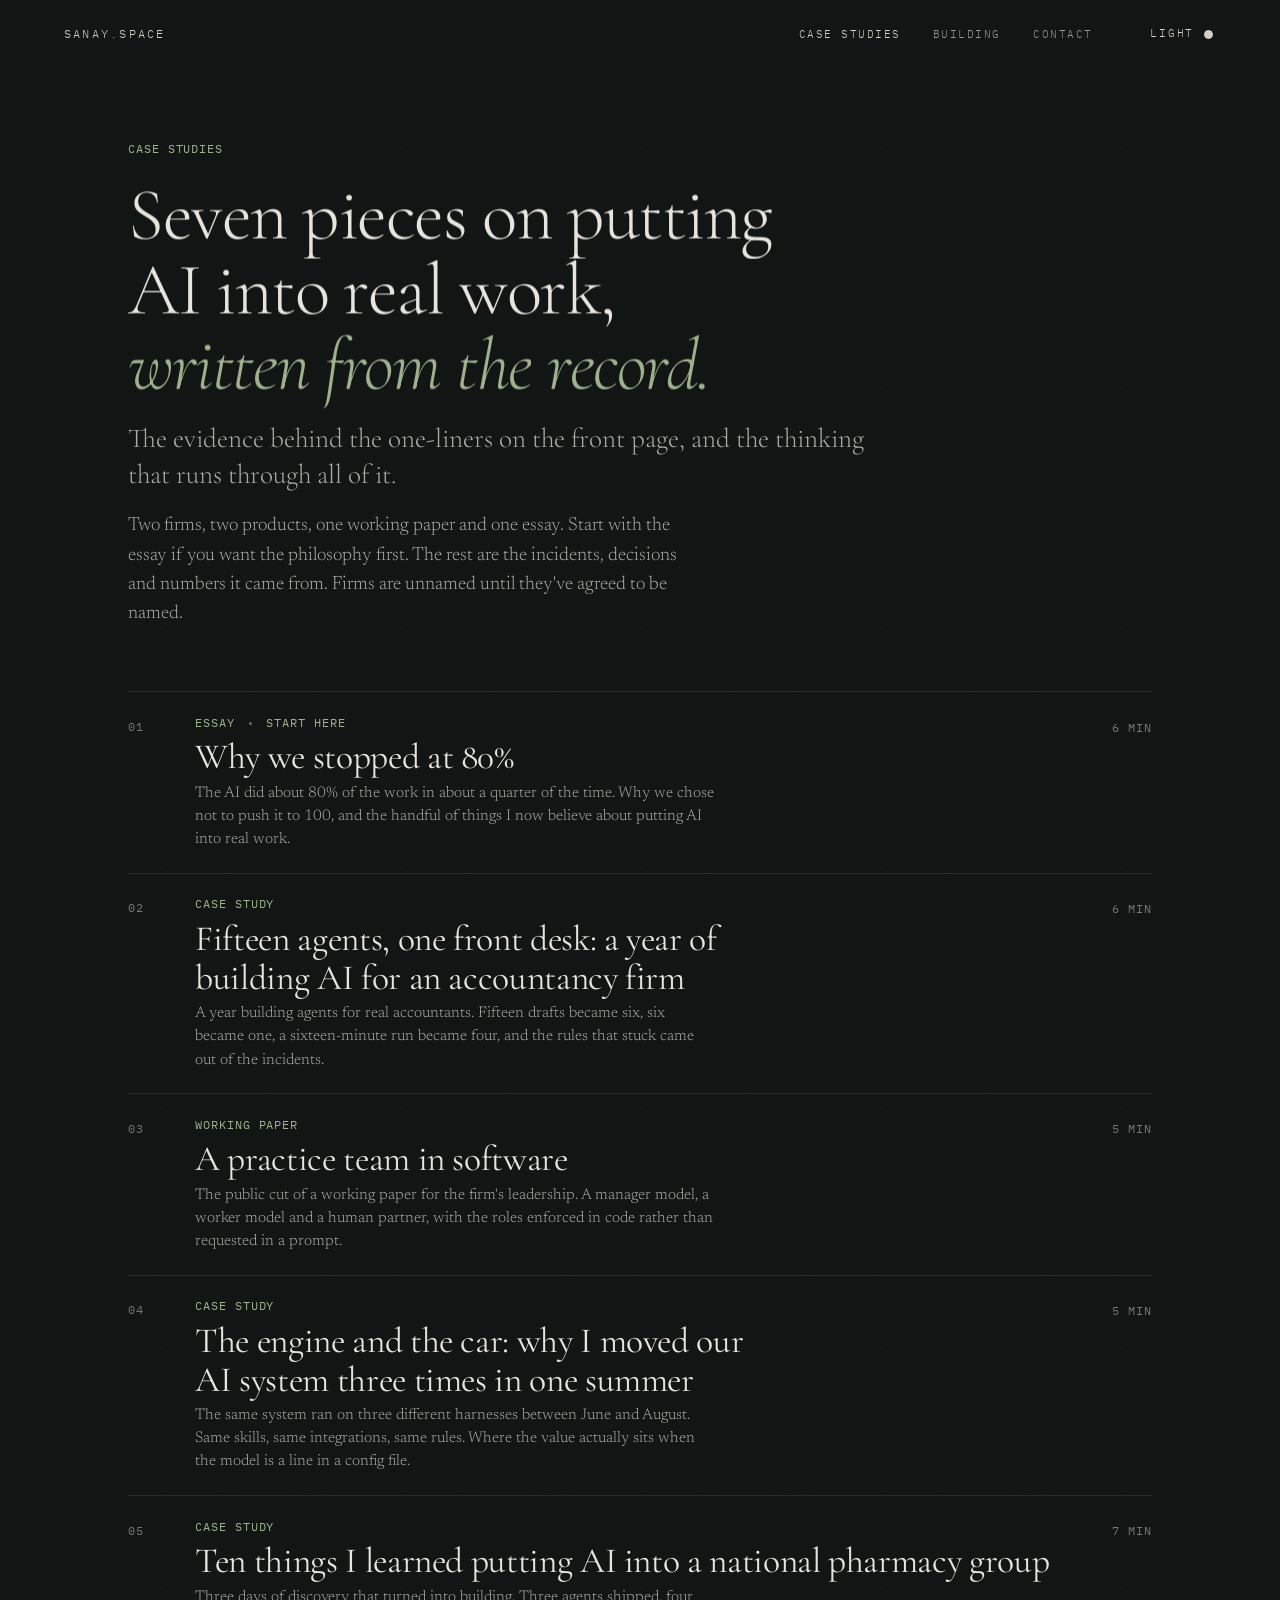
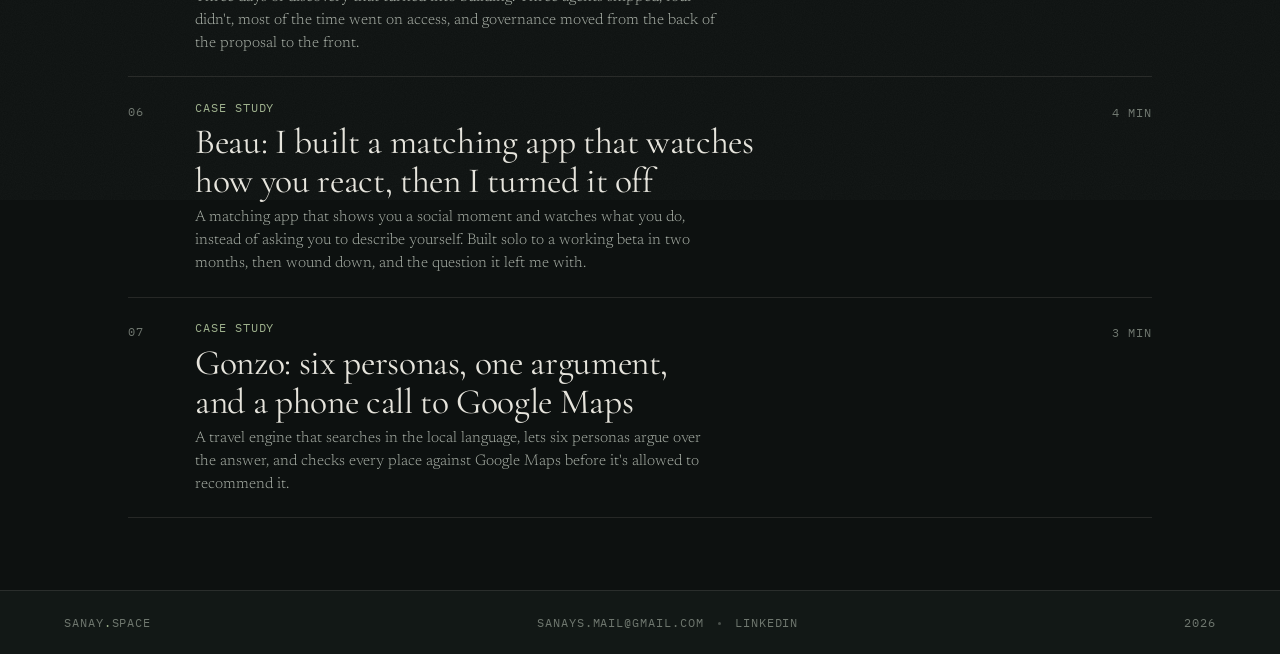
==== case-studies/index.html @ 3fa3b83b "Rebuild the site: night-edition design, shader hero, light mode, case studies in the new layout Co-A" ====
<!DOCTYPE html>
<html lang="en" class="no-js">
<head>
  <script>document.documentElement.classList.replace('no-js','js');</script>
  <meta charset="UTF-8" />
  <meta name="viewport" content="width=device-width, initial-scale=1, viewport-fit=cover" />
  <title>Case studies | Sanay Shah</title>
  <meta name="description" content="Seven case studies from Sanay Shah on putting AI into real work: an accountancy firm&#x27;s agent system, a pharmacy group, two products built solo, and the philosophy behind the 80% cap." />
  <meta name="theme-color" content="#0d1110" />
  <meta name="color-scheme" content="dark light" />
  <script>try{var t=localStorage.getItem("theme");if(t==="light")document.documentElement.setAttribute("data-theme","light");}catch(e){}</script>
  <link rel="icon" href="data:image/svg+xml,%3Csvg xmlns=%27http://www.w3.org/2000/svg%27 viewBox=%270 0 32 32%27%3E%3Crect width=%2732%27 height=%2732%27 fill=%27%230d1110%27/%3E%3Ccircle cx=%2716%27 cy=%2716%27 r=%275%27 fill=%27%239db08c%27/%3E%3C/svg%3E" />
  <link rel="preconnect" href="https://fonts.googleapis.com" />
  <link rel="preconnect" href="https://fonts.gstatic.com" crossorigin />
  <link href="https://fonts.googleapis.com/css2?family=Cormorant+Garamond:ital,wght@0,300;0,400;0,500;1,300;1,400&family=Newsreader:ital,opsz,wght@0,6..72,300;0,6..72,400;0,6..72,500;1,6..72,300;1,6..72,400&family=IBM+Plex+Mono:wght@400;500&display=swap" rel="stylesheet" />
  <link rel="stylesheet" href="../assets/css/main.css" />
  <link rel="stylesheet" href="../assets/css/case-study.css" />
  <script src="../assets/js/case-study.js" defer></script>
</head>
<body class="cs-page">
  <div class="grain" aria-hidden="true"></div>
  <header class="nav is-in cs-nav" id="nav">
    <a class="nav__mark" href="../index.html">sanay<i>.</i>space</a>
    <nav class="cs-nav__links">
      <a class="cs-nav__link is-active" href="index.html">Case studies</a>
      <a class="cs-nav__link" href="../index.html#building">Building</a>
      <a class="cs-nav__link" href="../index.html#contact">Contact</a>
    </nav>
    <button class="nav__theme" id="theme-btn" type="button" aria-pressed="false"><span class="nav__theme-label" data-dark="Light" data-light="Dark"></span><i class="nav__theme-dot"></i></button>
  </header>


  <main class="hub">
    <header class="hub__head">
      <p class="mono label">Case studies</p>
      <h1 class="hub__title" data-split="words">Seven pieces on putting AI into real work, <em>written from the record.</em></h1>
      <p class="hub__lead reveal-up" style="--d:.5s">The evidence behind the one-liners on the front page, and the thinking that runs through all of it.</p>
      <p class="hub__body reveal-up" style="--d:.6s">Two firms, two products, one working paper and one essay. Start with the essay if you want the philosophy first. The rest are the incidents, decisions and numbers it came from. Firms are unnamed until they've agreed to be named.</p>
    </header>

    <ol class="studies__list hub__list reveal-up" style="--d:.7s">
        <li class="study ">
          <a class="study__link" href="why-we-stopped-at-80.html" data-cursor="link">
            <span class="study__num mono">01</span>
            <span class="study__main">
              <span class="mono study__kind">Essay <span class="dot"></span> start here</span>
              <span class="study__title">Why we stopped at 80%</span>
              <span class="study__sf">The AI did about 80% of the work in about a quarter of the time. Why we chose not to push it to 100, and the handful of things I now believe about putting AI into real work.</span>
            </span>
            <span class="study__time mono">6 min</span>
          </a>
        </li>
        <li class="study ">
          <a class="study__link" href="fifteen-agents-one-front-desk.html" data-cursor="link">
            <span class="study__num mono">02</span>
            <span class="study__main">
              <span class="mono study__kind">Case study</span>
              <span class="study__title">Fifteen agents, one front desk: a year of building AI for an accountancy firm</span>
              <span class="study__sf">A year building agents for real accountants. Fifteen drafts became six, six became one, a sixteen-minute run became four, and the rules that stuck came out of the incidents.</span>
            </span>
            <span class="study__time mono">6 min</span>
          </a>
        </li>
        <li class="study ">
          <a class="study__link" href="a-practice-team-in-software.html" data-cursor="link">
            <span class="study__num mono">03</span>
            <span class="study__main">
              <span class="mono study__kind">Working paper</span>
              <span class="study__title">A practice team in software</span>
              <span class="study__sf">The public cut of a working paper for the firm&#x27;s leadership. A manager model, a worker model and a human partner, with the roles enforced in code rather than requested in a prompt.</span>
            </span>
            <span class="study__time mono">5 min</span>
          </a>
        </li>
        <li class="study ">
          <a class="study__link" href="the-engine-and-the-car.html" data-cursor="link">
            <span class="study__num mono">04</span>
            <span class="study__main">
              <span class="mono study__kind">Case study</span>
              <span class="study__title">The engine and the car: why I moved our AI system three times in one summer</span>
              <span class="study__sf">The same system ran on three different harnesses between June and August. Same skills, same integrations, same rules. Where the value actually sits when the model is a line in a config file.</span>
            </span>
            <span class="study__time mono">5 min</span>
          </a>
        </li>
        <li class="study ">
          <a class="study__link" href="ten-things-pharmacy-group.html" data-cursor="link">
            <span class="study__num mono">05</span>
            <span class="study__main">
              <span class="mono study__kind">Case study</span>
              <span class="study__title">Ten things I learned putting AI into a national pharmacy group</span>
              <span class="study__sf">Three days of discovery that turned into building. Three agents shipped, four didn&#x27;t, most of the time went on access, and governance moved from the back of the proposal to the front.</span>
            </span>
            <span class="study__time mono">7 min</span>
          </a>
        </li>
        <li class="study ">
          <a class="study__link" href="beau.html" data-cursor="link">
            <span class="study__num mono">06</span>
            <span class="study__main">
              <span class="mono study__kind">Case study</span>
              <span class="study__title">Beau: I built a matching app that watches how you react, then I turned it off</span>
              <span class="study__sf">A matching app that shows you a social moment and watches what you do, instead of asking you to describe yourself. Built solo to a working beta in two months, then wound down, and the question it left me with.</span>
            </span>
            <span class="study__time mono">4 min</span>
          </a>
        </li>
        <li class="study ">
          <a class="study__link" href="gonzo.html" data-cursor="link">
            <span class="study__num mono">07</span>
            <span class="study__main">
              <span class="mono study__kind">Case study</span>
              <span class="study__title">Gonzo: six personas, one argument, and a phone call to Google Maps</span>
              <span class="study__sf">A travel engine that searches in the local language, lets six personas argue over the answer, and checks every place against Google Maps before it&#x27;s allowed to recommend it.</span>
            </span>
            <span class="study__time mono">3 min</span>
          </a>
        </li>
    </ol>
  </main>
    <footer class="foot cs-foot-bar">
      <span class="mono">sanay<i>.</i>space</span>
      <span class="mono"><a href="mailto:sanays.mail@gmail.com">sanays.mail@gmail.com</a> <span class="dot"></span> <a href="https://www.linkedin.com/in/sanay-shah/" target="_blank" rel="noopener">LinkedIn</a></span>
      <span class="mono">2026</span>
    </footer>

</body>
</html>
---- assets/css/main.css ----
/* ------------------------------------------------------------------
   sanay.space, night edition
   Japandi palette: deep cool charcoal-green, off-white, sage, silver.
   ------------------------------------------------------------------ */

:root {
  --bg: #0d1110;
  --bg-2: #121816;
  --bg-3: #182019;
  --ink: #e6e4dc;
  --ink-2: #a6ada4;
  --ink-3: #6f776f;
  --sage: #9db08c;
  --sage-2: #6f8266;
  --silver: #c7cbc6;
  --line: rgba(230, 228, 220, 0.11);
  --line-2: rgba(230, 228, 220, 0.2);
  --bg-rgb: 13, 17, 16;
  --sage-rgb: 157, 176, 140;
  --nav-ink: #e6e4dc;
  --grain-blend: screen;
  --grain-op: 0.055;
  --img-sat: 0.85;
  --video-filter: saturate(0.6) brightness(0.55);

  --serif: "Cormorant Garamond", "Newsreader", Georgia, serif;
  --body: "Newsreader", Georgia, "Times New Roman", serif;
  --mono: "IBM Plex Mono", ui-monospace, SFMono-Regular, Menlo, monospace;
  --jp: "Noto Serif JP", "Hiragino Mincho ProN", "Yu Mincho", serif;

  --gutter: clamp(1.25rem, 5vw, 5rem);
  --ease: cubic-bezier(0.22, 1, 0.36, 1);
  --ease-2: cubic-bezier(0.65, 0, 0.35, 1);
  --nav-h: 4.25rem;

  color-scheme: dark;
}
:root[data-theme="light"] {
  --bg: #e9ebe6;
  --bg-2: #e1e4de;
  --bg-3: #d6dad3;
  --ink: #1b201d;
  --ink-2: #4f5752;
  --ink-3: #868d87;
  --sage: #5c7052;
  --sage-2: #7e9272;
  --silver: #6f776f;
  --line: rgba(27, 32, 29, 0.12);
  --line-2: rgba(27, 32, 29, 0.24);
  --bg-rgb: 233, 235, 230;
  --sage-rgb: 92, 112, 82;
  --grain-blend: multiply;
  --grain-op: 0.09;
  --img-sat: 0.9;
  --video-filter: saturate(0.45) brightness(1.08) contrast(0.92);
  color-scheme: light;
}

*, *::before, *::after { box-sizing: border-box; margin: 0; padding: 0; }

html {
  background: var(--bg);
  color: var(--ink);
  -webkit-font-smoothing: antialiased;
  -moz-osx-font-smoothing: grayscale;
  text-rendering: optimizeLegibility;
  scroll-behavior: auto;
}
html.lenis, html.lenis body { height: auto; }
.lenis.lenis-smooth { scroll-behavior: auto !important; }
.lenis.lenis-stopped { overflow: hidden; }

body {
  font-family: var(--body);
  font-weight: 300;
  font-size: clamp(1.02rem, 0.95rem + 0.3vw, 1.18rem);
  line-height: 1.55;
  background: var(--bg);
  overflow-x: clip;
  min-height: 100svh;
}

img, video { display: block; max-width: 100%; }
a { color: inherit; text-decoration: none; }
a:hover { color: var(--sage); }
button { font: inherit; color: inherit; background: none; border: 0; cursor: pointer; }
ul, ol { list-style: none; }
::selection { background: var(--sage); color: var(--bg); }

.mono {
  font-family: var(--mono);
  font-weight: 400;
  font-size: 0.72rem;
  letter-spacing: 0.08em;
  text-transform: uppercase;
  color: var(--ink-2);
}
.label { color: var(--sage); }
.dot {
  display: inline-block; width: 3px; height: 3px; border-radius: 50%;
  background: currentColor; opacity: 0.6; vertical-align: middle; margin: 0 0.55em;
}
.h2 {
  font-family: var(--serif);
  font-weight: 300;
  font-size: clamp(2.1rem, 1.4rem + 3.4vw, 4.4rem);
  line-height: 1.04;
  letter-spacing: -0.015em;
  text-wrap: balance;
  max-width: 20ch;
}

/* ---------- atmosphere ---------- */
.grain {
  position: fixed; inset: -100%; z-index: 60; pointer-events: none;
  width: 300%; height: 300%;
  background-image: url("data:image/svg+xml,%3Csvg xmlns='http://www.w3.org/2000/svg' width='240' height='240'%3E%3Cfilter id='n'%3E%3CfeTurbulence type='fractalNoise' baseFrequency='0.9' numOctaves='2' stitchTiles='stitch'/%3E%3CfeColorMatrix values='0 0 0 0 1 0 0 0 0 1 0 0 0 0 1 0 0 0 0.55 0'/%3E%3C/filter%3E%3Crect width='100%25' height='100%25' filter='url(%23n)'/%3E%3C/svg%3E");
  opacity: var(--grain-op);
  mix-blend-mode: var(--grain-blend);
  animation: grain 0.6s steps(6) infinite;
}
@keyframes grain {
  0% { transform: translate(0, 0); }
  20% { transform: translate(-6%, 4%); }
  40% { transform: translate(4%, -7%); }
  60% { transform: translate(-3%, 8%); }
  80% { transform: translate(7%, -2%); }
  100% { transform: translate(-5%, -5%); }
}

.terrain {
  position: fixed; inset: 0; z-index: 0; width: 100%; height: 100%;
  pointer-events: none; opacity: 0;
  transition: opacity 1.6s var(--ease);
}
.terrain.is-ready { opacity: 1; }

/* custom cursor, pointer devices only */
.cursor { display: none; }
@media (hover: hover) and (pointer: fine) {
  .cursor {
    display: block; position: fixed; top: 0; left: 0; z-index: 90; pointer-events: none;
    transform: translate(-100px, -100px);
  }
  .cursor__dot {
    position: absolute; left: -3px; top: -3px; width: 6px; height: 6px; border-radius: 50%;
    background: var(--sage);
    transition: transform 0.25s var(--ease), opacity 0.25s;
  }
  .cursor__ring {
    position: absolute; left: -18px; top: -18px; width: 36px; height: 36px; border-radius: 50%;
    border: 1px solid rgba(var(--sage-rgb), 0.55);
    transition: transform 0.35s var(--ease), border-color 0.35s, background 0.35s;
  }
  .cursor.is-link .cursor__ring { transform: scale(1.6); border-color: rgba(var(--sage-rgb), 0.25); background: rgba(var(--sage-rgb), 0.06); }
  .cursor.is-link .cursor__dot { transform: scale(0.5); }
  .cursor.is-drag .cursor__ring { transform: scale(2.2); border-color: transparent; background: rgba(var(--sage-rgb), 0.12); }
  .cursor.is-drag .cursor__dot { transform: scale(0); }
  .cursor.is-drag::after {
    content: "drag"; position: absolute; left: 0; top: 0; transform: translate(-50%, -50%);
    font-family: var(--mono); font-size: 0.58rem; letter-spacing: 0.14em; text-transform: uppercase; color: var(--ink);
  }
  .cursor.is-hidden { opacity: 0; }
}

/* ---------- loader ---------- */
.loader {
  position: fixed; inset: 0; z-index: 100; background: var(--bg);
  display: grid; place-items: center;
  transition: clip-path 1.1s var(--ease-2);
  clip-path: inset(0 0 0 0);
}
.loader.is-done { clip-path: inset(0 0 100% 0); pointer-events: none; }
.loader__inner { display: grid; gap: 0.6rem; justify-items: center; text-align: center; }
.loader__mark { font-family: var(--mono); font-size: 0.8rem; letter-spacing: 0.2em; text-transform: uppercase; color: var(--ink-2); }
.loader__mark i, .nav__mark i, .foot i { font-style: normal; color: var(--sage); }
.loader__count {
  font-family: var(--serif); font-weight: 300; font-size: clamp(5rem, 18vw, 11rem); line-height: 0.9;
  font-variant-numeric: tabular-nums; color: var(--ink); letter-spacing: -0.04em;
}
.loader__line { font-family: var(--mono); font-size: 0.66rem; letter-spacing: 0.18em; text-transform: uppercase; color: var(--ink-3); }

/* ---------- nav ---------- */
.nav {
  position: fixed; top: 0; left: 0; right: 0; z-index: 80;
  height: var(--nav-h);
  padding: 0 var(--gutter);
  padding-top: env(safe-area-inset-top);
  display: flex; align-items: center; justify-content: space-between; gap: 1rem;
  mix-blend-mode: difference;
  transform: translateY(-110%);
  transition: transform 0.9s var(--ease);
}
.nav.is-in { transform: none; }
.nav__mark { font-family: var(--mono); font-size: 0.78rem; letter-spacing: 0.18em; text-transform: uppercase; color: var(--nav-ink); }
.nav__mid { display: flex; align-items: center; gap: 1rem; }
.nav__clock { font-family: var(--mono); font-size: 0.68rem; letter-spacing: 0.14em; text-transform: uppercase; color: var(--nav-ink); opacity: 0.7; font-variant-numeric: tabular-nums; }
.nav__menu {
  display: inline-flex; align-items: center; gap: 0.7rem; min-height: 44px; padding: 0 0.2rem;
  font-family: var(--mono); font-size: 0.7rem; letter-spacing: 0.16em; text-transform: uppercase; color: var(--nav-ink);
}
.nav__theme {
  display: inline-flex; align-items: center; gap: 0.6rem; min-height: 44px; padding: 0 0.2rem; margin-left: auto; margin-right: clamp(0.6rem, 2vw, 1.6rem);
  font-family: var(--mono); font-size: 0.7rem; letter-spacing: 0.16em; text-transform: uppercase; color: var(--nav-ink);
}
.nav__theme-label::after { content: attr(data-dark); }
:root[data-theme="light"] .nav__theme-label::after { content: attr(data-light); }
.nav__theme-dot { width: 9px; height: 9px; border-radius: 50%; border: 1px solid var(--nav-ink); background: var(--nav-ink); transition: background 0.4s; }
:root[data-theme="light"] .nav__theme-dot { background: transparent; }
.menu__theme { display: inline-flex; align-items: center; min-height: 44px; font-family: var(--mono); font-size: 0.72rem; letter-spacing: 0.1em; text-transform: uppercase; color: var(--sage); }
.menu__theme span::after { content: attr(data-dark); }
:root[data-theme="light"] .menu__theme span::after { content: attr(data-light); }
.nav__menu-label::after { content: attr(data-open); }
.nav__menu[aria-expanded="true"] .nav__menu-label::after { content: attr(data-close); }
.nav__menu-lines { display: grid; gap: 5px; width: 22px; }
.nav__menu-lines i { display: block; height: 1px; background: var(--nav-ink); transition: transform 0.4s var(--ease), width 0.4s var(--ease); transform-origin: center; }
.nav__menu[aria-expanded="true"] .nav__menu-lines i:first-child { transform: translateY(3px) rotate(45deg); }
.nav__menu[aria-expanded="true"] .nav__menu-lines i:last-child { transform: translateY(-3px) rotate(-45deg); }

/* ---------- menu overlay ---------- */
.menu {
  position: fixed; inset: 0; z-index: 70; pointer-events: none; visibility: hidden;
}
.menu.is-open { pointer-events: auto; visibility: visible; }
.menu__bg {
  position: absolute; inset: 0; background: var(--bg-2);
  clip-path: circle(0% at calc(100% - var(--gutter)) 2rem);
  transition: clip-path 0.9s var(--ease-2);
}
.menu.is-open .menu__bg { clip-path: circle(150% at calc(100% - var(--gutter)) 2rem); }
.menu__inner {
  position: relative; height: 100%; padding: calc(var(--nav-h) + 2rem) var(--gutter) calc(2rem + env(safe-area-inset-bottom));
  display: flex; flex-direction: column; justify-content: space-between; gap: 2rem;
  overflow-y: auto;
}
.menu__list { display: grid; gap: 0.15em; }
.menu__list a {
  display: flex; align-items: baseline; gap: 1.2rem; min-height: 44px;
  font-family: var(--serif); font-weight: 300; font-size: clamp(2.6rem, 8vw, 6.5rem); line-height: 1.05; letter-spacing: -0.02em;
  opacity: 0; transform: translateY(24px);
  transition: opacity 0.7s var(--ease), transform 0.7s var(--ease), color 0.3s;
}
.menu__list a:hover .menu__word { font-style: italic; }
.menu.is-open .menu__list a { opacity: 1; transform: none; }
.menu.is-open .menu__list li:nth-child(1) a { transition-delay: 0.25s; }
.menu.is-open .menu__list li:nth-child(2) a { transition-delay: 0.32s; }
.menu.is-open .menu__list li:nth-child(3) a { transition-delay: 0.39s; }
.menu.is-open .menu__list li:nth-child(4) a { transition-delay: 0.46s; }
.menu.is-open .menu__list li:nth-child(5) a { transition-delay: 0.53s; }
.menu__num { font-family: var(--mono); font-size: 0.7rem; letter-spacing: 0.14em; color: var(--sage); }
.menu__foot { display: flex; flex-wrap: wrap; gap: 0.5rem 2rem; font-family: var(--mono); font-size: 0.72rem; letter-spacing: 0.1em; text-transform: uppercase; color: var(--ink-2); }
.menu__foot a { min-height: 44px; display: inline-flex; align-items: center; }

/* ---------- reveal primitives ---------- */
.js .reveal-up { opacity: 0; transform: translateY(22px); transition: opacity 1.1s var(--ease), transform 1.1s var(--ease); transition-delay: var(--d, 0s); }
.js .reveal-up.is-in { opacity: 1; transform: none; }
.js [data-split] .w { display: inline-block; overflow: hidden; vertical-align: top; padding-bottom: 0.12em; margin-bottom: -0.12em; }
.js [data-split] .w > span { display: inline-block; transform: translateY(110%); transition: transform 1.1s var(--ease); transition-delay: var(--wd, 0s); will-change: transform; }
.js [data-split].is-in .w > span { transform: none; }

/* ---------- hero ---------- */
main { position: relative; z-index: 1; }

.hero {
  position: relative; min-height: 100svh;
  padding: calc(var(--nav-h) + env(safe-area-inset-top) + 3rem) var(--gutter) 2.5rem;
  display: flex; flex-direction: column; justify-content: flex-end;
}
.hero__inner { position: relative; max-width: 78rem; }
.hero::before { content: ""; position: absolute; inset: 0; z-index: 0; pointer-events: none; background: radial-gradient(70% 60% at 22% 70%, rgba(var(--bg-rgb), 0.78), transparent 70%), linear-gradient(to top, var(--bg) 0%, rgba(var(--bg-rgb), 0.5) 22%, transparent 55%); }
.hero__inner, .hero__foot, .hero__jp { z-index: 1; }
.hero__eyebrow { display: flex; align-items: center; gap: 0.6rem; color: var(--ink-2); margin-bottom: clamp(1.4rem, 3vh, 2.4rem); }
.hero__avatar { width: 36px; height: 36px; border-radius: 50%; object-fit: cover; border: 1px solid var(--line-2); margin-right: 0.3rem; }
.hero__title {
  font-family: var(--serif); font-weight: 300;
  font-size: clamp(2.5rem, 1.2rem + 5.6vw, 6.6rem);
  line-height: 0.96; letter-spacing: -0.025em;
  max-width: 14.5ch; text-wrap: balance;
}
.hero__title em { font-style: italic; color: var(--sage); }
.hero__row {
  display: grid; grid-template-columns: minmax(0, 36rem) minmax(0, 1fr);
  gap: 2rem 4rem; align-items: end;
  margin-top: clamp(1.8rem, 4vh, 3rem);
  padding-top: 1.6rem; border-top: 1px solid var(--line);
}
.hero__lead { color: var(--ink-2); font-size: clamp(1rem, 0.95rem + 0.25vw, 1.15rem); line-height: 1.55; text-wrap: pretty; }
.hero__now { display: grid; gap: 0.45rem; font-family: var(--mono); font-size: 0.82rem; letter-spacing: 0.02em; color: var(--ink); }
.hero__now-label { color: var(--sage); font-size: 0.66rem; letter-spacing: 0.18em; }
.hero__now-text { text-transform: none; letter-spacing: 0; }
.hero__latest { display: block; margin-top: 0.5rem; line-height: 1.5; min-height: 44px; font-family: var(--body); font-size: 0.98rem; letter-spacing: 0; text-transform: none; color: var(--ink-2); transition: color 0.3s; }
.hero__latest .hero__now-label { margin-right: 0.5em; }
.hero__latest i { display: inline-block; font-style: normal; color: var(--sage); transition: transform 0.4s var(--ease); }
.hero__latest:hover { color: var(--ink); }
.hero__latest:hover i { transform: translateX(3px); }
.caret { display: inline-block; width: 1px; height: 1em; background: var(--sage); margin-left: 3px; vertical-align: -0.15em; animation: caret 1.1s steps(1) infinite; }
@keyframes caret { 50% { opacity: 0; } }
.hero__foot { position: relative; display: flex; justify-content: space-between; align-items: flex-end; gap: 2rem; margin-top: clamp(2rem, 5vh, 3.5rem); }
.hero__scroll { display: inline-flex; align-items: center; gap: 0.8rem; min-height: 44px; color: var(--ink-2); }
.hero__scroll i { display: block; width: 3.5rem; height: 1px; background: var(--line-2); position: relative; overflow: hidden; }
.hero__scroll i::after { content: ""; position: absolute; inset: 0; background: var(--sage); transform: translateX(-100%); animation: scrollline 2.4s var(--ease-2) infinite; }
@keyframes scrollline { 0% { transform: translateX(-100%); } 60% { transform: translateX(0); } 100% { transform: translateX(100%); } }
.hero__note { max-width: 24ch; text-align: right; color: var(--ink-3); text-transform: none; letter-spacing: 0.02em; font-size: 0.68rem; line-height: 1.5; }
.hero__jp {
  position: absolute; right: var(--gutter); top: calc(var(--nav-h) + env(safe-area-inset-top) + 2rem);
  display: flex; gap: 0.9rem; align-items: flex-start;
  writing-mode: vertical-rl; color: var(--ink-3);
}
.hero__jp span { font-family: var(--jp); font-weight: 300; font-size: 1.05rem; letter-spacing: 0.35em; color: var(--ink-2); }
.hero__jp small { font-family: var(--mono); font-size: 0.6rem; letter-spacing: 0.2em; text-transform: uppercase; }

/* ---------- ticker ---------- */
.ticker { position: relative; overflow: hidden; border-top: 1px solid var(--line); border-bottom: 1px solid var(--line); padding: 0.9rem 0; background: var(--bg); }
.ticker__track { display: flex; align-items: center; gap: 2.4rem; width: max-content; will-change: transform; }
.ticker__track span { font-family: var(--serif); font-size: clamp(1.15rem, 1rem + 0.8vw, 1.6rem); font-weight: 300; font-style: italic; color: var(--ink-2); white-space: nowrap; }
.ticker__track i { display: block; width: 4px; height: 4px; border-radius: 50%; background: var(--sage); flex: none; }

/* ---------- manifesto ---------- */
.manifesto {
  padding: clamp(6rem, 16vh, 12rem) var(--gutter);
  max-width: 72rem; background: var(--bg);
}
.manifesto__text {
  margin-top: 1.6rem;
  font-family: var(--serif); font-weight: 300;
  font-size: clamp(1.55rem, 1.05rem + 2.3vw, 3.1rem);
  line-height: 1.22; letter-spacing: -0.01em; text-wrap: pretty;
}
.manifesto__text .w > span { color: var(--ink-3); transition: color 0.6s ease, transform 1.1s var(--ease); }
.manifesto__text .w.is-lit > span { color: var(--ink); }
.arrow-link { display: inline-flex; align-items: center; gap: 0.6em; min-height: 44px; margin-top: 2rem; font-family: var(--mono); font-size: 0.74rem; letter-spacing: 0.1em; text-transform: uppercase; color: var(--ink); border-bottom: 1px solid var(--line-2); padding-bottom: 0.1rem; transition: border-color 0.3s, gap 0.4s var(--ease); }
.arrow-link i { font-style: normal; color: var(--sage); transition: transform 0.4s var(--ease); }
.arrow-link:hover { border-color: var(--sage); gap: 1em; }
.arrow-link:hover i { transform: translateX(3px); }

/* ---------- section heads ---------- */
.section-head { padding: 0 var(--gutter); margin-bottom: clamp(2.5rem, 6vh, 4.5rem); display: grid; gap: 1rem; }
.section-head--split { grid-template-columns: 1fr; align-items: end; }
.section-head__aside { color: var(--ink-2); max-width: 40ch; }
@media (min-width: 900px) { .section-head--split { grid-template-columns: 1fr minmax(0, 24rem); gap: 3rem; } }

/* ---------- building rail ---------- */
.building { position: relative; padding-top: clamp(3rem, 8vh, 6rem); background: var(--bg); }
.rail { position: relative; }
.rail__track {
  display: flex; gap: clamp(1rem, 2vw, 1.6rem);
  padding: 0 var(--gutter) 2.5rem;
  overflow-x: auto; scroll-snap-type: x mandatory; scrollbar-width: none;
  -webkit-overflow-scrolling: touch;
}
.rail__track::-webkit-scrollbar { display: none; }
.rail__track.is-dragging { scroll-snap-type: none; cursor: grabbing; user-select: none; }
.rail__track.is-dragging a, .rail__track.is-dragging img { pointer-events: none; }
.card {
  flex: 0 0 min(86vw, 30rem); scroll-snap-align: start;
  display: flex; flex-direction: column;
  border: 1px solid var(--line); background: var(--bg-2);
  overflow: hidden;
}
.card--wide { flex-basis: min(86vw, 40rem); }
.card__media { position: relative; aspect-ratio: 16 / 10; overflow: hidden; background: var(--bg-3); }
.card__media img { width: 100%; height: 100%; object-fit: cover; object-position: var(--pos, 50% 50%); filter: saturate(0.8) contrast(1.02); transform: scale(1.04); transition: transform 1.4s var(--ease), filter 0.8s; }
.card:hover .card__media img { transform: scale(1); filter: saturate(0.95); }
.card__media::after { content: ""; position: absolute; inset: 0; background: linear-gradient(to top, rgba(var(--bg-rgb), 0.55), transparent 55%); }
.card__media--type { display: grid; place-content: center; gap: 0.8rem; text-align: center; background: radial-gradient(60% 80% at 50% 60%, rgba(var(--sage-rgb), 0.14), transparent 70%), var(--bg-3); }
.card__media--type::after { display: none; }
.card__glyph { font-family: var(--serif); font-style: italic; font-weight: 300; font-size: clamp(4rem, 12vw, 6.5rem); line-height: 1; letter-spacing: -0.03em; color: var(--ink); }
.card__spec { color: var(--ink-3); }
.card__body { padding: clamp(1.3rem, 2.6vw, 2rem); display: grid; gap: 0.9rem; align-content: start; flex: 1; }
.card__meta { color: var(--sage); }
.card__title { font-family: var(--serif); font-weight: 400; font-size: clamp(1.5rem, 1.2rem + 1.2vw, 2.2rem); line-height: 1.1; letter-spacing: -0.01em; text-wrap: balance; }
.card__text { color: var(--ink-2); font-size: 0.98rem; line-height: 1.55; }
.card__links { display: grid; gap: 0.2rem; margin-top: auto; padding-top: 0.6rem; }
.card__links a { display: inline-flex; align-items: center; gap: 0.5em; min-height: 40px; font-family: var(--mono); font-size: 0.7rem; letter-spacing: 0.1em; text-transform: uppercase; color: var(--ink); }
.card__links i { font-style: normal; color: var(--sage); transition: transform 0.4s var(--ease); }
.card__links a:hover i { transform: translateX(3px); }
.rail__end { flex: 0 0 auto; display: grid; place-items: center; padding: 0 2rem; color: var(--ink-3); }
.rail__end span { writing-mode: vertical-rl; letter-spacing: 0.2em; }

@media (min-width: 1000px) {
  .rail { height: 100vh; height: 100svh; }
  .rail__track { position: relative; height: 100%; align-items: center; overflow: visible; scroll-snap-type: none; padding-bottom: 0; will-change: transform; }
  .card { flex-basis: 34rem; height: min(78svh, 46rem); }
  .card--wide { flex-basis: 48rem; }
  .card--wide .card__media { aspect-ratio: auto; height: 46%; }
  .card__media { flex: none; }
  .card__body { overflow-y: auto; scrollbar-width: thin; scrollbar-color: var(--line-2) transparent; }
}

/* ---------- case studies ---------- */
.studies { padding: clamp(5rem, 14vh, 10rem) 0 clamp(4rem, 10vh, 7rem); background: var(--bg); }
.studies__list { border-top: 1px solid var(--line); margin: 0 var(--gutter); }
.study { border-bottom: 1px solid var(--line); }
.study__link {
  display: grid; grid-template-columns: 3rem 1fr auto; gap: 0.5rem 1.2rem; align-items: start;
  padding: clamp(1.2rem, 2.4vh, 1.8rem) 0; position: relative;
  transition: padding 0.5s var(--ease);
}
.study__link::before { content: ""; position: absolute; left: calc(-1 * var(--gutter)); right: calc(-1 * var(--gutter)); top: 0; bottom: 0; background: rgba(var(--sage-rgb), 0.05); opacity: 0; transition: opacity 0.4s; }
.study__link:hover::before { opacity: 1; }
.study__link:hover { padding-left: 0.6rem; color: var(--ink); }
.study__num { color: var(--ink-3); padding-top: 0.35em; }
.study__main { display: grid; gap: 0.35rem; min-width: 0; }
.study__kind { color: var(--sage); }
.study__title { font-family: var(--serif); font-weight: 400; font-size: clamp(1.4rem, 1.1rem + 1.4vw, 2.4rem); line-height: 1.1; letter-spacing: -0.01em; text-wrap: balance; transition: color 0.3s; }
.study__link:hover .study__title { color: var(--sage); }
.study__sf { color: var(--ink-2); font-size: 0.96rem; max-width: 58ch; line-height: 1.5; }
.study__time { padding-top: 0.4em; color: var(--ink-3); white-space: nowrap; }

/* ---------- experience ---------- */
.xp { padding: clamp(4rem, 12vh, 9rem) 0; background: var(--bg-2); border-top: 1px solid var(--line); }
.xp__grid { display: grid; grid-template-columns: 1fr; gap: 3rem; padding: 0 var(--gutter); }
.xp__list { border-top: 1px solid var(--line); }
.xp__row { display: grid; grid-template-columns: 6.5rem 1fr; gap: 0.6rem 1.4rem; padding: clamp(1.3rem, 2.6vh, 2rem) 0; border-bottom: 1px solid var(--line); }
.xp__date { color: var(--ink-3); padding-top: 0.45em; line-height: 1.6; }
.xp__body { display: grid; gap: 0.45rem; }
.xp__title { font-family: var(--serif); font-weight: 400; font-size: clamp(1.35rem, 1.1rem + 1vw, 2rem); line-height: 1.1; }
.xp__org { color: var(--sage); }
.xp__text { color: var(--ink-2); font-size: 0.98rem; line-height: 1.55; max-width: 60ch; }
.xp__aside { display: none; }
@media (min-width: 1000px) {
  .xp__grid { grid-template-columns: minmax(0, 1fr) 22rem; gap: 5rem; align-items: start; }
  .xp__aside { display: block; }
  .xp__sticky { position: sticky; top: calc(var(--nav-h) + 1.5rem); display: grid; gap: 2rem; }
}
.xp__fig { overflow: hidden; border: 1px solid var(--line); }
.xp__fig img { width: 100%; aspect-ratio: 4 / 5; object-fit: cover; object-position: 50% 30%; filter: saturate(0.7); }
.xp__fig figcaption { padding: 0.8rem 1rem; color: var(--ink-3); border-top: 1px solid var(--line); }
.xp__edu { display: grid; gap: 1rem; }
.xp__edu-row { display: grid; gap: 0.2rem; font-size: 0.92rem; color: var(--ink-2); line-height: 1.45; }
.xp__edu-row b { font-family: var(--serif); font-weight: 400; font-size: 1.2rem; color: var(--ink); }
.xp__edu--mobile { display: grid; gap: 1rem; padding: 2rem var(--gutter) 0; }
@media (min-width: 1000px) { .xp__edu--mobile { display: none; } }

/* ---------- hackathons ---------- */
.hacks { padding: clamp(4rem, 12vh, 9rem) 0; background: var(--bg); }
.hacks__grid { display: grid; grid-template-columns: repeat(2, minmax(0, 1fr)); gap: 0.75rem; padding: 0 var(--gutter); }
.hack { position: relative; border: 1px solid var(--line); background: var(--bg-2); overflow: hidden; display: flex; flex-direction: column; }
.hack__img { aspect-ratio: 4 / 3; overflow: hidden; background: var(--bg-3); }
.hack__img img { width: 100%; height: 100%; object-fit: cover; filter: saturate(0.75); transform: scale(1.03); transition: transform 1.2s var(--ease), filter 0.6s; }
.hack:hover .hack__img img { transform: scale(1); filter: saturate(0.9); }
.hack figcaption { display: grid; gap: 0.4rem; padding: 1rem; }
.hack__badge { color: var(--sage); }
.hack__title { font-family: var(--serif); font-weight: 400; font-size: clamp(1.1rem, 1rem + 0.8vw, 1.6rem); line-height: 1.12; }
.hack__text { color: var(--ink-2); font-size: 0.9rem; line-height: 1.5; }
.hack--type { justify-content: flex-end; background: radial-gradient(70% 60% at 30% 20%, rgba(var(--sage-rgb), 0.12), transparent 70%), var(--bg-2); min-height: 14rem; }
.hack--tall { grid-column: span 2; }
.hack--tall .hack__img { aspect-ratio: 16 / 9; }
@media (min-width: 900px) {
  .hacks__grid { grid-template-columns: repeat(4, minmax(0, 1fr)); gap: 1rem; }
  .hack--tall { grid-column: span 2; grid-row: span 2; }
  .hack--tall .hack__img { aspect-ratio: auto; flex: 1; }
  .hack figcaption { padding: 1.2rem; }
}
@media (max-width: 560px) {
  .hacks__grid { grid-template-columns: 1fr; }
  .hack--tall { grid-column: span 1; }
}

/* ---------- off the clock ---------- */
.off { position: relative; padding: clamp(5rem, 14vh, 10rem) 0 clamp(4rem, 10vh, 7rem); overflow: clip; background: var(--bg); }
.off__video { position: absolute; inset: 0; z-index: 0; }
.off__video video { width: 100%; height: 100%; object-fit: cover; opacity: 0; filter: var(--video-filter); transition: opacity 2s ease; }
.off__video video.is-playing { opacity: 1; }
.off__veil { position: absolute; inset: 0; background: linear-gradient(to bottom, var(--bg) 0%, rgba(var(--bg-rgb), 0.72) 30%, rgba(var(--bg-rgb), 0.86) 70%, var(--bg) 100%); }
.off__head, .lore, .off__grid { position: relative; z-index: 1; }
.off__head { padding: 0 var(--gutter); margin-bottom: clamp(2.5rem, 7vh, 5rem); }
.off__title { margin-top: 1rem; font-family: var(--serif); font-weight: 300; font-size: clamp(2.2rem, 1.3rem + 4vw, 5.2rem); line-height: 1.02; letter-spacing: -0.02em; max-width: 18ch; text-wrap: balance; }

.lore { padding: 0 var(--gutter); margin-bottom: clamp(3rem, 8vh, 6rem); }
.lore__frame {
  border: 1px solid var(--line-2); padding: clamp(1.4rem, 3vw, 2.4rem);
  background: rgba(var(--bg-rgb), 0.55); backdrop-filter: blur(14px); -webkit-backdrop-filter: blur(14px);
  display: grid; gap: 1.2rem; max-width: 46rem;
}
.lore__label { color: var(--sage); }
.lore__drop { font-family: var(--serif); font-weight: 300; font-size: clamp(1.45rem, 1.1rem + 1.6vw, 2.4rem); line-height: 1.2; min-height: 3.6em; text-wrap: pretty; }
.lore__ctrl { display: flex; align-items: center; justify-content: space-between; gap: 1rem; }
.lore__count { color: var(--ink-3); font-variant-numeric: tabular-nums; }
.btn {
  position: relative; display: inline-flex; align-items: center; justify-content: center;
  min-height: 44px; padding: 0 1.4rem; border: 1px solid var(--line-2); border-radius: 999px;
  font-family: var(--mono); font-size: 0.7rem; letter-spacing: 0.16em; text-transform: uppercase; color: var(--ink);
  overflow: hidden; transition: color 0.35s, border-color 0.35s;
}
.btn::before { content: ""; position: absolute; inset: 0; background: var(--sage); transform: scaleX(0); transform-origin: left; transition: transform 0.5s var(--ease); }
.btn span { position: relative; }
.btn:hover { color: var(--bg); border-color: var(--sage); }
.btn:hover::before { transform: scaleX(1); }

.off__grid { display: grid; grid-template-columns: 1fr; gap: 0.9rem; padding: 0 var(--gutter); }
.off__photo { position: relative; overflow: hidden; border: 1px solid var(--line); background: var(--bg-2); }
.off__photo img { position: absolute; inset: 0; width: 100%; height: 100%; object-fit: cover; filter: saturate(var(--img-sat)); }
.off__photo figcaption { position: absolute; left: 0; right: 0; bottom: 0; padding: 0.9rem 1rem; color: var(--ink-2); background: linear-gradient(to top, rgba(var(--bg-rgb), 0.85), transparent); display: flex; justify-content: space-between; gap: 1rem; }
.off__photo--tall { aspect-ratio: 3 / 4; }
.off__photo:not(.off__photo--tall):not(.off__photo--wide) { aspect-ratio: 4 / 3; }
.off__photo--wide { aspect-ratio: 16 / 10; }
.off__block { border: 1px solid var(--line); padding: clamp(1.3rem, 2.4vw, 2rem); display: grid; gap: 0.9rem; align-content: start; background: rgba(var(--bg-rgb), 0.7); backdrop-filter: blur(10px); -webkit-backdrop-filter: blur(10px); }
.off__text { font-size: clamp(1rem, 0.95rem + 0.3vw, 1.18rem); line-height: 1.5; text-wrap: pretty; }
.off__block .arrow-link { margin-top: 0.4rem; }
.off__text--sm { font-size: 0.95rem; color: var(--ink-2); }
.off__odds { color: var(--ink-3); margin-top: auto; }

/* ---------- details ---------- */
.more { border-top: 1px solid var(--line); margin-top: 0.4rem; }
.more summary { list-style: none; cursor: pointer; min-height: 44px; display: flex; align-items: center; justify-content: space-between; gap: 0.8rem; font-family: var(--mono); font-size: 0.7rem; letter-spacing: 0.12em; text-transform: uppercase; color: var(--sage); }
.more summary::-webkit-details-marker { display: none; }
.more summary i { position: relative; width: 12px; height: 12px; flex: none; }
.more summary i::before, .more summary i::after { content: ""; position: absolute; left: 0; top: 50%; width: 12px; height: 1px; background: currentColor; transition: transform 0.4s var(--ease); }
.more summary i::after { transform: rotate(90deg); }
.more[open] summary i::after { transform: rotate(0); }
.more__body { padding: 0.2rem 0 1.1rem; display: grid; gap: 0.75rem; color: var(--ink-2); font-size: 0.95rem; line-height: 1.55; }
.more__body h4 { font-family: var(--serif); font-weight: 400; font-size: 1.12rem; color: var(--ink); margin-top: 0.5rem; }
.more__body ul { display: grid; gap: 0.5rem; padding-left: 1rem; list-style: disc; }
.more__body li::marker { color: var(--sage); }
.more__body a { color: var(--ink); border-bottom: 1px solid var(--line-2); }
.more__body a:hover { color: var(--sage); border-color: var(--sage); }
.more__links { font-family: var(--mono); font-size: 0.7rem; letter-spacing: 0.08em; text-transform: uppercase; line-height: 2; }
.more__links a { border: 0; }

/* ---------- skills ---------- */
.skills { padding: clamp(4rem, 12vh, 9rem) 0; background: var(--bg-2); border-top: 1px solid var(--line); }
.skills__grid { display: grid; grid-template-columns: 1fr; gap: 0.9rem; padding: 0 var(--gutter); }
.skill { border: 1px solid var(--line); padding: clamp(1.3rem, 2.4vw, 2rem); display: grid; gap: 0.8rem; align-content: start; background: var(--bg); }
.skill__title { font-family: var(--serif); font-weight: 400; font-size: clamp(1.35rem, 1.1rem + 1vw, 1.9rem); line-height: 1.1; }
.skill__teaser { color: var(--ink-3); }
.chips { display: flex; flex-wrap: wrap; gap: 0.4rem; margin-top: 0.4rem; }
.chips li { display: inline-flex; align-items: center; gap: 0.5em; padding: 0.45rem 0.75rem; border: 1px solid var(--line-2); border-radius: 999px; font-size: 0.66rem; color: var(--ink); }
@media (min-width: 900px) { .skills__grid { grid-template-columns: repeat(3, minmax(0, 1fr)); gap: 1rem; } }

@media (min-width: 800px) {
  .off__grid { grid-template-columns: repeat(6, minmax(0, 1fr)); gap: 1rem; grid-auto-rows: minmax(0, auto); }
  .off__photo--tall { grid-column: span 2; grid-row: span 2; aspect-ratio: auto; min-height: 30rem; }
  .off__grid { grid-auto-rows: minmax(16rem, auto); }
  .off__block { grid-column: span 2; }
  .off__photo:not(.off__photo--tall):not(.off__photo--wide) { grid-column: span 2; aspect-ratio: auto; min-height: 16rem; }
  .off__block--shiny { grid-column: span 4; }
}

/* ---------- contact ---------- */
.contact { position: relative; padding: clamp(6rem, 18vh, 14rem) var(--gutter) clamp(4rem, 10vh, 7rem); background: var(--bg-2); border-top: 1px solid var(--line); display: grid; gap: 1.4rem; justify-items: start; }
.contact__title { font-family: var(--serif); font-weight: 300; font-size: clamp(3.2rem, 2rem + 9vw, 11rem); line-height: 0.95; letter-spacing: -0.03em; }
.contact__lead { color: var(--ink-2); max-width: 40ch; }
.contact__mail { display: inline-flex; align-items: center; min-height: 56px; padding: 0 1.6rem; border: 1px solid var(--line-2); border-radius: 999px; font-family: var(--mono); font-size: clamp(0.8rem, 0.7rem + 0.6vw, 1.05rem); letter-spacing: 0.06em; margin-top: 0.6rem; transition: border-color 0.3s, background 0.3s; max-width: 100%; }
.contact__mail span { overflow: hidden; text-overflow: ellipsis; white-space: nowrap; }
.contact__mail:hover { border-color: var(--sage); background: rgba(var(--sage-rgb), 0.08); color: var(--ink); }
.contact__links { display: flex; flex-wrap: wrap; gap: 0.5rem 1.8rem; }
.contact__links a { display: inline-flex; align-items: center; min-height: 44px; font-family: var(--mono); font-size: 0.72rem; letter-spacing: 0.12em; text-transform: uppercase; color: var(--ink-2); border-bottom: 1px solid transparent; transition: color 0.3s, border-color 0.3s; }
.contact__links a:hover { color: var(--sage); border-color: var(--sage); }

.foot { display: flex; justify-content: space-between; gap: 1rem; padding: 1.4rem var(--gutter) calc(1.4rem + env(safe-area-inset-bottom)); border-top: 1px solid var(--line); background: var(--bg-2); color: var(--ink-3); }
.foot .mono { color: var(--ink-3); }

/* ---------- small screens ---------- */
@media (max-width: 720px) {
  .nav__mid { display: none; }
  .nav__theme { margin-right: 0.9rem; }
  .hero { padding-bottom: 1.5rem; }
  .hero__jp { top: calc(var(--nav-h) + env(safe-area-inset-top) + 0.5rem); right: var(--gutter); opacity: 0.9; }
  .hero__row { grid-template-columns: 1fr; gap: 1.4rem; }
  .hero__foot { flex-direction: column; align-items: flex-start; gap: 1rem; }
  .hero__note { text-align: left; max-width: 34ch; }
  .study__link { grid-template-columns: 2.2rem 1fr; }
  .study__time { grid-column: 2; padding-top: 0; }
  .xp__row { grid-template-columns: 1fr; gap: 0.4rem; }
  .xp__date br { display: none; }
  .foot { flex-wrap: wrap; }
}

/* ---------- motion preferences ---------- */
@media (prefers-reduced-motion: reduce) {
  .grain { animation: none; }
  .js .reveal-up, .js [data-split] .w > span { transition: none; opacity: 1; transform: none; }
  .caret, .eq i, .hero__scroll i::after { animation: none; }
  .loader { transition: none; }
  .terrain { display: none; }
}
---- assets/css/case-study.css ----
/* Case study pages. Tokens and primitives come from main.css. */

.cs-page { background: var(--bg); }
.cs-nav { transform: none; }
.cs-nav__links { display: flex; align-items: center; gap: clamp(1rem, 2.5vw, 2rem); margin-left: auto; margin-right: clamp(1rem, 3vw, 2.5rem); }
.cs-nav__link { font-family: var(--mono); font-size: 0.68rem; letter-spacing: 0.14em; text-transform: uppercase; color: var(--nav-ink); opacity: 0.7; min-height: 44px; display: inline-flex; align-items: center; transition: opacity 0.3s; }
.cs-nav__link:hover, .cs-nav__link.is-active { opacity: 1; color: var(--nav-ink); }
.cs-nav .nav__theme { margin-left: 0; margin-right: 0; }
@media (max-width: 720px) {
  .cs-nav__links { gap: 0.9rem; margin-right: 0.9rem; }
  .cs-nav__link:not(.is-active):not(:first-child) { display: none; }
}

.progress { position: fixed; top: 0; left: 0; right: 0; height: 2px; z-index: 81; background: var(--sage); transform-origin: left; transform: scaleX(0); }

.cs { padding: calc(var(--nav-h) + env(safe-area-inset-top) + clamp(2rem, 8vh, 6rem)) var(--gutter) clamp(3rem, 8vh, 6rem); max-width: 48rem; margin: 0 auto; }
.cs-head { display: grid; gap: 1.4rem; margin-bottom: clamp(2rem, 5vh, 3.5rem); }
.cs-head__top { display: flex; justify-content: space-between; align-items: center; gap: 1rem; flex-wrap: wrap; }
.cs-back { color: var(--ink-3); min-height: 44px; display: inline-flex; align-items: center; transition: color 0.3s; }
.cs-back:hover { color: var(--sage); }
.cs-title { font-family: var(--serif); font-weight: 300; font-size: clamp(2.2rem, 1.4rem + 3.8vw, 4.6rem); line-height: 1.02; letter-spacing: -0.02em; text-wrap: balance; }
.cs-standfirst { font-family: var(--serif); font-weight: 300; font-size: clamp(1.25rem, 1.05rem + 0.9vw, 1.7rem); line-height: 1.3; color: var(--ink-2); text-wrap: pretty; }
.cs-meta { display: flex; align-items: center; gap: 0.7rem; padding-top: 1.2rem; border-top: 1px solid var(--line); }
.cs-meta__avatar { width: 32px; height: 32px; border-radius: 50%; object-fit: cover; border: 1px solid var(--line-2); }
.cs-intro { font-style: italic; color: var(--ink-2); padding: 1rem 1.2rem; border-left: 1px solid var(--sage); margin-bottom: 2rem; font-size: 1.02rem; line-height: 1.55; }

.cs-body { font-size: clamp(1.08rem, 1rem + 0.35vw, 1.22rem); line-height: 1.62; }
.cs-body > * + * { margin-top: 1.25em; }
.cs-body p { text-wrap: pretty; }
.cs-body p:first-of-type::first-letter { font-family: var(--serif); font-size: 3.2em; line-height: 0.8; float: left; padding: 0.12em 0.12em 0 0; color: var(--sage); }
.cs-body h2 { font-family: var(--serif); font-weight: 400; font-size: clamp(1.6rem, 1.25rem + 1.4vw, 2.4rem); line-height: 1.1; letter-spacing: -0.01em; margin-top: 2.2em; display: grid; grid-template-columns: auto 1fr; gap: 0.9rem; align-items: baseline; text-wrap: balance; }
.cs-h2__n { font-family: var(--mono); font-size: 0.7rem; letter-spacing: 0.14em; color: var(--sage); }
.cs-body a { color: var(--ink); border-bottom: 1px solid var(--line-2); transition: border-color 0.3s, color 0.3s; }
.cs-body a:hover { color: var(--sage); border-color: var(--sage); }
.cs-body strong { font-weight: 500; color: var(--ink); }
.cs-body em { font-style: italic; }

.cs-foot { margin-top: 3rem; padding-top: 1.6rem; border-top: 1px solid var(--line); display: grid; gap: 1.4rem; justify-items: start; }
.cs-foot__link { text-decoration: none; }
.cs-disclosure { font-size: 0.86rem; line-height: 1.55; color: var(--ink-3); max-width: 60ch; }

.cs-pager { display: grid; grid-template-columns: 1fr 1fr; gap: 0.75rem; margin-top: 3rem; }
.cs-pager__card { display: grid; gap: 0.6rem; align-content: start; padding: 1.2rem 1.3rem; border: 1px solid var(--line); min-height: 7rem; transition: border-color 0.3s, background 0.3s; }
.cs-pager__card.is-next { text-align: right; justify-items: end; }
.cs-pager__card.is-empty { border-style: dashed; opacity: 0.4; }
.cs-pager__card:not(.is-empty):hover { border-color: var(--sage); background: rgba(var(--sage-rgb), 0.06); color: var(--ink); }
.cs-pager__title { font-family: var(--serif); font-weight: 400; font-size: 1.25rem; line-height: 1.15; }
.cs-pager__all { margin-top: 1.5rem; }
@media (max-width: 560px) { .cs-pager { grid-template-columns: 1fr; } .cs-pager__card.is-next { text-align: left; justify-items: start; } }

.cs-foot-bar a:hover { color: var(--sage); }

/* hub */
.hub { padding: calc(var(--nav-h) + env(safe-area-inset-top) + clamp(2rem, 8vh, 6rem)) var(--gutter) clamp(3rem, 8vh, 6rem); max-width: 72rem; margin: 0 auto; }
.hub__head { display: grid; gap: 1.2rem; max-width: 46rem; margin-bottom: clamp(2.5rem, 7vh, 5rem); }
.hub__title { font-family: var(--serif); font-weight: 300; font-size: clamp(2.3rem, 1.4rem + 4vw, 5rem); line-height: 1.02; letter-spacing: -0.02em; text-wrap: balance; }
.hub__title em { font-style: italic; color: var(--sage); }
.hub__lead { font-family: var(--serif); font-weight: 300; font-size: clamp(1.25rem, 1.05rem + 0.9vw, 1.7rem); line-height: 1.3; color: var(--ink-2); }
.hub__body { color: var(--ink-2); max-width: 58ch; }
.hub__list { margin: 0; }
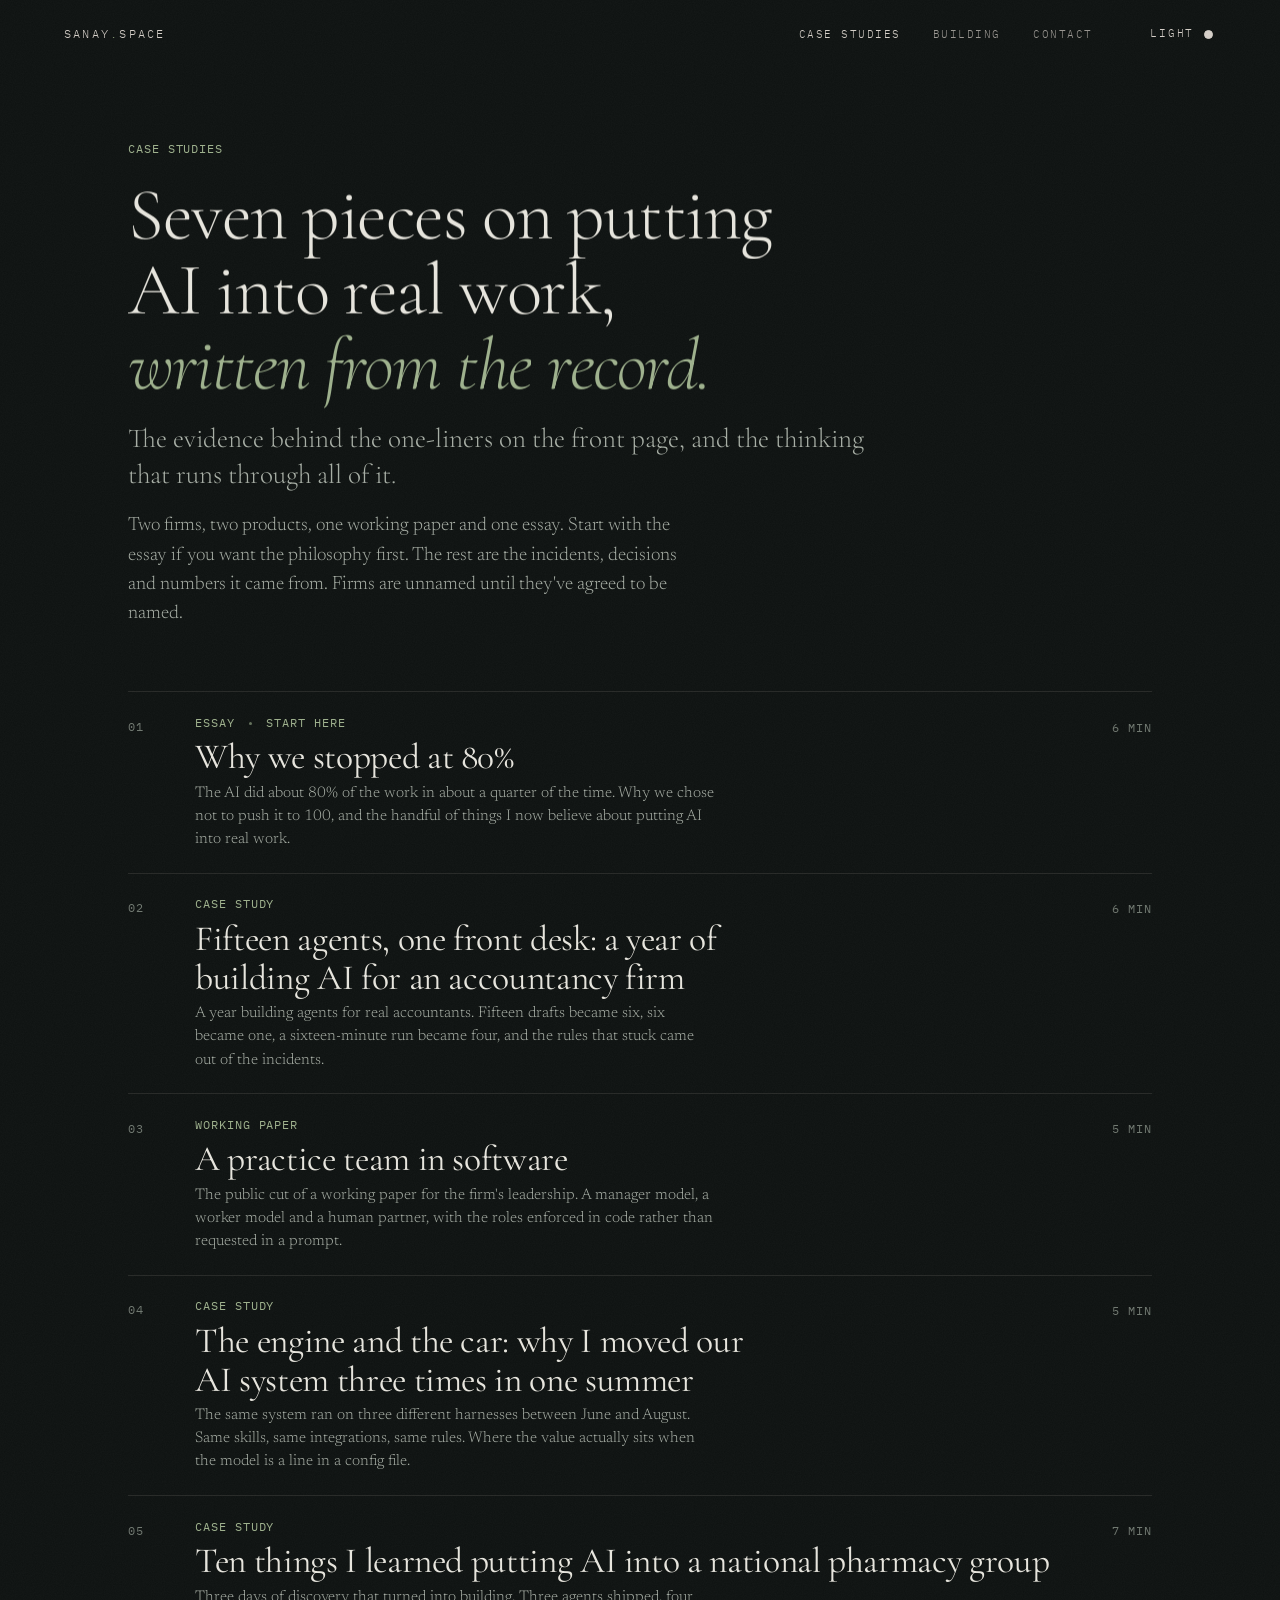
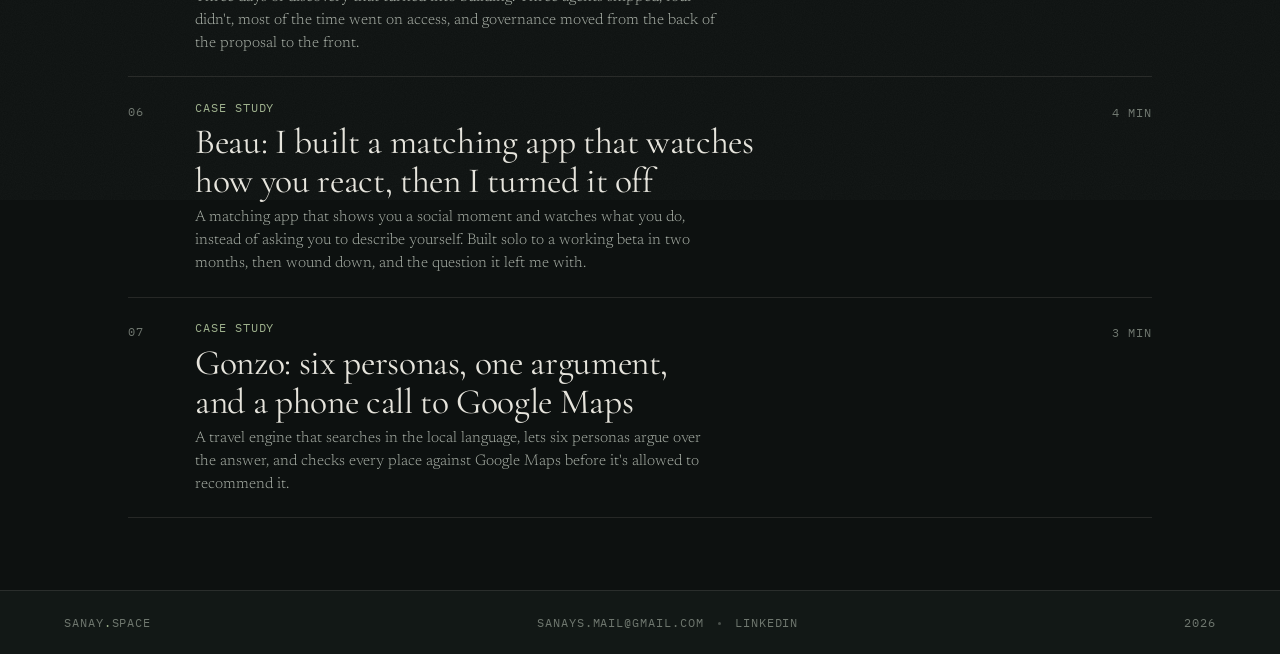
==== commit 89869e60: "Use root-relative paths for case studies - Fix asset, navigation, and case-study links for deployed " ====
--- a/case-studies/index.html
+++ b/case-studies/index.html
@@ -13,18 +13,18 @@
   <link rel="preconnect" href="https://fonts.googleapis.com" />
   <link rel="preconnect" href="https://fonts.gstatic.com" crossorigin />
   <link href="https://fonts.googleapis.com/css2?family=Cormorant+Garamond:ital,wght@0,300;0,400;0,500;1,300;1,400&family=Newsreader:ital,opsz,wght@0,6..72,300;0,6..72,400;0,6..72,500;1,6..72,300;1,6..72,400&family=IBM+Plex+Mono:wght@400;500&display=swap" rel="stylesheet" />
-  <link rel="stylesheet" href="../assets/css/main.css" />
-  <link rel="stylesheet" href="../assets/css/case-study.css" />
-  <script src="../assets/js/case-study.js" defer></script>
+  <link rel="stylesheet" href="/assets/css/main.css" />
+  <link rel="stylesheet" href="/assets/css/case-study.css" />
+  <script src="/assets/js/case-study.js" defer></script>
 </head>
 <body class="cs-page">
   <div class="grain" aria-hidden="true"></div>
   <header class="nav is-in cs-nav" id="nav">
-    <a class="nav__mark" href="../index.html">sanay<i>.</i>space</a>
+    <a class="nav__mark" href="/">sanay<i>.</i>space</a>
     <nav class="cs-nav__links">
-      <a class="cs-nav__link is-active" href="index.html">Case studies</a>
-      <a class="cs-nav__link" href="../index.html#building">Building</a>
-      <a class="cs-nav__link" href="../index.html#contact">Contact</a>
+      <a class="cs-nav__link is-active" href="/case-studies/">Case studies</a>
+      <a class="cs-nav__link" href="/#building">Building</a>
+      <a class="cs-nav__link" href="/#contact">Contact</a>
     </nav>
     <button class="nav__theme" id="theme-btn" type="button" aria-pressed="false"><span class="nav__theme-label" data-dark="Light" data-light="Dark"></span><i class="nav__theme-dot"></i></button>
   </header>
@@ -40,7 +40,7 @@
 
     <ol class="studies__list hub__list reveal-up" style="--d:.7s">
         <li class="study ">
-          <a class="study__link" href="why-we-stopped-at-80.html" data-cursor="link">
+          <a class="study__link" href="/case-studies/why-we-stopped-at-80.html" data-cursor="link">
             <span class="study__num mono">01</span>
             <span class="study__main">
               <span class="mono study__kind">Essay <span class="dot"></span> start here</span>
@@ -51,7 +51,7 @@
           </a>
         </li>
         <li class="study ">
-          <a class="study__link" href="fifteen-agents-one-front-desk.html" data-cursor="link">
+          <a class="study__link" href="/case-studies/fifteen-agents-one-front-desk.html" data-cursor="link">
             <span class="study__num mono">02</span>
             <span class="study__main">
               <span class="mono study__kind">Case study</span>
@@ -62,7 +62,7 @@
           </a>
         </li>
         <li class="study ">
-          <a class="study__link" href="a-practice-team-in-software.html" data-cursor="link">
+          <a class="study__link" href="/case-studies/a-practice-team-in-software.html" data-cursor="link">
             <span class="study__num mono">03</span>
             <span class="study__main">
               <span class="mono study__kind">Working paper</span>
@@ -73,7 +73,7 @@
           </a>
         </li>
         <li class="study ">
-          <a class="study__link" href="the-engine-and-the-car.html" data-cursor="link">
+          <a class="study__link" href="/case-studies/the-engine-and-the-car.html" data-cursor="link">
             <span class="study__num mono">04</span>
             <span class="study__main">
               <span class="mono study__kind">Case study</span>
@@ -84,7 +84,7 @@
           </a>
         </li>
         <li class="study ">
-          <a class="study__link" href="ten-things-pharmacy-group.html" data-cursor="link">
+          <a class="study__link" href="/case-studies/ten-things-pharmacy-group.html" data-cursor="link">
             <span class="study__num mono">05</span>
             <span class="study__main">
               <span class="mono study__kind">Case study</span>
@@ -95,7 +95,7 @@
           </a>
         </li>
         <li class="study ">
-          <a class="study__link" href="beau.html" data-cursor="link">
+          <a class="study__link" href="/case-studies/beau.html" data-cursor="link">
             <span class="study__num mono">06</span>
             <span class="study__main">
               <span class="mono study__kind">Case study</span>
@@ -106,7 +106,7 @@
           </a>
         </li>
         <li class="study ">
-          <a class="study__link" href="gonzo.html" data-cursor="link">
+          <a class="study__link" href="/case-studies/gonzo.html" data-cursor="link">
             <span class="study__num mono">07</span>
             <span class="study__main">
               <span class="mono study__kind">Case study</span>
--- a/assets/css/main.css
+++ b/assets/css/main.css
@@ -269,6 +269,8 @@
 .hero__inner { position: relative; max-width: 78rem; }
 .hero::before { content: ""; position: absolute; inset: 0; z-index: 0; pointer-events: none; background: radial-gradient(70% 60% at 22% 70%, rgba(var(--bg-rgb), 0.78), transparent 70%), linear-gradient(to top, var(--bg) 0%, rgba(var(--bg-rgb), 0.5) 22%, transparent 55%); }
 .hero__inner, .hero__foot, .hero__jp { z-index: 1; }
+:root[data-theme="light"] .hero::before { background: radial-gradient(75% 65% at 24% 68%, rgba(var(--bg-rgb), 0.96), rgba(var(--bg-rgb), 0.55) 60%, transparent 85%), linear-gradient(to top, var(--bg) 0%, rgba(var(--bg-rgb), 0.7) 30%, transparent 60%); }
+:root[data-theme="light"] .terrain { opacity: 0.85; }
 .hero__eyebrow { display: flex; align-items: center; gap: 0.6rem; color: var(--ink-2); margin-bottom: clamp(1.4rem, 3vh, 2.4rem); }
 .hero__avatar { width: 36px; height: 36px; border-radius: 50%; object-fit: cover; border: 1px solid var(--line-2); margin-right: 0.3rem; }
 .hero__title {
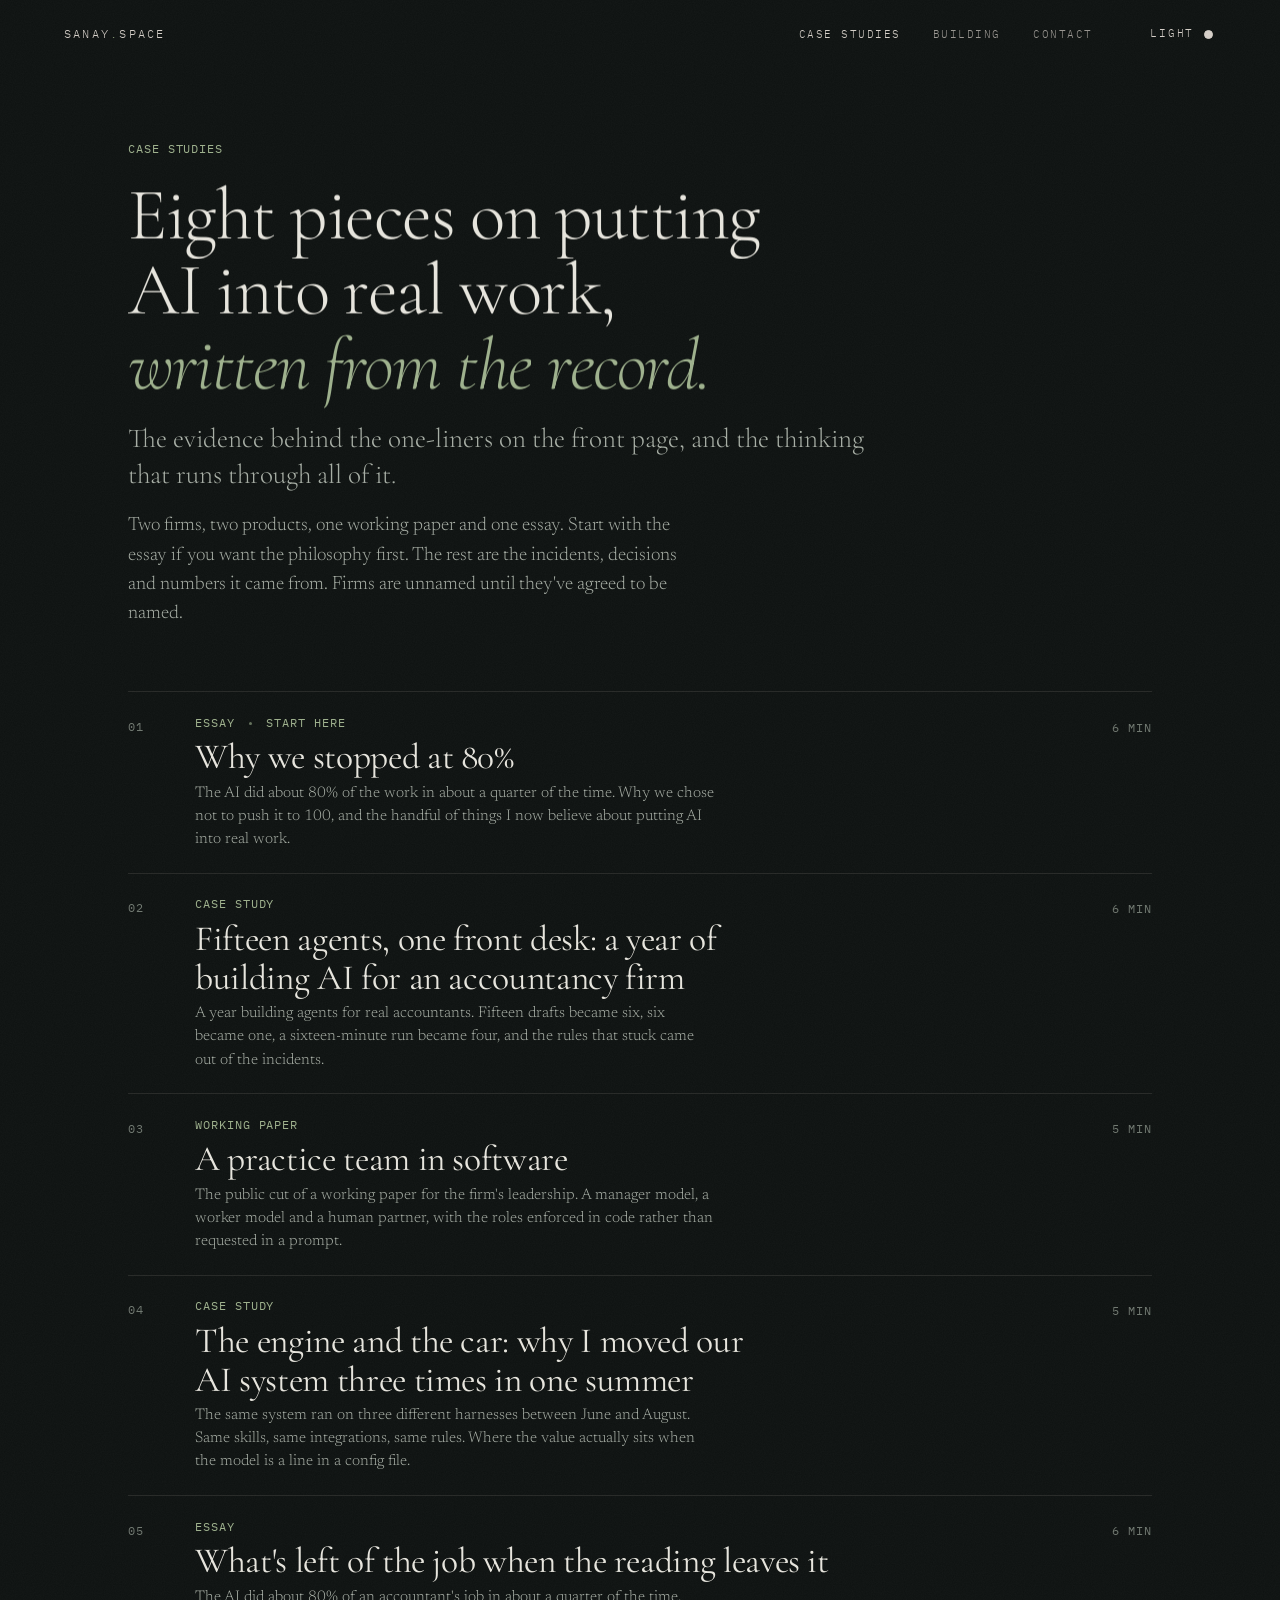
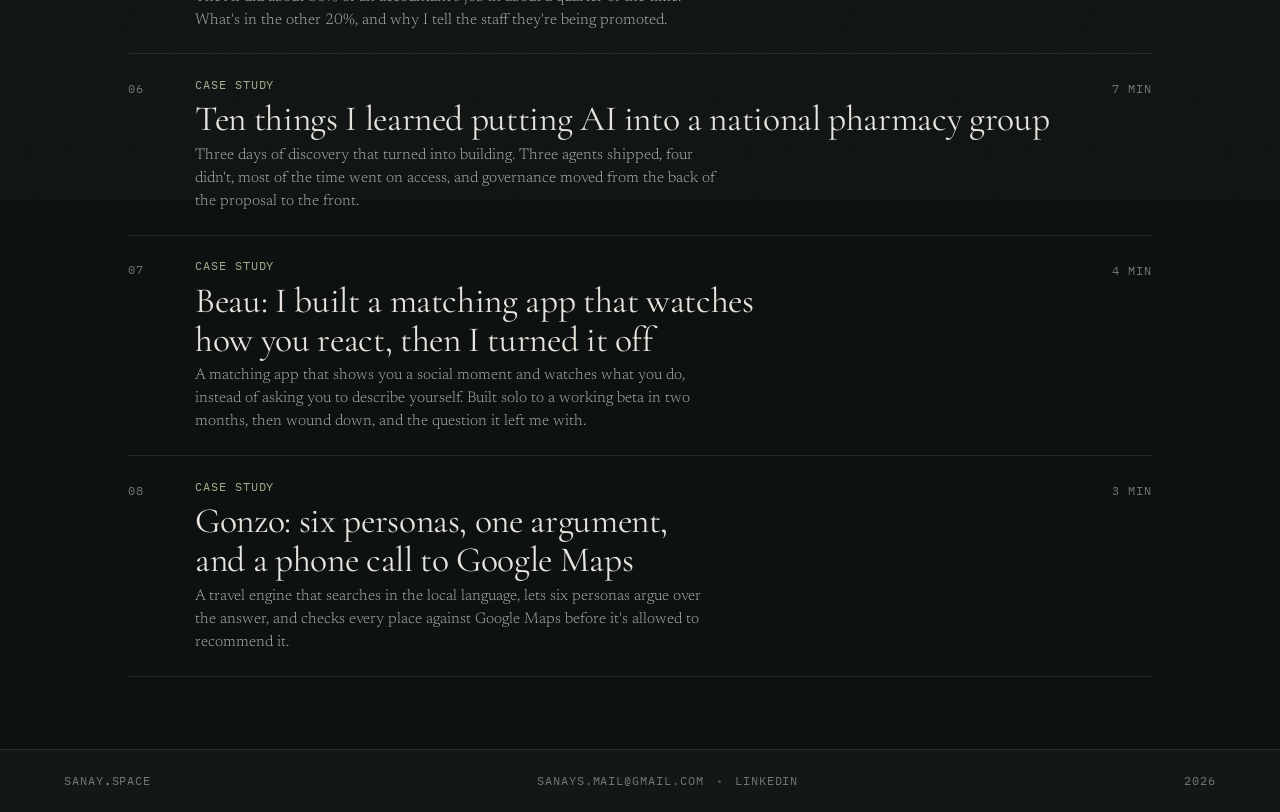
==== commit 5c28f75a: "Add What's left of the job case study Co-Authored-By: Claude Fable 5.1 <noreply@anthropic.com> Claud" ====
--- a/case-studies/index.html
+++ b/case-studies/index.html
@@ -5,7 +5,7 @@
   <meta charset="UTF-8" />
   <meta name="viewport" content="width=device-width, initial-scale=1, viewport-fit=cover" />
   <title>Case studies | Sanay Shah</title>
-  <meta name="description" content="Seven case studies from Sanay Shah on putting AI into real work: an accountancy firm&#x27;s agent system, a pharmacy group, two products built solo, and the philosophy behind the 80% cap." />
+  <meta name="description" content="Eight case studies from Sanay Shah on putting AI into real work: an accountancy firm&#x27;s agent system, a pharmacy group, two products built solo, and the philosophy behind the 80% cap." />
   <meta name="theme-color" content="#0d1110" />
   <meta name="color-scheme" content="dark light" />
   <script>try{var t=localStorage.getItem("theme");if(t==="light")document.documentElement.setAttribute("data-theme","light");}catch(e){}</script>
@@ -33,7 +33,7 @@
   <main class="hub">
     <header class="hub__head">
       <p class="mono label">Case studies</p>
-      <h1 class="hub__title" data-split="words">Seven pieces on putting AI into real work, <em>written from the record.</em></h1>
+      <h1 class="hub__title" data-split="words">Eight pieces on putting AI into real work, <em>written from the record.</em></h1>
       <p class="hub__lead reveal-up" style="--d:.5s">The evidence behind the one-liners on the front page, and the thinking that runs through all of it.</p>
       <p class="hub__body reveal-up" style="--d:.6s">Two firms, two products, one working paper and one essay. Start with the essay if you want the philosophy first. The rest are the incidents, decisions and numbers it came from. Firms are unnamed until they've agreed to be named.</p>
     </header>
@@ -84,8 +84,19 @@
           </a>
         </li>
         <li class="study ">
+          <a class="study__link" href="/case-studies/whats-left-of-the-job.html" data-cursor="link">
+            <span class="study__num mono">05</span>
+            <span class="study__main">
+              <span class="mono study__kind">Essay</span>
+              <span class="study__title">What&#x27;s left of the job when the reading leaves it</span>
+              <span class="study__sf">The AI did about 80% of an accountant&#x27;s job in about a quarter of the time. What&#x27;s in the other 20%, and why I tell the staff they&#x27;re being promoted.</span>
+            </span>
+            <span class="study__time mono">6 min</span>
+          </a>
+        </li>
+        <li class="study ">
           <a class="study__link" href="/case-studies/ten-things-pharmacy-group.html" data-cursor="link">
-            <span class="study__num mono">05</span>
+            <span class="study__num mono">06</span>
             <span class="study__main">
               <span class="mono study__kind">Case study</span>
               <span class="study__title">Ten things I learned putting AI into a national pharmacy group</span>
@@ -96,7 +107,7 @@
         </li>
         <li class="study ">
           <a class="study__link" href="/case-studies/beau.html" data-cursor="link">
-            <span class="study__num mono">06</span>
+            <span class="study__num mono">07</span>
             <span class="study__main">
               <span class="mono study__kind">Case study</span>
               <span class="study__title">Beau: I built a matching app that watches how you react, then I turned it off</span>
@@ -107,7 +118,7 @@
         </li>
         <li class="study ">
           <a class="study__link" href="/case-studies/gonzo.html" data-cursor="link">
-            <span class="study__num mono">07</span>
+            <span class="study__num mono">08</span>
             <span class="study__main">
               <span class="mono study__kind">Case study</span>
               <span class="study__title">Gonzo: six personas, one argument, and a phone call to Google Maps</span>
--- a/assets/css/main.css
+++ b/assets/css/main.css
@@ -242,11 +242,11 @@
 }
 .menu__list a:hover .menu__word { font-style: italic; }
 .menu.is-open .menu__list a { opacity: 1; transform: none; }
-.menu.is-open .menu__list li:nth-child(1) a { transition-delay: 0.25s; }
-.menu.is-open .menu__list li:nth-child(2) a { transition-delay: 0.32s; }
-.menu.is-open .menu__list li:nth-child(3) a { transition-delay: 0.39s; }
-.menu.is-open .menu__list li:nth-child(4) a { transition-delay: 0.46s; }
-.menu.is-open .menu__list li:nth-child(5) a { transition-delay: 0.53s; }
+.menu.is-open .menu__list li:nth-child(1) a { transition-delay: .25s; }
+.menu.is-open .menu__list li:nth-child(2) a { transition-delay: .31s; }
+.menu.is-open .menu__list li:nth-child(3) a { transition-delay: .37s; }
+.menu.is-open .menu__list li:nth-child(4) a { transition-delay: .43s; }
+.menu.is-open .menu__list li:nth-child(5) a { transition-delay: .49s; }
 .menu__num { font-family: var(--mono); font-size: 0.7rem; letter-spacing: 0.14em; color: var(--sage); }
 .menu__foot { display: flex; flex-wrap: wrap; gap: 0.5rem 2rem; font-family: var(--mono); font-size: 0.72rem; letter-spacing: 0.1em; text-transform: uppercase; color: var(--ink-2); }
 .menu__foot a { min-height: 44px; display: inline-flex; align-items: center; }
@@ -317,6 +317,70 @@
 .ticker__track span { font-family: var(--serif); font-size: clamp(1.15rem, 1rem + 0.8vw, 1.6rem); font-weight: 300; font-style: italic; color: var(--ink-2); white-space: nowrap; }
 .ticker__track i { display: block; width: 4px; height: 4px; border-radius: 50%; background: var(--sage); flex: none; }
 
+/* ---------- contents ---------- */
+.toc { padding: clamp(3rem, 8vh, 5rem) var(--gutter); }
+.toc__inner { max-width: 78rem; margin: 0 auto; }
+#contents-label { color: var(--sage); }
+.toc__picks { display: flex; flex-wrap: wrap; gap: 0.4rem 1.5rem; margin-top: 1.5rem; }
+.pick { flex: 1 1 auto; display: flex; align-items: baseline; gap: 0.65rem; min-height: 44px; padding: 0.6rem 0; text-align: left; border-bottom: 1px solid var(--line-2); }
+.pick .mono { color: var(--sage); font-size: 0.65rem; }
+.pick > span:last-child { font-family: var(--serif); font-size: 1.35rem; }
+.pick[aria-pressed="true"] { border-color: var(--sage); }
+.pick[aria-pressed="true"] > span:last-child { font-style: italic; }
+@media (hover: hover) and (pointer: fine) { .pick:hover > span:last-child { font-style: italic; } }
+.path { position: relative; margin: 2.5rem 0 1.5rem; }
+.path__empty { color: var(--ink-3); padding: 1rem 0 2rem; }
+.path__stops { position: relative; display: grid; gap: 2rem; list-style: none; }
+.path__stop { position: relative; padding-left: 2rem; opacity: 0; transform: translateY(14px); transition: opacity 0.25s var(--ease), transform 0.25s var(--ease); }
+.path__stop::before { content: ""; position: absolute; left: 4px; top: 6px; width: 7px; height: 7px; border: 1px solid var(--sage); border-radius: 50%; background: var(--bg); }
+.path__label { color: var(--sage); font-size: 0.65rem; }
+.path__title { margin: 0.65rem 0 0.5rem; font-family: var(--serif); font-size: 1.8rem; font-weight: 400; line-height: 1.1; }
+.path__title i { font-size: 1rem; font-style: normal; color: var(--sage); }
+.path__hook { color: var(--ink-2); font-size: 0.95rem; line-height: 1.45; max-width: 40ch; }
+.path__stop .arrow-link { margin-top: 0.8rem; }
+.path__map { position: absolute; inset: 0; width: 100%; height: 100%; overflow: visible; pointer-events: none; }
+.path__line { fill: none; stroke: var(--line-2); stroke-width: 1; stroke-dasharray: 1; stroke-dashoffset: 1; transition: stroke-dashoffset 0.25s var(--ease); }
+.path.is-drawn .path__line { stroke-dashoffset: 0; transition-duration: 0.9s; }
+.path.is-drawn .path__stop { opacity: 1; transform: translateY(0); transition-duration: 0.6s; transition-delay: var(--stop-delay); }
+.path__traveller { display: none; }
+.path__empty[hidden] { display: none; }
+.toc__all { margin-top: 0; }
+.no-js .toc__picks, .no-js .path { display: none; }
+@media (min-width: 1000px) {
+  .path__stops { grid-template-columns: repeat(3, minmax(0, 1fr)); gap: 3rem; }
+  .path__stop { padding: 2.5rem 0 0; }
+  .path__stop::before { left: 0; top: 16px; }
+  @supports (offset-path: path('M 0 0 L 1 1')) {
+    .path__traveller { display: block; position: absolute; left: 0; top: 0; width: 5px; height: 5px; border-radius: 50%; background: var(--sage); opacity: 0; offset-distance: 0%; pointer-events: none; }
+    .path.is-drawn .path__traveller { animation: path-travel 0.9s var(--ease) both; }
+  }
+}
+@keyframes path-travel { 0% { opacity: 0; offset-distance: 0%; } 10%, 90% { opacity: 1; } 100% { opacity: 0; offset-distance: 100%; } }
+@media (max-width: 599px) {
+  .toc__picks { gap: 0.25rem 0.8rem; }
+  .pick { flex: 1 1 28%; flex-wrap: wrap; gap: 0.2rem; align-content: center; }
+  .pick .mono { flex-basis: 100%; }
+  .pick > span:last-child { font-size: 1.35rem; }
+}
+@media (prefers-reduced-motion: reduce) {
+  .path .path__line, .path .path__stop,
+  .path.is-drawn .path__line, .path.is-drawn .path__stop { transition: none; transform: none; }
+  .path .path__traveller { display: none; animation: none; }
+}
+.toc__list { display: grid; grid-template-columns: 1fr 1fr; column-gap: 3rem; margin-top: 1rem; }
+.toc__list li { border-bottom: 1px solid var(--line); }
+.toc__list a { display: grid; grid-template-columns: 1.6rem minmax(0, 1fr) auto; align-items: baseline; gap: 1rem; padding: 0.85rem 0; }
+.toc__num { color: var(--sage); }
+.toc__copy { display: grid; gap: 0.2rem; }
+.toc__title { font-family: var(--serif); font-size: 1.6rem; font-weight: 400; line-height: 1.1; }
+.toc__hook { font-family: var(--body); font-size: 0.95rem; line-height: 1.4; color: var(--ink-2); }
+.toc__list i { font-style: normal; color: var(--sage); transition: transform 0.4s var(--ease); }
+.toc__list a:hover i, .toc__list a:focus-visible i { transform: translateX(3px); }
+@media (max-width: 999px) {
+  .toc__list { grid-template-columns: 1fr; }
+  .toc__title { font-size: 1.3rem; }
+}
+
 /* ---------- manifesto ---------- */
 .manifesto {
   padding: clamp(6rem, 16vh, 12rem) var(--gutter);
@@ -577,3 +641,154 @@
   .loader { transition: none; }
   .terrain { display: none; }
 }
+
+/* ===== AI ===== */
+.ai { padding: clamp(5rem, 14vh, 10rem) 0; background: var(--bg); border-top: 1px solid var(--line); }
+.ai__inner { padding: 0 var(--gutter); }
+.ai .h2 { margin-top: 1rem; }
+.ai-intro { max-width: 62ch; display: grid; gap: 1.1rem; color: var(--ink-2); margin-bottom: 3rem; }
+.ai-timeline { display: grid; gap: 2rem; }
+.ai-sticky { display: none; }
+.ai-step { padding: 2.5rem 0 4rem; border-top: 1px solid var(--line); scroll-margin-top: 6rem; }
+@media (max-width: 999px) {
+  .ai-step { min-height: 0; padding: 3rem 0; }
+}
+.ai-step h3 { font-family: var(--serif); font-weight: 400; font-size: clamp(1.9rem, 1.3rem + 1.8vw, 3rem); line-height: 1.08; margin: .8rem 0 1.3rem; transition: color .9s var(--ease); }
+.ai-step__summary { color: var(--ink-2); max-width: 62ch; }
+.ai-panels { display: grid; gap: 1rem; margin-top: 1.8rem; }
+.ai-panel { padding: 1.15rem; border: 1px solid var(--line); background: var(--bg-2); }
+.ai-panel h4 { font-size: .64rem; line-height: 1.6; margin-bottom: .7rem; }
+.ai-panel p { font-family: var(--body); font-size: .95rem; line-height: 1.55; color: var(--ink-2); }
+.ai-closing { font-size: clamp(1.5rem, 2.4vw, 2.3rem); padding: 1rem 0 3rem; color: var(--ink); }
+.ai-figure { width: 100%; max-width: 30rem; }
+.ai-figure--mobile { margin: 0 auto 2rem; max-width: 23rem; }
+.ai-diagram { position: relative; aspect-ratio: 4 / 5; isolation: isolate; border: 1px solid var(--line); border-radius: 2px; background: radial-gradient(ellipse at 50% 45%, rgba(var(--sage-rgb), .055), transparent 70%), var(--bg-2); }
+.ai-network, .ai-cloud { position: absolute; inset: 0; transition: transform .9s var(--ease); }
+.ai-node { --x: 50%; --y: 50%; --w: 18%; position: absolute; left: var(--x); top: var(--y); width: var(--w); transform: translate(-50%, -50%); padding: .65em .2em; border: 1px solid var(--line-2); border-radius: 4px; background: var(--bg-3); font: 400 clamp(.53rem, .75vw, .68rem)/1.35 var(--mono); text-align: center; color: var(--ink-2); opacity: 0; transition: left .9s var(--ease), top .9s var(--ease), transform .9s var(--ease), opacity .9s var(--ease), width .9s var(--ease); }
+.ai-node span { display: none; }
+.ai-node .ai-agent-label { display: inline; }
+.n-person { border-color: var(--sage); color: var(--sage); opacity: 1; --w: 19%; }
+.n-skills { border-width: 1px 0; border-radius: 0; background: repeating-linear-gradient(to bottom, transparent 0 6px, var(--line) 6px 7px); padding: 2em 0; --w: 24%; }
+.ai-boundary, .ai-process { position: absolute; left: 9%; top: 23%; width: 82%; height: 62%; border: 1px dotted var(--sage); border-radius: 8px; opacity: 0; transition: opacity .9s var(--ease), border-color .9s var(--ease); }
+.ai-boundary > span, .ai-process > span { position: absolute; top: -.8em; left: .8rem; padding: 0 .4em; background: var(--bg-2); color: var(--sage); font: .59rem/1.5 var(--mono); }
+.ai-code-label { display: none; }
+.ai-process { left: 3%; top: 4%; width: 94%; height: 88%; border-style: solid; border-color: var(--line-2); }
+.ai-lines { position: absolute; inset: 0; width: 100%; height: 100%; overflow: visible; fill: none; stroke: var(--sage); stroke-width: 1; }
+.ai-lines path { vector-effect: non-scaling-stroke; }
+.ai-lines g { opacity: 0; transition: opacity .9s var(--ease); }
+.ai-lines .ai-warning { stroke: #b17868; stroke-dasharray: 4 4; }
+.ai-lines .ai-cut { stroke: #b17868; stroke-width: 1.5; }
+.ai-gate { stroke-dasharray: 2 3; }
+.ai-caption { min-height: 3.5em; padding: 1rem .2rem 0; font-size: .62rem; line-height: 1.6; text-transform: none; letter-spacing: .035em; color: var(--sage); }
+.ai-caption > span { display: none; }
+.ai-cloud { opacity: 0; pointer-events: none; transition: opacity .9s var(--ease); }
+.ai-cloud .ai-node { opacity: 1; }
+.n-web { --x: 62%; --y: 6%; --w: 18%; }
+.n-practice { --x: 13%; --y: 49%; --w: 24%; font-size: .52rem; }
+.ai-credit { position: absolute; left: 2%; top: 57%; width: 22%; font: .55rem var(--mono); color: var(--ink-3); }
+.ai-credit i { display: block; margin-top: .5rem; height: 2px; background: linear-gradient(to right, var(--sage) 65%, var(--line-2) 65%); }
+.ai-diagram[data-state="6"] .ai-network { transform: translate(12%, 10%) scale(.74); }
+.ai-diagram[data-state="6"] .ai-cloud, .ai-diagram[data-state="6"] .ai-process { opacity: 1; }
+.ai-diagram[data-state="3"] .n-agent-1 .ai-agent-label, .ai-diagram:is([data-state="4"], [data-state="5"], [data-state="6"]) .ai-agent-label { display: none; }
+.ai-diagram[data-state="3"] .ai-router-label, .ai-diagram:is([data-state="4"], [data-state="5"], [data-state="6"]) .ai-manager-label, .ai-diagram:is([data-state="4"], [data-state="5"], [data-state="6"]) .ai-worker-label { display: inline; }
+.ai-diagram:is([data-state="4"], [data-state="5"], [data-state="6"]) .ai-boundary { opacity: 1; }
+.ai-diagram:is([data-state="5"], [data-state="6"]) .ai-boundary { border-style: solid; }
+.ai-diagram:is([data-state="5"], [data-state="6"]) .ai-prompts-label { display: none; }
+.ai-diagram:is([data-state="5"], [data-state="6"]) .ai-code-label { display: inline; }
+.ai-diagram[data-state="2"] .ai-lines-2, .ai-diagram[data-state="3"] .ai-lines-3, .ai-diagram[data-state="4"] .ai-lines-4, .ai-diagram:is([data-state="4"], [data-state="5"], [data-state="6"]) .ai-lines-late, .ai-diagram:is([data-state="5"], [data-state="6"]) .ai-lines-safe { opacity: .65; }
+.ai-day, .ai-beliefs { margin-top: clamp(4rem, 12vh, 8rem); padding-top: 3rem; border-top: 1px solid var(--line); }
+.ai-stations { display: grid; gap: 2rem; position: relative; padding-left: 1.8rem; }
+.ai-stations::before { content: ""; position: absolute; top: 0; bottom: 0; left: 0; width: 1px; background: var(--line-2); }
+.ai-stations::after { content: ""; position: absolute; left: -2px; top: 0; width: 5px; height: 5px; border-radius: 50%; background: var(--sage); animation: ai-travel-y 12s linear infinite; }
+.ai-station { position: relative; display: grid; gap: .7rem; align-content: start; }
+.ai-station::before { content: ""; position: absolute; left: -2.05rem; top: .6rem; width: 9px; height: 9px; border-radius: 50%; border: 1px solid var(--sage); background: var(--bg); }
+.ai-station h4 { font: 400 1.9rem/1.08 var(--serif); }
+.ai-station > p:last-child { color: var(--ink-2); font-size: 1rem; }
+.ai-writing { max-width: 62ch; display: grid; gap: 1.2rem; margin-top: 4rem; color: var(--ink-2); }
+.ai-beliefs > h3 { margin-bottom: 2rem; }
+.ai-belief { display: grid; grid-template-columns: 2rem 1fr; gap: 1rem; padding: 2rem 0; border-bottom: 1px solid var(--line); }
+.ai-belief > span { padding-top: .35rem; }
+.ai-belief__body { display: grid; gap: 1rem; }
+.ai-belief h3 { font: 400 clamp(1.5rem, 2.3vw, 2.1rem)/1.1 var(--serif); }
+.ai-belief p { color: var(--ink-2); max-width: 62ch; }
+@keyframes ai-travel-y { from { top: 0; } to { top: 100%; } }
+@keyframes ai-travel-x { from { left: 0; } to { left: 100%; } }
+@media (min-width: 700px) {
+  .ai-belief__body { grid-template-columns: 10rem 1fr; gap: 3rem; }
+}
+@media (min-width: 1000px) {
+  .ai-timeline { grid-template-columns: minmax(0, 38fr) minmax(0, 62fr); gap: clamp(2rem, 5vw, 5rem); align-items: start; }
+  .ai-sticky { display: block; position: sticky; top: 6rem; }
+  .ai-figure--desktop { max-width: min(30rem, calc((100svh - 10rem) * .8)); }
+  .ai-figure--mobile { display: none; }
+  .ai-step { min-height: 70vh; padding: 3rem 0 5rem; }
+  .ai-step:not(.is-active) h3 { color: var(--ink-3); }
+  .ai-panels { grid-template-columns: repeat(2, minmax(0, 1fr)); }
+  .ai-stations { grid-template-columns: repeat(4, minmax(0, 1fr)); gap: 2.2rem; padding: 2rem 0 0; }
+  .ai-stations::before { top: 0; bottom: auto; left: 0; right: 0; height: 1px; width: auto; }
+  .ai-stations::after { top: -2px; animation-name: ai-travel-x; }
+  .ai-station::before { left: 0; top: -2.25rem; }
+}
+@media (prefers-reduced-motion: reduce) {
+  .ai *, .ai *::before, .ai *::after { transition: none !important; }
+  .ai-stations::after { animation-play-state: paused; }
+}
+.menu.is-open .menu__list li:nth-child(6) a { transition-delay: .55s; }
+.menu.is-open .menu__list li:nth-child(7) a { transition-delay: 0.6s; }
+.ai-diagram[data-state="1"] .n-agent-1 { --x: 18%; --y: 22%; --w: 20%; opacity: 1; }
+.ai-diagram[data-state="1"] .n-agent-2 { --x: 49%; --y: 22%; --w: 20%; opacity: 1; }
+.ai-diagram[data-state="1"] .n-agent-3 { --x: 80%; --y: 22%; --w: 20%; opacity: 1; }
+.ai-diagram[data-state="1"] .n-agent-4 { --x: 20%; --y: 33%; --w: 20%; opacity: 1; }
+.ai-diagram[data-state="1"] .n-agent-5 { --x: 51%; --y: 33%; --w: 20%; opacity: 1; }
+.ai-diagram[data-state="1"] .n-agent-6 { --x: 82%; --y: 33%; --w: 20%; opacity: 1; }
+.ai-diagram[data-state="1"] .n-agent-7 { --x: 16%; --y: 44%; --w: 20%; opacity: 1; }
+.ai-diagram[data-state="1"] .n-agent-8 { --x: 47%; --y: 44%; --w: 20%; opacity: 1; }
+.ai-diagram[data-state="1"] .n-agent-9 { --x: 78%; --y: 44%; --w: 20%; opacity: 1; }
+.ai-diagram[data-state="1"] .n-agent-10 { --x: 19%; --y: 55%; --w: 20%; opacity: 1; }
+.ai-diagram[data-state="1"] .n-agent-11 { --x: 50%; --y: 55%; --w: 20%; opacity: 1; }
+.ai-diagram[data-state="1"] .n-agent-12 { --x: 81%; --y: 55%; --w: 20%; opacity: 1; }
+.ai-diagram[data-state="1"] .n-agent-13 { --x: 17%; --y: 66%; --w: 20%; opacity: 1; }
+.ai-diagram[data-state="1"] .n-agent-14 { --x: 48%; --y: 66%; --w: 20%; opacity: 1; }
+.ai-diagram[data-state="1"] .n-agent-15 { --x: 79%; --y: 66%; --w: 20%; opacity: 1; }
+.ai-diagram[data-state="1"] .n-person { --x: 50%; --y: 87%; --w: 19%; opacity: 1; }
+.ai-diagram[data-state="1"] + .ai-caption .ai-caption-1 { display: inline; }
+.ai-diagram[data-state="2"] .n-agent-1 { --x: 10%; --y: 63%; --w: 14%; opacity: 1; }
+.ai-diagram[data-state="2"] .n-agent-2 { --x: 26%; --y: 63%; --w: 14%; opacity: 1; }
+.ai-diagram[data-state="2"] .n-agent-3 { --x: 42%; --y: 63%; --w: 14%; opacity: 1; }
+.ai-diagram[data-state="2"] .n-agent-4 { --x: 58%; --y: 63%; --w: 14%; opacity: 1; }
+.ai-diagram[data-state="2"] .n-agent-5 { --x: 74%; --y: 63%; --w: 14%; opacity: 1; }
+.ai-diagram[data-state="2"] .n-agent-6 { --x: 90%; --y: 63%; --w: 14%; opacity: 1; }
+.ai-diagram[data-state="2"] .n-person { --x: 50%; --y: 15%; --w: 19%; opacity: 1; }
+.ai-diagram[data-state="2"] .n-desk { --x: 50%; --y: 36%; --w: 32%; opacity: 1; }
+.ai-diagram[data-state="2"] + .ai-caption .ai-caption-2 { display: inline; }
+.ai-diagram[data-state="3"] .n-agent-1 { --x: 45%; --y: 42%; --w: 50%; opacity: 1; }
+.ai-diagram[data-state="3"] .n-person { --x: 50%; --y: 15%; --w: 19%; opacity: 1; }
+.ai-diagram[data-state="3"] .n-skills { --x: 83%; --y: 42%; --w: 24%; opacity: 1; }
+.ai-diagram[data-state="3"] .n-calc { --x: 35%; --y: 69%; --w: 22%; opacity: 1; }
+.ai-diagram[data-state="3"] .n-mcp { --x: 70%; --y: 69%; --w: 22%; opacity: 1; }
+.ai-diagram[data-state="3"] + .ai-caption .ai-caption-3 { display: inline; }
+.ai-diagram[data-state="4"] .n-agent-1 { --x: 50%; --y: 32%; --w: 25%; opacity: 1; }
+.ai-diagram[data-state="4"] .n-agent-2 { --x: 24%; --y: 52%; --w: 18%; opacity: 1; }
+.ai-diagram[data-state="4"] .n-agent-3 { --x: 50%; --y: 52%; --w: 18%; opacity: 1; }
+.ai-diagram[data-state="4"] .n-agent-4 { --x: 76%; --y: 52%; --w: 18%; opacity: 1; }
+.ai-diagram[data-state="4"] .n-person { --x: 50%; --y: 13%; --w: 19%; opacity: 1; }
+.ai-diagram[data-state="4"] .n-documents { --x: 50%; --y: 73%; --w: 33%; opacity: 1; }
+.ai-diagram[data-state="4"] + .ai-caption .ai-caption-4 { display: inline; }
+.ai-diagram[data-state="5"] .n-agent-1 { --x: 50%; --y: 32%; --w: 25%; opacity: 1; }
+.ai-diagram[data-state="5"] .n-agent-2 { --x: 24%; --y: 52%; --w: 18%; opacity: 1; }
+.ai-diagram[data-state="5"] .n-agent-3 { --x: 50%; --y: 52%; --w: 18%; opacity: 1; }
+.ai-diagram[data-state="5"] .n-agent-4 { --x: 76%; --y: 52%; --w: 18%; opacity: 1; }
+.ai-diagram[data-state="5"] .n-person { --x: 50%; --y: 13%; --w: 19%; opacity: 1; }
+.ai-diagram[data-state="5"] .n-documents { --x: 50%; --y: 73%; --w: 33%; opacity: 1; }
+.ai-diagram[data-state="5"] .n-memory { --x: 22%; --y: 33%; --w: 19%; opacity: 1; }
+.ai-diagram[data-state="5"] .n-review { --x: 85%; --y: 13%; --w: 25%; opacity: 1; }
+.ai-diagram[data-state="5"] + .ai-caption .ai-caption-5 { display: inline; }
+.ai-diagram[data-state="6"] .n-agent-1 { --x: 50%; --y: 32%; --w: 25%; opacity: 1; }
+.ai-diagram[data-state="6"] .n-agent-2 { --x: 24%; --y: 52%; --w: 18%; opacity: 1; }
+.ai-diagram[data-state="6"] .n-agent-3 { --x: 50%; --y: 52%; --w: 18%; opacity: 1; }
+.ai-diagram[data-state="6"] .n-agent-4 { --x: 76%; --y: 52%; --w: 18%; opacity: 1; }
+.ai-diagram[data-state="6"] .n-person { --x: 50%; --y: 13%; --w: 19%; opacity: 1; }
+.ai-diagram[data-state="6"] .n-documents { --x: 50%; --y: 73%; --w: 33%; opacity: 1; }
+.ai-diagram[data-state="6"] .n-memory { --x: 22%; --y: 33%; --w: 19%; opacity: 1; }
+.ai-diagram[data-state="6"] .n-review { --x: 85%; --y: 13%; --w: 25%; opacity: 1; }
+.ai-diagram[data-state="6"] + .ai-caption .ai-caption-6 { display: inline; }
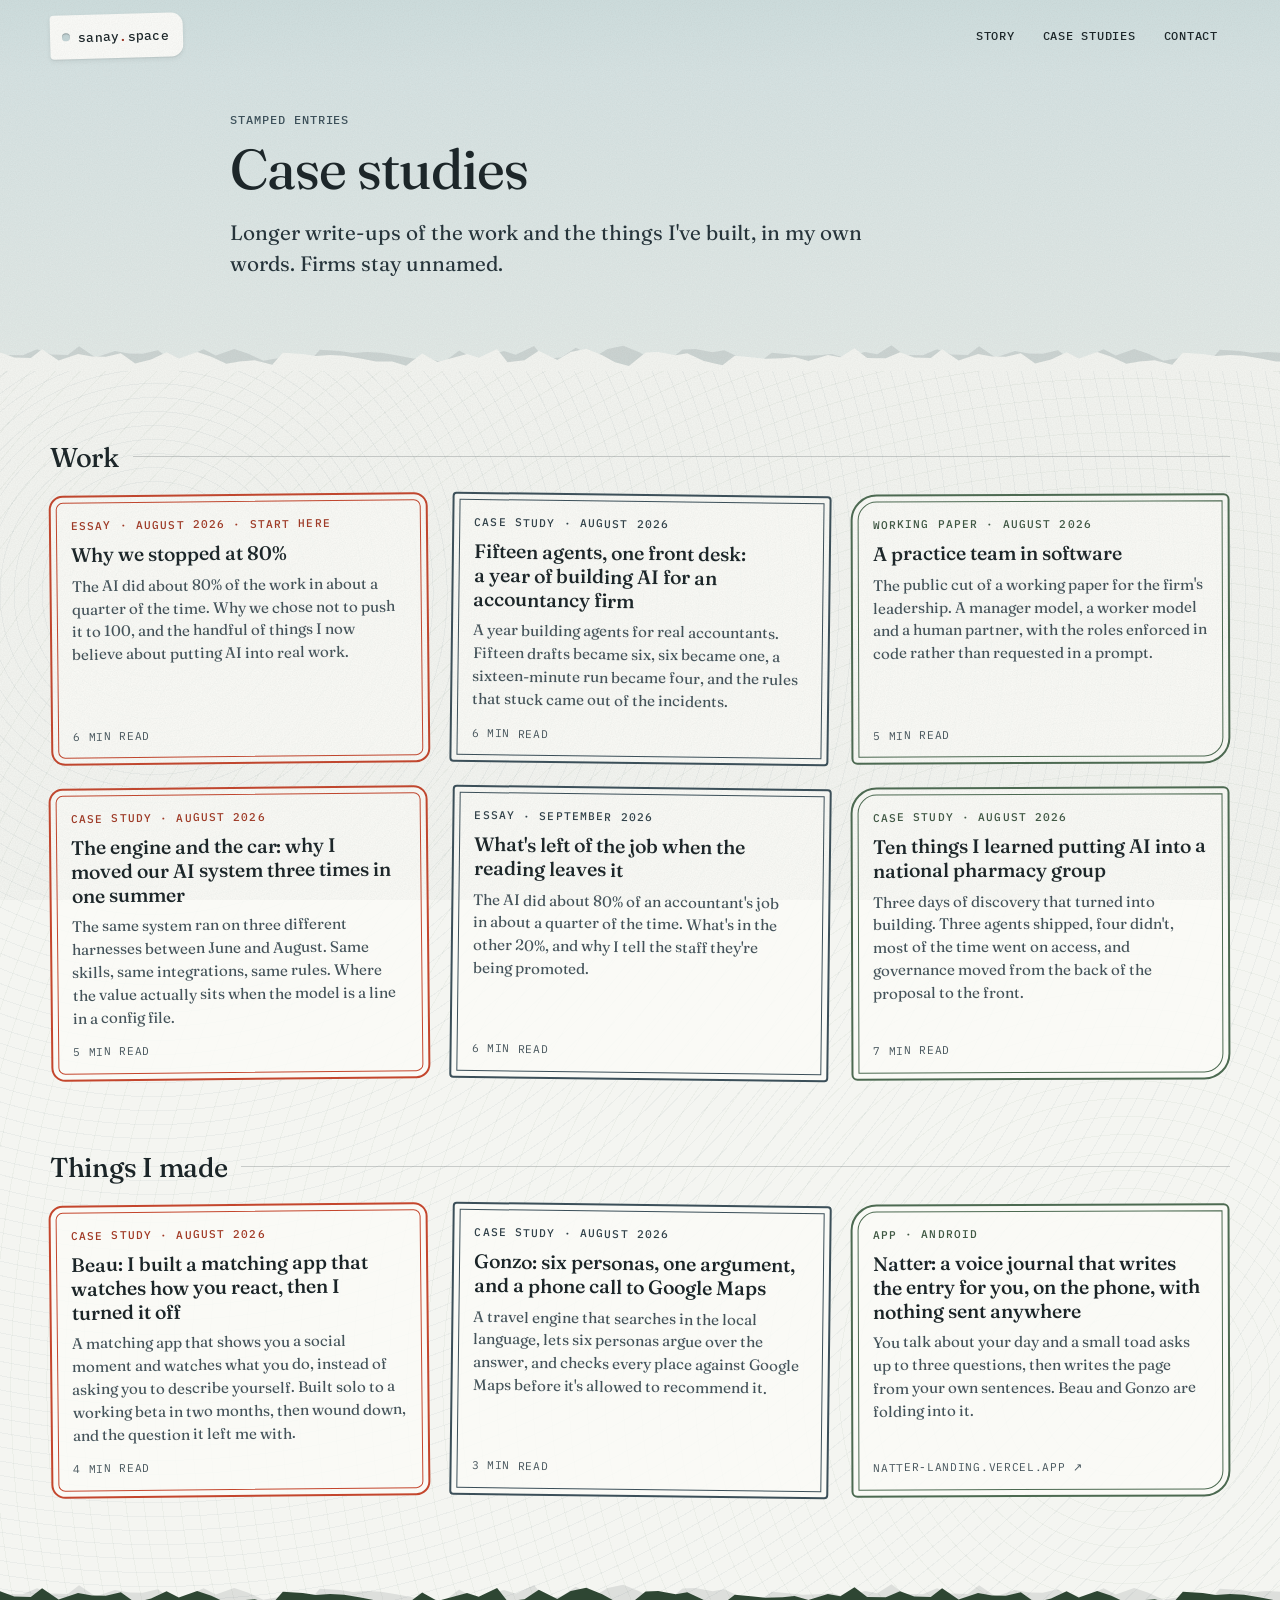
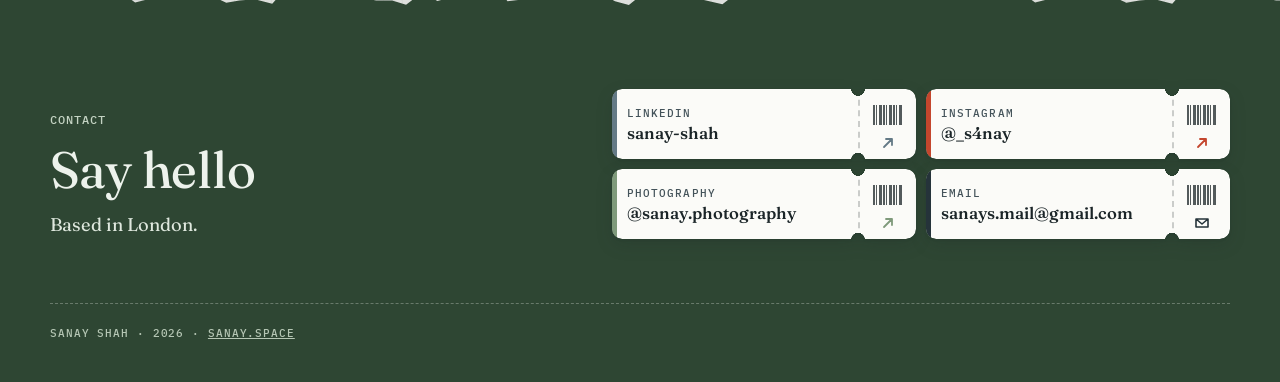
==== commit 41771d3b: "Rebuild the site as a paper-cut travel scrapbook around the 43 flights line New main page: hero with" ====
--- a/case-studies/index.html
+++ b/case-studies/index.html
@@ -1,139 +1,180 @@
 <!DOCTYPE html>
-<html lang="en" class="no-js">
+<html lang="en-GB" class="no-js">
 <head>
-  <script>document.documentElement.classList.replace('no-js','js');</script>
-  <meta charset="UTF-8" />
+  <meta charset="utf-8" />
   <meta name="viewport" content="width=device-width, initial-scale=1, viewport-fit=cover" />
-  <title>Case studies | Sanay Shah</title>
-  <meta name="description" content="Eight case studies from Sanay Shah on putting AI into real work: an accountancy firm&#x27;s agent system, a pharmacy group, two products built solo, and the philosophy behind the 80% cap." />
-  <meta name="theme-color" content="#0d1110" />
-  <meta name="color-scheme" content="dark light" />
-  <script>try{var t=localStorage.getItem("theme");if(t==="light")document.documentElement.setAttribute("data-theme","light");}catch(e){}</script>
-  <link rel="icon" href="data:image/svg+xml,%3Csvg xmlns=%27http://www.w3.org/2000/svg%27 viewBox=%270 0 32 32%27%3E%3Crect width=%2732%27 height=%2732%27 fill=%27%230d1110%27/%3E%3Ccircle cx=%2716%27 cy=%2716%27 r=%275%27 fill=%27%239db08c%27/%3E%3C/svg%3E" />
-  <link rel="preconnect" href="https://fonts.googleapis.com" />
-  <link rel="preconnect" href="https://fonts.gstatic.com" crossorigin />
-  <link href="https://fonts.googleapis.com/css2?family=Cormorant+Garamond:ital,wght@0,300;0,400;0,500;1,300;1,400&family=Newsreader:ital,opsz,wght@0,6..72,300;0,6..72,400;0,6..72,500;1,6..72,300;1,6..72,400&family=IBM+Plex+Mono:wght@400;500&display=swap" rel="stylesheet" />
-  <link rel="stylesheet" href="/assets/css/main.css" />
-  <link rel="stylesheet" href="/assets/css/case-study.css" />
-  <script src="/assets/js/case-study.js" defer></script>
+  <script>document.documentElement.classList.replace("no-js", "js");</script>
+  <title>Case studies · Sanay Shah</title>
+  <meta name="description" content="Case studies by Sanay Shah on putting AI into real work at an accountancy practice and a national pharmacy group, plus the things he&#x27;s built." />
+  <link rel="canonical" href="https://sanay.space/case-studies/" />
+  <meta name="theme-color" content="#d7e3e3" />
+  <meta property="og:type" content="article" />
+  <meta property="og:site_name" content="sanay.space" />
+  <meta property="og:url" content="https://sanay.space/case-studies/" />
+  <meta property="og:title" content="Case studies · Sanay Shah" />
+  <meta property="og:description" content="Case studies by Sanay Shah on putting AI into real work at an accountancy practice and a national pharmacy group, plus the things he&#x27;s built." />
+  <meta property="og:image" content="https://sanay.space/assets/img/og.jpg" />
+  <meta property="og:image:width" content="1200" />
+  <meta property="og:image:height" content="630" />
+  <meta name="twitter:card" content="summary_large_image" />
+  <meta name="twitter:title" content="Case studies · Sanay Shah" />
+  <meta name="twitter:description" content="Case studies by Sanay Shah on putting AI into real work at an accountancy practice and a national pharmacy group, plus the things he&#x27;s built." />
+  <meta name="twitter:image" content="https://sanay.space/assets/img/og.jpg" />
+  <link rel="icon" href="../assets/img/favicon.svg" type="image/svg+xml" />
+  <link rel="preload" href="../assets/fonts/fraunces.woff2" as="font" type="font/woff2" crossorigin />
+  <link rel="stylesheet" href="../assets/css/site.css" />
+  <link rel="stylesheet" href="../assets/css/case-study.css" />
+  <script src="../assets/js/site.js" defer></script>
 </head>
 <body class="cs-page">
-  <div class="grain" aria-hidden="true"></div>
-  <header class="nav is-in cs-nav" id="nav">
-    <a class="nav__mark" href="/">sanay<i>.</i>space</a>
-    <nav class="cs-nav__links">
-      <a class="cs-nav__link is-active" href="/case-studies/">Case studies</a>
-      <a class="cs-nav__link" href="/#building">Building</a>
-      <a class="cs-nav__link" href="/#contact">Contact</a>
-    </nav>
-    <button class="nav__theme" id="theme-btn" type="button" aria-pressed="false"><span class="nav__theme-label" data-dark="Light" data-light="Dark"></span><i class="nav__theme-dot"></i></button>
+  <a class="skip" href="#main">Skip to content</a>
+  <svg width="0" height="0" style="position:absolute" aria-hidden="true" focusable="false">
+    <defs>
+      <filter id="ink" x="-5%" y="-5%" width="110%" height="110%">
+        <feTurbulence type="fractalNoise" baseFrequency=".9" numOctaves="2" seed="4" result="n" />
+        <feDisplacementMap in="SourceGraphic" in2="n" scale="1.8" xChannelSelector="R" yChannelSelector="G" result="d" />
+        <feColorMatrix in="n" type="matrix" values="0 0 0 0 0  0 0 0 0 0  0 0 0 0 0  -2.2 0 0 0 2" result="m" />
+        <feComposite in="d" in2="m" operator="in" />
+      </filter>
+      <symbol id="plane" viewBox="0 0 32 32">
+        <path d="M2 15 L30 3 L21 29 L15 19 Z" fill="#fbfbf8" stroke="#1b2528" stroke-width="1.5" stroke-linejoin="round" />
+        <path d="M30 3 L15 19 L13.5 26.5 L17.8 22" fill="#d9e2e0" stroke="#1b2528" stroke-width="1.5" stroke-linejoin="round" />
+      </symbol>
+      <symbol id="go" viewBox="0 0 16 16">
+        <path d="M4 12 L12 4 M6 4 H12 V10" fill="none" stroke="currentColor" stroke-width="1.8" stroke-linecap="round" stroke-linejoin="round" />
+      </symbol>
+      <symbol id="mail" viewBox="0 0 16 16">
+        <path d="M2 4 H14 V12 H2 Z M2 4 L8 9 L14 4" fill="none" stroke="currentColor" stroke-width="1.6" stroke-linejoin="round" />
+      </symbol>
+    </defs>
+  </svg>
+  <header class="cs-top">
+    <div class="wrap topbar">
+      <a class="wordmark" href="../"><span>sanay<b>.</b>space</span></a>
+      <nav class="topnav" aria-label="Site">
+        <a class="topnav__extra" href="../#story">Story</a>
+        <a href="../case-studies/" aria-current="page">Case studies</a>
+        <a class="topnav__extra" href="../#contact">Contact</a>
+      </nav>
+    </div>
   </header>
 
-
-  <main class="hub">
-    <header class="hub__head">
-      <p class="mono label">Case studies</p>
-      <h1 class="hub__title" data-split="words">Eight pieces on putting AI into real work, <em>written from the record.</em></h1>
-      <p class="hub__lead reveal-up" style="--d:.5s">The evidence behind the one-liners on the front page, and the thinking that runs through all of it.</p>
-      <p class="hub__body reveal-up" style="--d:.6s">Two firms, two products, one working paper and one essay. Start with the essay if you want the philosophy first. The rest are the incidents, decisions and numbers it came from. Firms are unnamed until they've agreed to be named.</p>
+  <main id="main">
+    <header class="cs-head cs-head--hub">
+      <div class="wrap cs-head__inner">
+        <p class="label">Stamped entries</p>
+        <h1 class="cs-title">Case studies</h1>
+        <p class="cs-standfirst">Longer write-ups of the work and the things I've built, in my own words. Firms stay unnamed.</p>
+      </div>
     </header>
 
-    <ol class="studies__list hub__list reveal-up" style="--d:.7s">
-        <li class="study ">
-          <a class="study__link" href="/case-studies/why-we-stopped-at-80.html" data-cursor="link">
-            <span class="study__num mono">01</span>
-            <span class="study__main">
-              <span class="mono study__kind">Essay <span class="dot"></span> start here</span>
-              <span class="study__title">Why we stopped at 80%</span>
-              <span class="study__sf">The AI did about 80% of the work in about a quarter of the time. Why we chose not to push it to 100, and the handful of things I now believe about putting AI into real work.</span>
-            </span>
-            <span class="study__time mono">6 min</span>
-          </a>
-        </li>
-        <li class="study ">
-          <a class="study__link" href="/case-studies/fifteen-agents-one-front-desk.html" data-cursor="link">
-            <span class="study__num mono">02</span>
-            <span class="study__main">
-              <span class="mono study__kind">Case study</span>
-              <span class="study__title">Fifteen agents, one front desk: a year of building AI for an accountancy firm</span>
-              <span class="study__sf">A year building agents for real accountants. Fifteen drafts became six, six became one, a sixteen-minute run became four, and the rules that stuck came out of the incidents.</span>
-            </span>
-            <span class="study__time mono">6 min</span>
-          </a>
-        </li>
-        <li class="study ">
-          <a class="study__link" href="/case-studies/a-practice-team-in-software.html" data-cursor="link">
-            <span class="study__num mono">03</span>
-            <span class="study__main">
-              <span class="mono study__kind">Working paper</span>
-              <span class="study__title">A practice team in software</span>
-              <span class="study__sf">The public cut of a working paper for the firm&#x27;s leadership. A manager model, a worker model and a human partner, with the roles enforced in code rather than requested in a prompt.</span>
-            </span>
-            <span class="study__time mono">5 min</span>
-          </a>
-        </li>
-        <li class="study ">
-          <a class="study__link" href="/case-studies/the-engine-and-the-car.html" data-cursor="link">
-            <span class="study__num mono">04</span>
-            <span class="study__main">
-              <span class="mono study__kind">Case study</span>
-              <span class="study__title">The engine and the car: why I moved our AI system three times in one summer</span>
-              <span class="study__sf">The same system ran on three different harnesses between June and August. Same skills, same integrations, same rules. Where the value actually sits when the model is a line in a config file.</span>
-            </span>
-            <span class="study__time mono">5 min</span>
-          </a>
-        </li>
-        <li class="study ">
-          <a class="study__link" href="/case-studies/whats-left-of-the-job.html" data-cursor="link">
-            <span class="study__num mono">05</span>
-            <span class="study__main">
-              <span class="mono study__kind">Essay</span>
-              <span class="study__title">What&#x27;s left of the job when the reading leaves it</span>
-              <span class="study__sf">The AI did about 80% of an accountant&#x27;s job in about a quarter of the time. What&#x27;s in the other 20%, and why I tell the staff they&#x27;re being promoted.</span>
-            </span>
-            <span class="study__time mono">6 min</span>
-          </a>
-        </li>
-        <li class="study ">
-          <a class="study__link" href="/case-studies/ten-things-pharmacy-group.html" data-cursor="link">
-            <span class="study__num mono">06</span>
-            <span class="study__main">
-              <span class="mono study__kind">Case study</span>
-              <span class="study__title">Ten things I learned putting AI into a national pharmacy group</span>
-              <span class="study__sf">Three days of discovery that turned into building. Three agents shipped, four didn&#x27;t, most of the time went on access, and governance moved from the back of the proposal to the front.</span>
-            </span>
-            <span class="study__time mono">7 min</span>
-          </a>
-        </li>
-        <li class="study ">
-          <a class="study__link" href="/case-studies/beau.html" data-cursor="link">
-            <span class="study__num mono">07</span>
-            <span class="study__main">
-              <span class="mono study__kind">Case study</span>
-              <span class="study__title">Beau: I built a matching app that watches how you react, then I turned it off</span>
-              <span class="study__sf">A matching app that shows you a social moment and watches what you do, instead of asking you to describe yourself. Built solo to a working beta in two months, then wound down, and the question it left me with.</span>
-            </span>
-            <span class="study__time mono">4 min</span>
-          </a>
-        </li>
-        <li class="study ">
-          <a class="study__link" href="/case-studies/gonzo.html" data-cursor="link">
-            <span class="study__num mono">08</span>
-            <span class="study__main">
-              <span class="mono study__kind">Case study</span>
-              <span class="study__title">Gonzo: six personas, one argument, and a phone call to Google Maps</span>
-              <span class="study__sf">A travel engine that searches in the local language, lets six personas argue over the answer, and checks every place against Google Maps before it&#x27;s allowed to recommend it.</span>
-            </span>
-            <span class="study__time mono">3 min</span>
-          </a>
-        </li>
-    </ol>
+    <section class="section torn writing hub" aria-label="All case studies">
+      <div class="wrap">
+        <div class="group">
+          <h2 class="group__title">Work</h2>
+          <ul class="entries">
+          <li>
+            <a class="entry rise" href="../case-studies/why-we-stopped-at-80.html">
+              <span class="entry__kind">Essay · August 2026 · start here</span>
+              <span class="entry__title">Why we stopped at 80%</span>
+              <span class="entry__sf">The AI did about 80% of the work in about a quarter of the time. Why we chose not to push it to 100, and the handful of things I now believe about putting AI into real work.</span>
+              <span class="entry__meta">6 min read</span>
+            </a>
+          </li>
+          <li>
+            <a class="entry rise" href="../case-studies/fifteen-agents-one-front-desk.html">
+              <span class="entry__kind">Case study · August 2026</span>
+              <span class="entry__title">Fifteen agents, one front desk: a year of building AI for an accountancy firm</span>
+              <span class="entry__sf">A year building agents for real accountants. Fifteen drafts became six, six became one, a sixteen-minute run became four, and the rules that stuck came out of the incidents.</span>
+              <span class="entry__meta">6 min read</span>
+            </a>
+          </li>
+          <li>
+            <a class="entry rise" href="../case-studies/a-practice-team-in-software.html">
+              <span class="entry__kind">Working paper · August 2026</span>
+              <span class="entry__title">A practice team in software</span>
+              <span class="entry__sf">The public cut of a working paper for the firm&#x27;s leadership. A manager model, a worker model and a human partner, with the roles enforced in code rather than requested in a prompt.</span>
+              <span class="entry__meta">5 min read</span>
+            </a>
+          </li>
+          <li>
+            <a class="entry rise" href="../case-studies/the-engine-and-the-car.html">
+              <span class="entry__kind">Case study · August 2026</span>
+              <span class="entry__title">The engine and the car: why I moved our AI system three times in one summer</span>
+              <span class="entry__sf">The same system ran on three different harnesses between June and August. Same skills, same integrations, same rules. Where the value actually sits when the model is a line in a config file.</span>
+              <span class="entry__meta">5 min read</span>
+            </a>
+          </li>
+          <li>
+            <a class="entry rise" href="../case-studies/whats-left-of-the-job.html">
+              <span class="entry__kind">Essay · September 2026</span>
+              <span class="entry__title">What&#x27;s left of the job when the reading leaves it</span>
+              <span class="entry__sf">The AI did about 80% of an accountant&#x27;s job in about a quarter of the time. What&#x27;s in the other 20%, and why I tell the staff they&#x27;re being promoted.</span>
+              <span class="entry__meta">6 min read</span>
+            </a>
+          </li>
+          <li>
+            <a class="entry rise" href="../case-studies/ten-things-pharmacy-group.html">
+              <span class="entry__kind">Case study · August 2026</span>
+              <span class="entry__title">Ten things I learned putting AI into a national pharmacy group</span>
+              <span class="entry__sf">Three days of discovery that turned into building. Three agents shipped, four didn&#x27;t, most of the time went on access, and governance moved from the back of the proposal to the front.</span>
+              <span class="entry__meta">7 min read</span>
+            </a>
+          </li>
+          </ul>
+        </div>
+        <div class="group">
+          <h2 class="group__title">Things I made</h2>
+          <ul class="entries">
+          <li>
+            <a class="entry rise" href="../case-studies/beau.html">
+              <span class="entry__kind">Case study · August 2026</span>
+              <span class="entry__title">Beau: I built a matching app that watches how you react, then I turned it off</span>
+              <span class="entry__sf">A matching app that shows you a social moment and watches what you do, instead of asking you to describe yourself. Built solo to a working beta in two months, then wound down, and the question it left me with.</span>
+              <span class="entry__meta">4 min read</span>
+            </a>
+          </li>
+          <li>
+            <a class="entry rise" href="../case-studies/gonzo.html">
+              <span class="entry__kind">Case study · August 2026</span>
+              <span class="entry__title">Gonzo: six personas, one argument, and a phone call to Google Maps</span>
+              <span class="entry__sf">A travel engine that searches in the local language, lets six personas argue over the answer, and checks every place against Google Maps before it&#x27;s allowed to recommend it.</span>
+              <span class="entry__meta">3 min read</span>
+            </a>
+          </li>
+          <li>
+            <a class="entry rise" href="https://natter-landing.vercel.app" target="_blank" rel="noopener">
+              <span class="entry__kind">App · Android</span>
+              <span class="entry__title">Natter: a voice journal that writes the entry for you, on the phone, with nothing sent anywhere</span>
+              <span class="entry__sf">You talk about your day and a small toad asks up to three questions, then writes the page from your own sentences. Beau and Gonzo are folding into it.</span>
+              <span class="entry__meta">natter-landing.vercel.app ↗</span>
+            </a>
+          </li>
+          </ul>
+        </div>
+      </div>
+    </section>
   </main>
-    <footer class="foot cs-foot-bar">
-      <span class="mono">sanay<i>.</i>space</span>
-      <span class="mono"><a href="mailto:sanays.mail@gmail.com">sanays.mail@gmail.com</a> <span class="dot"></span> <a href="https://www.linkedin.com/in/sanay-shah/" target="_blank" rel="noopener">LinkedIn</a></span>
-      <span class="mono">2026</span>
-    </footer>
 
+  <footer class="section torn foot foot--small" id="contact">
+    <div class="wrap">
+      <div class="foot__grid">
+        <div>
+          <p class="label">Contact</p>
+          <h2 class="foot__title">Say hello</h2>
+          <p class="foot__where">Based in London.</p>
+        </div>
+        <ul class="passes" aria-label="Find me elsewhere">
+          <li><a class="pass pass--li" href="https://www.linkedin.com/in/sanay-shah/" target="_blank" rel="noopener"><span class="pass__paper"><span class="pass__body"><span class="pass__label">LinkedIn</span><span class="pass__dest">sanay-shah</span></span><span class="pass__stub" aria-hidden="true"><span class="pass__bar"></span><svg><use href="#go" /></svg></span></span></a></li>
+          <li><a class="pass pass--ig" href="https://www.instagram.com/_s4nay/" target="_blank" rel="noopener"><span class="pass__paper"><span class="pass__body"><span class="pass__label">Instagram</span><span class="pass__dest">@_s4nay</span></span><span class="pass__stub" aria-hidden="true"><span class="pass__bar"></span><svg><use href="#go" /></svg></span></span></a></li>
+          <li><a class="pass pass--ph" href="https://www.instagram.com/sanay.photography/" target="_blank" rel="noopener"><span class="pass__paper"><span class="pass__body"><span class="pass__label">Photography</span><span class="pass__dest">@sanay<wbr>.photography</span></span><span class="pass__stub" aria-hidden="true"><span class="pass__bar"></span><svg><use href="#go" /></svg></span></span></a></li>
+          <li><a class="pass pass--mail" href="mailto:sanays.mail@gmail.com"><span class="pass__paper"><span class="pass__body"><span class="pass__label">Email</span><span class="pass__dest">sanays.mail<wbr>@gmail.com</span></span><span class="pass__stub" aria-hidden="true"><span class="pass__bar"></span><svg><use href="#mail" /></svg></span></span></a></li>
+        </ul>
+      </div>
+      <div class="foot__small">
+        <p class="mono">Sanay Shah · 2026 · <a href="../">sanay.space</a></p>
+      </div>
+    </div>
+  </footer>
 </body>
 </html>
--- a/assets/css/site.css
+++ b/assets/css/site.css
@@ -0,0 +1,951 @@
+/* sanay.space, paper edition.
+   One stylesheet for the main page, /hi and the case studies.
+   The craft lives on the surfaces (paper, tape, stamps, prints).
+   Text stays flat, dark and readable. */
+
+@font-face {
+  font-family: "Fraunces";
+  src: url("../fonts/fraunces.woff2") format("woff2");
+  font-weight: 300 700;
+  font-style: normal;
+  font-display: swap;
+}
+@font-face {
+  font-family: "Fraunces";
+  src: url("../fonts/fraunces-italic.woff2") format("woff2");
+  font-weight: 300 700;
+  font-style: italic;
+  font-display: swap;
+}
+@font-face {
+  font-family: "Plex Mono";
+  src: url("../fonts/plex-mono-400.woff2") format("woff2");
+  font-weight: 400;
+  font-display: swap;
+}
+@font-face {
+  font-family: "Plex Mono";
+  src: url("../fonts/plex-mono-500.woff2") format("woff2");
+  font-weight: 500;
+  font-display: swap;
+}
+
+:root {
+  --paper: #f4f5f1;
+  --paper-2: #e7ebe6;
+  --card: #fbfbf8;
+  --sky: #d7e3e3;
+  --sky-2: #c4d5d7;
+  --sage-1: #c9d6c2;
+  --sage-2: #a8bca1;
+  --sage-3: #7f9a7b;
+  --sage-4: #4c6a51;
+  --sage-5: #2e4633;
+  --slate-1: #9fb0b7;
+  --slate-2: #647a86;
+  --slate-3: #3b4f59;
+  --slate-4: #25333a;
+  --ink: #1b2528;
+  --ink-2: #44535a;
+  --ver: #c4462d;
+  --ver-ink: #9c3220;
+  --sun: #efbba8;
+  --tape: rgba(219, 228, 219, .8);
+  --tape-edge: rgba(160, 178, 162, .35);
+  --shadow-1: 0 1px 1px rgba(27, 37, 40, .07), 0 2px 5px rgba(27, 37, 40, .08);
+  --shadow-2: 0 1px 2px rgba(27, 37, 40, .10), 0 10px 20px -8px rgba(27, 37, 40, .30);
+  --shadow-3: 0 2px 4px rgba(27, 37, 40, .12), 0 22px 40px -14px rgba(27, 37, 40, .42);
+  --serif: "Fraunces", Georgia, "Times New Roman", serif;
+  --mono: "Plex Mono", ui-monospace, SFMono-Regular, Menlo, Consolas, monospace;
+  --wrap: 1180px;
+  --gutter: clamp(16px, 4.5vw, 44px);
+  --ease: cubic-bezier(.2, .7, .2, 1);
+  color-scheme: light;
+}
+
+*, *::before, *::after { box-sizing: border-box; }
+
+html {
+  -webkit-text-size-adjust: 100%;
+  text-size-adjust: 100%;
+  scroll-behavior: smooth;
+  scroll-padding-top: 16px;
+}
+
+body {
+  margin: 0;
+  background: var(--paper);
+  color: var(--ink);
+  font-family: var(--serif);
+  font-size: 1.0625rem;
+  line-height: 1.6;
+  font-optical-sizing: auto;
+  font-variation-settings: "SOFT" 30, "WONK" 0;
+  overflow-x: clip;
+  -webkit-font-smoothing: antialiased;
+  text-rendering: optimizeLegibility;
+}
+
+/* Paper grain over everything, painted once. */
+body::before {
+  content: "";
+  position: fixed;
+  inset: 0;
+  z-index: 100;
+  pointer-events: none;
+  opacity: .32;
+  background-image: url("data:image/svg+xml,%3Csvg xmlns='http://www.w3.org/2000/svg' width='180' height='180'%3E%3Cfilter id='n'%3E%3CfeTurbulence type='fractalNoise' baseFrequency='.85' numOctaves='2' stitchTiles='stitch'/%3E%3CfeColorMatrix values='0 0 0 0 .1 0 0 0 0 .13 0 0 0 0 .13 0 0 0 .22 0'/%3E%3C/filter%3E%3Crect width='100%25' height='100%25' filter='url(%23n)'/%3E%3C/svg%3E");
+}
+
+img { display: block; max-width: 100%; height: auto; }
+a { color: inherit; }
+p { margin: 0 0 1em; }
+h1, h2, h3, h4 { margin: 0; font-weight: 500; line-height: 1.12; letter-spacing: -.01em; text-wrap: balance; }
+p, li { text-wrap: pretty; }
+
+:focus-visible {
+  outline: 3px solid var(--ver);
+  outline-offset: 3px;
+  border-radius: 4px;
+}
+
+.sr-only {
+  position: absolute !important;
+  width: 1px; height: 1px;
+  overflow: hidden;
+  clip: rect(0 0 0 0);
+  white-space: nowrap;
+}
+
+.skip {
+  position: absolute;
+  left: 12px; top: -60px;
+  z-index: 200;
+  padding: 10px 14px;
+  background: var(--ink);
+  color: var(--paper);
+  font-family: var(--mono);
+  font-size: .85rem;
+  text-decoration: none;
+  border-radius: 6px;
+}
+.skip:focus { top: 12px; }
+
+.wrap {
+  width: 100%;
+  max-width: calc(var(--wrap) + var(--gutter) * 2);
+  margin: 0 auto;
+  padding: 0 var(--gutter);
+}
+
+.mono, .label {
+  font-family: var(--mono);
+  font-size: .75rem;
+  font-weight: 500;
+  letter-spacing: .08em;
+  text-transform: uppercase;
+  line-height: 1.4;
+}
+.label { color: var(--ink-2); }
+
+.section { position: relative; padding: clamp(56px, 9vw, 112px) 0; }
+
+.section__head { margin-bottom: clamp(28px, 5vw, 52px); max-width: 40rem; }
+.section__head .label { display: inline-flex; align-items: center; gap: 10px; margin-bottom: 12px; }
+.section__head .label::before {
+  content: "";
+  width: 26px;
+  border-top: 2px dashed currentColor;
+}
+.section__title { font-size: clamp(2rem, 1.4rem + 3vw, 3.4rem); font-weight: 450; }
+.section__lead { margin-top: 14px; font-size: 1.125rem; color: var(--ink-2); max-width: 36rem; }
+
+/* Torn paper edge on top of a section. ::before is the paper,
+   ::after a slightly offset darker copy that reads as its shadow. */
+.torn { --bg: var(--paper); background: var(--bg); isolation: isolate; }
+.torn::before, .torn::after {
+  content: "";
+  position: absolute;
+  left: 0; right: 0;
+  height: 24px;
+  -webkit-mask: url("../img/edge.svg") 0 0 / 900px 24px repeat-x;
+  mask: url("../img/edge.svg") 0 0 / 900px 24px repeat-x;
+  pointer-events: none;
+}
+.torn::before { top: -23px; background: var(--bg); z-index: 1; }
+.torn::after { top: -26px; background: rgba(27, 37, 40, .10); z-index: 0; -webkit-mask-position: 37px 0; mask-position: 37px 0; }
+.torn--flip::before, .torn--flip::after { -webkit-mask-position: -300px 0; mask-position: -300px 0; }
+
+/* ---------- Top bar ---------- */
+
+.topbar {
+  position: relative;
+  z-index: 5;
+  display: flex;
+  align-items: center;
+  justify-content: space-between;
+  gap: 16px;
+  padding-top: 14px;
+  padding-bottom: 14px;
+}
+
+.wordmark {
+  display: inline-flex;
+  align-items: center;
+  gap: 8px;
+  min-height: 44px;
+  padding: 0 14px 0 12px;
+  background: var(--card);
+  border-radius: 4px 12px 12px 4px;
+  box-shadow: var(--shadow-1);
+  font-family: var(--mono);
+  font-size: .82rem;
+  font-weight: 500;
+  letter-spacing: .02em;
+  text-decoration: none;
+  transform: rotate(-1.5deg);
+}
+.wordmark::before {
+  content: "";
+  width: 8px; height: 8px;
+  border-radius: 50%;
+  background: var(--sky-2);
+  box-shadow: inset 0 1px 1px rgba(0, 0, 0, .25);
+}
+.wordmark b { color: var(--ver-ink); font-weight: 500; }
+
+.topnav { display: flex; gap: 4px; }
+.topnav a {
+  display: inline-flex;
+  align-items: center;
+  min-height: 44px;
+  padding: 0 12px;
+  font-family: var(--mono);
+  font-size: .78rem;
+  font-weight: 500;
+  letter-spacing: .06em;
+  text-transform: uppercase;
+  text-decoration: none;
+  border-radius: 6px;
+}
+.topnav a:hover { background: rgba(255, 255, 255, .55); }
+.topnav .topnav__extra { display: none; }
+@media (min-width: 760px) { .topnav .topnav__extra { display: inline-flex; } }
+
+/* ---------- Hero ---------- */
+
+.hero {
+  position: relative;
+  overflow: hidden;
+  background: linear-gradient(180deg, #cfdede 0%, var(--sky) 45%, #e3eae7 100%);
+  padding-bottom: clamp(120px, 20vw, 250px);
+}
+
+.scene { position: absolute; inset: 0; pointer-events: none; }
+.scene > * { position: absolute; will-change: transform; }
+
+.sun {
+  width: clamp(120px, 22vw, 300px);
+  aspect-ratio: 1;
+  right: 3%;
+  bottom: clamp(60px, 11vw, 150px);
+  border-radius: 50%;
+  background: radial-gradient(circle at 40% 35%, #f6cdbd, var(--sun) 60%, #e7a58f);
+  box-shadow: 0 6px 18px -6px rgba(160, 70, 50, .35);
+}
+
+@media (max-width: 899px) { .sun { width: 84px; right: 10%; bottom: 36px; } }
+
+.cloud { width: clamp(90px, 14vw, 190px); filter: drop-shadow(0 5px 5px rgba(40, 60, 64, .16)); }
+.cloud--1 { top: 16%; left: -2%; }
+.cloud--2 { top: 8%; right: 20%; width: clamp(70px, 10vw, 130px); }
+.cloud--3 { top: 44%; left: 42%; width: clamp(60px, 8vw, 110px); opacity: .9; }
+@media (max-width: 759px) {
+  .cloud--1 { top: 64px; left: -30px; }
+  .cloud--2 { top: 70px; right: -20px; }
+  .cloud--3 { display: none; }
+}
+
+.hills { left: -2%; width: 104%; bottom: 0; height: auto; }
+.hills path { stroke: none; }
+.hills--far { bottom: clamp(38px, 7vw, 92px); filter: drop-shadow(0 -2px 3px rgba(30, 50, 56, .14)); }
+.hills--mid { bottom: clamp(14px, 3vw, 40px); filter: drop-shadow(0 -3px 4px rgba(30, 50, 56, .18)); }
+.hills--near { bottom: -2px; filter: drop-shadow(0 -4px 6px rgba(30, 50, 56, .22)); }
+
+.hero__grid {
+  position: relative;
+  z-index: 2;
+  display: grid;
+  gap: 18px;
+  padding-top: 4px;
+}
+
+.hero__collage {
+  position: relative;
+  order: -1;
+  height: 236px;
+}
+
+.kicker {
+  display: inline-flex;
+  align-items: center;
+  gap: 10px;
+  margin: 0 0 12px;
+  font-family: var(--mono);
+  font-size: .78rem;
+  font-weight: 500;
+  letter-spacing: .08em;
+  text-transform: uppercase;
+  color: var(--slate-3);
+}
+.kicker i { width: 5px; height: 5px; border-radius: 50%; background: var(--ver); }
+
+.hero h1 {
+  font-size: clamp(1.72rem, 1.05rem + 3.6vw, 3.55rem);
+  font-weight: 450;
+  line-height: 1.1;
+  letter-spacing: -.018em;
+  max-width: 17em;
+  font-variation-settings: "SOFT" 60, "WONK" 1;
+}
+
+/* The highlighted phrase sits on a strip of cut paper. */
+.hl {
+  position: relative;
+  white-space: nowrap;
+  z-index: 0;
+}
+.hl::before {
+  content: "";
+  position: absolute;
+  z-index: -1;
+  left: -.12em; right: -.14em;
+  top: .12em; bottom: .02em;
+  background: var(--card);
+  box-shadow: var(--shadow-1);
+  transform: rotate(-1deg);
+  clip-path: polygon(0 8%, 3% 0, 30% 6%, 62% 0, 100% 5%, 99% 92%, 70% 100%, 40% 94%, 2% 100%);
+}
+
+.hero__sub {
+  margin: 18px 0 0;
+  max-width: 32rem;
+  font-size: clamp(1.02rem, .95rem + .35vw, 1.2rem);
+  color: var(--slate-4);
+}
+
+.hero__passes { margin-top: 22px; }
+
+@media (min-width: 900px) {
+  .hero__grid {
+    grid-template-columns: minmax(0, 1.2fr) minmax(0, .8fr);
+    align-items: center;
+    gap: 40px;
+    padding-top: clamp(20px, 5vw, 64px);
+  }
+  .hero__collage { order: 0; height: clamp(440px, 42vw, 560px); }
+}
+
+/* ---------- Prints ---------- */
+
+.print {
+  position: relative;
+  margin: 0;
+  padding: 7px 7px 0;
+  background: var(--card);
+  box-shadow: var(--shadow-2);
+  transform: rotate(var(--r, 0deg));
+  transition: transform .5s var(--ease), box-shadow .5s var(--ease);
+}
+.print img { width: 100%; background: var(--paper-2); }
+.print figcaption {
+  padding: 6px 2px 8px;
+  font-style: italic;
+  font-size: .82rem;
+  line-height: 1.3;
+  color: var(--ink-2);
+}
+.print--bare { padding-bottom: 7px; }
+
+/* Washi tape across the top edge. */
+.tape::before {
+  content: "";
+  position: absolute;
+  z-index: 2;
+  top: -11px;
+  left: 50%;
+  width: 78px;
+  height: 22px;
+  margin-left: -39px;
+  background:
+    repeating-linear-gradient(90deg, transparent 0 7px, rgba(255, 255, 255, .28) 7px 9px),
+    var(--tape);
+  box-shadow: 0 1px 2px rgba(27, 37, 40, .10);
+  transform: rotate(var(--tr, -4deg));
+  clip-path: polygon(0 10%, 4% 0, 8% 12%, 12% 0, 100% 0, 96% 12%, 100% 25%, 96% 40%, 100% 55%, 96% 70%, 100% 85%, 96% 100%, 0 100%, 4% 88%, 0 72%, 4% 58%, 0 44%, 4% 30%);
+}
+.tape--ver::before { background: repeating-linear-gradient(90deg, transparent 0 7px, rgba(255, 255, 255, .25) 7px 9px), rgba(214, 120, 96, .62); }
+.tape--corner::before { top: -6px; left: -18px; margin: 0; width: 64px; --tr: -38deg; }
+
+.hero .print { position: absolute; }
+.hero .print figcaption { font-size: .72rem; }
+@media (min-width: 900px) { .hero .print figcaption { font-size: .82rem; } }
+.print--bromo { width: 124px; left: calc(50% - 128px); top: 6px; --r: -4deg; z-index: 2; }
+.print--tower { width: 104px; left: calc(50% - 6px); top: 16px; --r: 5deg; z-index: 1; }
+.hero .stamp-ring { position: absolute; width: 96px; left: calc(50% + 86px); top: 104px; z-index: 3; --rot: -12deg; }
+.hero .flight { position: absolute; left: -10%; top: -6%; width: 120%; height: 112%; z-index: 0; overflow: visible; }
+
+@media (min-width: 900px) {
+  .print--bromo { width: 56%; left: 4%; top: 4%; --r: -3.5deg; }
+  .print--tower { width: 40%; left: 60%; top: 16%; --r: 4.5deg; }
+  .hero .stamp-ring { width: 30%; left: -4%; top: -6%; }
+}
+
+@media (min-width: 600px) and (max-width: 899px) {
+  .hero__collage { height: 330px; }
+  .print--bromo { width: 180px; left: calc(50% - 190px); }
+  .print--tower { width: 150px; left: calc(50% - 4px); top: 26px; }
+  .hero .stamp-ring { width: 124px; left: calc(50% + 150px); top: 170px; }
+}
+
+@media (max-width: 899px) and (max-height: 700px) {
+  .hero__collage { height: 168px; }
+  .print--bromo { width: 108px; left: calc(50% - 112px); }
+  .print--tower { width: 90px; }
+  .hero .stamp-ring { width: 84px; top: 90px; left: calc(50% + 78px); }
+  .kicker { margin-bottom: 8px; }
+  .hero__passes { margin-top: 16px; }
+}
+
+
+/* ---------- Stamps ---------- */
+
+.stamp-ring {
+  color: var(--ver);
+  transform: rotate(var(--rot, -10deg));
+  mix-blend-mode: multiply;
+  opacity: .9;
+  filter: url(#ink);
+}
+.stamp-ring text { font-family: var(--mono); font-weight: 500; fill: currentColor; }
+
+.stamp {
+  display: inline-flex;
+  flex-direction: column;
+  align-items: center;
+  gap: 2px;
+  padding: 9px 14px 8px;
+  border: 2.5px solid currentColor;
+  border-radius: 8px;
+  outline: 1px solid currentColor;
+  outline-offset: -7px;
+  color: var(--ver);
+  font-family: var(--mono);
+  font-weight: 500;
+  font-size: .72rem;
+  letter-spacing: .12em;
+  text-transform: uppercase;
+  line-height: 1.25;
+  text-align: center;
+  transform: rotate(var(--rot, -6deg));
+  mix-blend-mode: multiply;
+  filter: url(#ink);
+}
+.stamp strong { font-size: 1.35rem; letter-spacing: .06em; font-weight: 500; }
+.stamp--slate { color: var(--slate-3); }
+.stamp--sage { color: var(--sage-4); }
+
+/* ---------- Boarding passes ---------- */
+
+.passes {
+  display: grid;
+  grid-template-columns: repeat(2, minmax(0, 1fr));
+  gap: 10px;
+  margin: 0;
+  padding: 0;
+  list-style: none;
+}
+.passes li { display: flex; }
+
+.pass {
+  --c: var(--slate-2);
+  --stub: 34px;
+  flex: 1;
+  display: flex;
+  min-height: 64px;
+  text-decoration: none;
+  color: var(--ink);
+  border-radius: 10px;
+  filter: drop-shadow(0 1px 1px rgba(27, 37, 40, .12)) drop-shadow(0 6px 8px rgba(27, 37, 40, .16));
+  transition: transform .35s var(--ease), filter .35s var(--ease);
+}
+.pass:hover { transform: translateY(-3px) rotate(-.6deg); filter: drop-shadow(0 2px 2px rgba(27, 37, 40, .14)) drop-shadow(0 12px 14px rgba(27, 37, 40, .2)); }
+.pass:active { transform: translateY(0); }
+.pass:focus-visible { border-radius: 10px; }
+
+.pass__paper {
+  position: relative;
+  flex: 1;
+  display: flex;
+  background: var(--card);
+  border-radius: 10px;
+  overflow: hidden;
+  -webkit-mask:
+    radial-gradient(circle 7px at calc(100% - var(--stub)) 0, #0000 96%, #000) top / 100% 51% no-repeat,
+    radial-gradient(circle 7px at calc(100% - var(--stub)) 100%, #0000 96%, #000) bottom / 100% 51% no-repeat;
+  mask:
+    radial-gradient(circle 7px at calc(100% - var(--stub)) 0, #0000 96%, #000) top / 100% 51% no-repeat,
+    radial-gradient(circle 7px at calc(100% - var(--stub)) 100%, #0000 96%, #000) bottom / 100% 51% no-repeat;
+}
+.pass__paper::before {
+  content: "";
+  position: absolute;
+  left: 0; top: 0; bottom: 0;
+  width: 5px;
+  background: var(--c);
+}
+
+.pass__body {
+  flex: 1;
+  min-width: 0;
+  display: flex;
+  flex-direction: column;
+  justify-content: center;
+  gap: 2px;
+  padding: 9px 8px 9px 15px;
+}
+.pass__label {
+  font-family: var(--mono);
+  font-size: .66rem;
+  font-weight: 500;
+  letter-spacing: .1em;
+  text-transform: uppercase;
+  color: var(--ink-2);
+}
+.pass__dest {
+  font-size: .98rem;
+  font-weight: 560;
+  line-height: 1.2;
+}
+@media (max-width: 419px) { .pass__dest { font-size: .92rem; } }
+
+.pass__stub {
+  position: relative;
+  width: var(--stub);
+  flex: none;
+  display: grid;
+  place-items: center;
+  border-left: 2px dashed rgba(27, 37, 40, .22);
+  color: var(--c);
+}
+.pass__stub svg { width: 16px; height: 16px; }
+.pass__bar { display: none; }
+
+@media (min-width: 420px) {
+  .pass { --stub: 58px; min-height: 70px; }
+  .pass__label { font-size: .68rem; }
+  .pass__dest { font-size: 1.04rem; }
+  .pass__stub { grid-template-rows: 1fr auto; padding: 10px 0 8px; gap: 4px; }
+  .pass__bar {
+    display: block;
+    width: 30px;
+    height: 20px;
+    background: repeating-linear-gradient(90deg, var(--ink) 0 2px, transparent 2px 3px, var(--ink) 3px 4px, transparent 4px 6px, var(--ink) 6px 9px, transparent 9px 10px);
+    opacity: .75;
+  }
+}
+
+.pass--li { --c: var(--slate-2); }
+.pass--ig { --c: var(--ver); }
+.pass--ph { --c: var(--sage-3); }
+.pass--mail { --c: var(--slate-4); }
+
+/* ---------- Story: the route ---------- */
+
+.story { --bg: var(--paper); }
+
+.route {
+  --x: 17px;
+  --p: 0;
+  position: relative;
+  padding: 8px 0 0;
+}
+.route__list { margin: 0; padding: 0; list-style: none; }
+.route__line, .route__flown {
+  position: absolute;
+  top: 0; bottom: 0;
+  left: var(--x);
+  width: 0;
+  pointer-events: none;
+}
+.route__line { border-left: 2px dashed var(--slate-1); margin-left: -1px; }
+.route__flown {
+  width: 3px;
+  margin-left: -1.5px;
+  background: var(--ver);
+  border-radius: 3px;
+  transform-origin: top;
+  transform: scaleY(var(--p));
+}
+.route__plane {
+  position: absolute;
+  z-index: 3;
+  left: var(--x);
+  top: calc(var(--p) * 100%);
+  width: 30px;
+  height: 30px;
+  margin: -15px 0 0 -15px;
+  transform: rotate(125deg);
+  filter: drop-shadow(0 3px 3px rgba(27, 37, 40, .25));
+  pointer-events: none;
+}
+
+.beat {
+  position: relative;
+  display: grid;
+  gap: 18px;
+  padding-left: calc(var(--x) + 26px);
+  margin-bottom: clamp(44px, 7vw, 76px);
+}
+.beat:last-child { margin-bottom: 0; }
+
+.beat__stop {
+  position: absolute;
+  z-index: 2;
+  left: var(--x);
+  top: 18px;
+  width: 38px;
+  height: 38px;
+  margin-left: -19px;
+  display: grid;
+  place-items: center;
+  border-radius: 50%;
+  background: var(--card);
+  border: 2px solid var(--ink);
+  font-family: var(--mono);
+  font-size: .66rem;
+  font-weight: 500;
+  letter-spacing: .04em;
+  box-shadow: var(--shadow-1);
+}
+
+.beat__card {
+  position: relative;
+  padding: 22px 20px 20px;
+  background: var(--card);
+  box-shadow: var(--shadow-2);
+  border-radius: 2px;
+  transform: rotate(var(--r, -.4deg));
+}
+.beat__card .label { display: block; margin-bottom: 8px; }
+.beat__card h3 { font-size: clamp(1.45rem, 1.2rem + 1.2vw, 1.95rem); font-weight: 480; margin-bottom: 12px; }
+.beat__card p:last-child { margin-bottom: 0; }
+
+.beat__media {
+  position: relative;
+  display: flex;
+  align-items: flex-start;
+  justify-content: center;
+  gap: 0;
+  min-height: 60px;
+}
+.beat__media .print { width: min(62%, 250px); }
+.beat__media .print + .print { margin-left: -9%; margin-top: 26px; }
+.beat__media .print--wide { width: min(86%, 330px); }
+.beat__media .stamp { margin: 6px auto; }
+
+@media (min-width: 960px) {
+  .route { --x: 50%; }
+  .beat {
+    grid-template-columns: minmax(0, 1fr) 110px minmax(0, 1fr);
+    gap: 0;
+    padding-left: 0;
+    align-items: center;
+  }
+  .beat__stop { top: 50%; margin-top: -19px; width: 46px; height: 46px; margin-left: -23px; font-size: .72rem; }
+  .beat__card { grid-column: 1; grid-row: 1; }
+  .beat__media { grid-column: 3; grid-row: 1; }
+  .beat:nth-child(even of .beat) .beat__card { grid-column: 3; --r: .5deg; }
+  .beat:nth-child(even of .beat) .beat__media { grid-column: 1; }
+  .beat__card { padding: 30px 30px 28px; }
+}
+
+/* The contact strip of travel frames, between two stops. */
+.strip {
+  position: relative;
+  margin: 0 0 clamp(44px, 7vw, 76px);
+  padding-left: calc(var(--x) + 26px);
+}
+.strip__head { display: flex; align-items: baseline; justify-content: space-between; gap: 12px; margin-bottom: 18px; }
+.strip__scroller {
+  display: flex;
+  gap: 16px;
+  overflow-x: auto;
+  overscroll-behavior-x: contain;
+  scroll-snap-type: x mandatory;
+  padding: 18px 4px 22px;
+  margin: 0 calc(var(--gutter) * -1) 0 0;
+  scrollbar-width: thin;
+  scrollbar-color: var(--slate-1) transparent;
+}
+.strip__scroller .print {
+  flex: none;
+  width: 150px;
+  scroll-snap-align: start;
+}
+.strip__scroller .print--land { width: 220px; }
+.strip__scroller .print:nth-child(odd) { --r: -2deg; }
+.strip__scroller .print:nth-child(even) { --r: 2.5deg; margin-top: 14px; }
+.strip__hint { color: var(--ink-2); }
+
+@media (min-width: 960px) {
+  .strip { padding-left: 0; }
+  .strip__head { justify-content: center; text-align: center; }
+  .strip__hint { display: none; }
+  .strip__scroller {
+    position: relative;
+    z-index: 4;
+    justify-content: center;
+    overflow: visible;
+    margin: 0;
+    padding: 10px 0;
+    gap: 0;
+  }
+  .strip__scroller .print { width: 17%; margin: 0 -1%; }
+  .strip__scroller .print--land { width: 24%; }
+  .strip__scroller .print:hover { transform: rotate(0) translateY(-8px) scale(1.04); z-index: 5; box-shadow: var(--shadow-3); }
+}
+
+/* ---------- Work ---------- */
+
+.work { --bg: var(--paper-2); }
+
+.tickets { display: grid; gap: 22px; }
+@media (min-width: 820px) { .tickets { grid-template-columns: 1fr 1fr; gap: 30px; } }
+
+.ticket {
+  position: relative;
+  display: flex;
+  flex-direction: column;
+  padding: 24px 22px 22px;
+  background: var(--card);
+  color: var(--ink);
+  text-decoration: none;
+  border-radius: 12px;
+  box-shadow: var(--shadow-2);
+  transform: rotate(var(--r, -.5deg));
+  transition: transform .45s var(--ease), box-shadow .45s var(--ease);
+}
+.ticket:nth-child(2) { --r: .6deg; }
+.ticket:hover { transform: rotate(0) translateY(-4px); box-shadow: var(--shadow-3); }
+.ticket::after {
+  /* the perforated tear line above the link row */
+  content: "";
+  position: absolute;
+  left: 18px; right: 18px;
+  bottom: 64px;
+  border-top: 2px dashed rgba(27, 37, 40, .18);
+}
+.ticket .label { padding-right: 96px; }
+.ticket h3 { margin: 12px 0 10px; font-size: clamp(1.45rem, 1.2rem + 1vw, 1.9rem); font-weight: 480; }
+.ticket p { color: var(--ink); margin-bottom: 64px; }
+.ticket__go {
+  position: absolute;
+  left: 22px; right: 22px;
+  bottom: 18px;
+  display: flex;
+  align-items: center;
+  justify-content: space-between;
+  gap: 10px;
+  font-family: var(--mono);
+  font-size: .76rem;
+  font-weight: 500;
+  letter-spacing: .06em;
+  text-transform: uppercase;
+  color: var(--slate-3);
+}
+.ticket__go span:last-child { font-size: 1.1rem; transition: transform .35s var(--ease); }
+.ticket:hover .ticket__go span:last-child { transform: translateX(4px); }
+.ticket .stamp { position: absolute; top: 16px; right: 14px; font-size: .62rem; padding: 7px 10px 6px; }
+.ticket .stamp strong { font-size: 1rem; }
+
+/* ---------- Photography: a dark album page ---------- */
+
+.photos { --bg: var(--slate-4); color: #eef1ee; }
+.photos .label { color: #b9c7c9; }
+.photos .section__lead { color: #d3dcdc; }
+.photos .section__lead a { color: #fff; text-decoration-color: rgba(255, 255, 255, .5); text-underline-offset: 3px; }
+
+.album__intro {
+  display: grid;
+  gap: 32px;
+  align-items: center;
+  margin-bottom: clamp(36px, 6vw, 64px);
+}
+.album__intro .section__head { margin-bottom: 0; }
+.album__intro .print { width: min(64%, 300px); margin: 0 auto; --r: 3deg; }
+@media (min-width: 820px) {
+  .album__intro { grid-template-columns: 1.3fr .7fr; gap: 48px; }
+}
+
+.album {
+  columns: 2;
+  column-gap: 16px;
+}
+@media (min-width: 760px) { .album { columns: 3; column-gap: 26px; } }
+@media (min-width: 1200px) { .album { column-gap: 34px; } }
+
+.album .print {
+  display: inline-block;
+  width: 100%;
+  vertical-align: top;
+  break-inside: avoid;
+  margin: 0 0 22px;
+  background: #f1f2ee;
+  box-shadow: 0 2px 3px rgba(0, 0, 0, .3), 0 14px 26px -12px rgba(0, 0, 0, .6);
+}
+.album .print:nth-child(3n+1) { --r: -1.6deg; }
+.album .print:nth-child(3n+2) { --r: 1.2deg; }
+.album .print:nth-child(3n) { --r: -.4deg; }
+.album .print:hover { transform: rotate(0) scale(1.03); }
+@media (min-width: 760px) { .album .print { margin-bottom: 30px; } }
+
+/* Black photo corners holding each print. */
+.corners::after {
+  content: "";
+  position: absolute;
+  inset: -5px;
+  pointer-events: none;
+  --k: #121a1e;
+  background:
+    linear-gradient(135deg, var(--k) 0 15px, transparent 15px) top left / 26px 26px no-repeat,
+    linear-gradient(225deg, var(--k) 0 15px, transparent 15px) top right / 26px 26px no-repeat,
+    linear-gradient(45deg, var(--k) 0 15px, transparent 15px) bottom left / 26px 26px no-repeat,
+    linear-gradient(315deg, var(--k) 0 15px, transparent 15px) bottom right / 26px 26px no-repeat;
+  filter: drop-shadow(0 1px 1px rgba(0, 0, 0, .4));
+}
+
+.album__more { margin-top: 18px; max-width: 360px; }
+
+/* ---------- Case studies: passport pages ---------- */
+
+.writing {
+  --bg: var(--paper);
+  background-image:
+    repeating-radial-gradient(circle at 12% 18%, transparent 0 13px, rgba(100, 122, 134, .07) 13px 14px),
+    repeating-radial-gradient(circle at 88% 82%, transparent 0 17px, rgba(127, 154, 123, .07) 17px 18px);
+}
+
+.group + .group { margin-top: clamp(40px, 7vw, 72px); }
+.group__title {
+  display: flex;
+  align-items: center;
+  gap: 14px;
+  margin-bottom: 22px;
+  font-size: clamp(1.35rem, 1.1rem + 1vw, 1.7rem);
+  font-weight: 480;
+}
+.group__title::after { content: ""; flex: 1; border-top: 1px solid rgba(27, 37, 40, .2); }
+
+.entries {
+  display: grid;
+  gap: 18px;
+  margin: 0;
+  padding: 0;
+  list-style: none;
+}
+@media (min-width: 700px) { .entries { grid-template-columns: repeat(2, minmax(0, 1fr)); gap: 22px; } }
+@media (min-width: 1100px) { .entries { grid-template-columns: repeat(3, minmax(0, 1fr)); } }
+.entries li { display: flex; }
+
+.entry {
+  --c: var(--ver);
+  position: relative;
+  flex: 1;
+  display: flex;
+  flex-direction: column;
+  gap: 8px;
+  min-height: 148px;
+  padding: 20px 20px 18px;
+  color: var(--ink);
+  text-decoration: none;
+  background: rgba(251, 251, 248, .88);
+  border: 2.5px solid var(--c);
+  border-radius: 14px;
+  outline: 1px solid var(--c);
+  outline-offset: -8px;
+  transform: rotate(var(--r, -.6deg));
+  transition: transform .4s var(--ease), box-shadow .4s var(--ease), background-color .4s;
+}
+.entries li:nth-child(3n+2) .entry { --c: var(--slate-3); --r: .7deg; border-radius: 4px; }
+.entries li:nth-child(3n) .entry { --c: var(--sage-4); --r: -.2deg; border-radius: 26px 6px 26px 6px; }
+.entry:hover { transform: rotate(0) translateY(-3px); background: var(--card); box-shadow: var(--shadow-2); }
+.entry:focus-visible { outline: 3px solid var(--ver); outline-offset: 3px; }
+.entry__kind { color: var(--c); font-family: var(--mono); font-size: .7rem; font-weight: 500; letter-spacing: .1em; text-transform: uppercase; filter: brightness(.82); }
+.entry__title { font-size: 1.22rem; font-weight: 520; line-height: 1.22; }
+.entry__sf { font-size: .95rem; color: var(--ink-2); line-height: 1.5; }
+.entry__meta { margin-top: auto; padding-top: 6px; font-family: var(--mono); font-size: .7rem; letter-spacing: .06em; text-transform: uppercase; color: var(--ink-2); }
+
+.more-link {
+  display: inline-flex;
+  align-items: center;
+  gap: 10px;
+  min-height: 44px;
+  margin-top: 30px;
+  font-family: var(--mono);
+  font-size: .8rem;
+  font-weight: 500;
+  letter-spacing: .06em;
+  text-transform: uppercase;
+  text-decoration: none;
+  border-bottom: 2px solid var(--ver);
+}
+.more-link span { transition: transform .3s var(--ease); }
+.more-link:hover span { transform: translateX(4px); }
+
+/* ---------- Footer ---------- */
+
+.foot { --bg: var(--sage-5); color: #edf2ec; padding: clamp(56px, 9vw, 96px) 0 40px; }
+.foot .label { color: #c4d3c3; }
+.foot__grid { display: grid; gap: 32px; }
+@media (min-width: 900px) { .foot__grid { grid-template-columns: .9fr 1.1fr; align-items: end; gap: 56px; } }
+.foot__title { font-size: clamp(2rem, 1.4rem + 3vw, 3.2rem); font-weight: 450; margin: 10px 0 12px; }
+.foot__where { font-size: 1.15rem; color: #dfe8de; margin: 0; }
+.foot__small {
+  margin-top: clamp(40px, 6vw, 64px);
+  padding-top: 22px;
+  border-top: 1px dashed rgba(237, 242, 236, .3);
+  display: grid;
+  gap: 12px;
+  font-size: .9rem;
+  color: #cfdbce;
+}
+.foot__small p { margin: 0; max-width: 46rem; }
+.foot__small .mono { font-size: .7rem; color: #b5c6b4; }
+
+/* ---------- Scroll-in (only when JS is running) ---------- */
+
+.js .rise { opacity: 0; translate: 0 24px; transition: opacity .7s var(--ease), translate .7s var(--ease); }
+.js .rise.is-in { opacity: 1; translate: 0 0; }
+
+.flight__path { stroke-dasharray: 2 9; }
+.js .flight__trail { stroke-dasharray: 1400; stroke-dashoffset: 1400; animation: fly 2.4s .4s var(--ease) forwards; }
+.js .flight__plane { opacity: 0; animation: appear .4s 2.3s forwards; }
+@keyframes fly { to { stroke-dashoffset: 0; } }
+@keyframes appear { to { opacity: 1; } }
+
+@keyframes drift { from { translate: 0 0; } to { translate: 26px 0; } }
+.cloud--1 { animation: drift 16s ease-in-out infinite alternate; }
+.cloud--2 { animation: drift 21s ease-in-out infinite alternate-reverse; }
+.cloud--3 { animation: drift 18s ease-in-out infinite alternate; }
+
+@media (prefers-reduced-motion: reduce) {
+  html { scroll-behavior: auto; }
+  *, *::before, *::after { animation: none !important; transition: none !important; }
+  .js .rise { opacity: 1; translate: none; }
+  .js .flight__trail { stroke-dashoffset: 0; }
+  .js .flight__plane { opacity: 1; }
+  .route__plane { display: none; }
+  .route__flown { transform: none; }
+  .scene > * { will-change: auto; }
+}
--- a/assets/css/case-study.css
+++ b/assets/css/case-study.css
@@ -1,60 +1,179 @@
-/* Case study pages. Tokens and primitives come from main.css. */
+/* Case study pages: a stamped entry on a paper sheet.
+   Loaded after site.css. */
 
-.cs-page { background: var(--bg); }
-.cs-nav { transform: none; }
-.cs-nav__links { display: flex; align-items: center; gap: clamp(1rem, 2.5vw, 2rem); margin-left: auto; margin-right: clamp(1rem, 3vw, 2.5rem); }
-.cs-nav__link { font-family: var(--mono); font-size: 0.68rem; letter-spacing: 0.14em; text-transform: uppercase; color: var(--nav-ink); opacity: 0.7; min-height: 44px; display: inline-flex; align-items: center; transition: opacity 0.3s; }
-.cs-nav__link:hover, .cs-nav__link.is-active { opacity: 1; color: var(--nav-ink); }
-.cs-nav .nav__theme { margin-left: 0; margin-right: 0; }
-@media (max-width: 720px) {
-  .cs-nav__links { gap: 0.9rem; margin-right: 0.9rem; }
-  .cs-nav__link:not(.is-active):not(:first-child) { display: none; }
+.cs-top { background: linear-gradient(180deg, #cfdede, var(--sky)); }
+
+.cs-progress {
+  position: fixed;
+  z-index: 50;
+  left: 0; right: 0; top: 0;
+  height: 3px;
+  pointer-events: none;
+  --p: 0;
+}
+.cs-progress span {
+  position: absolute;
+  inset: 0;
+  background: var(--ver);
+  transform-origin: left;
+  transform: scaleX(var(--p));
+}
+.cs-progress svg {
+  position: absolute;
+  top: -9px;
+  left: calc(var(--p) * 100% - 12px);
+  width: 20px;
+  height: 20px;
+  transform: rotate(35deg);
+  filter: drop-shadow(0 2px 2px rgba(27, 37, 40, .3));
+}
+@media (prefers-reduced-motion: reduce) { .cs-progress { display: none; } }
+
+.cs-head {
+  position: relative;
+  background: linear-gradient(180deg, var(--sky) 0%, #e3eae7 100%);
+  padding: clamp(16px, 4vw, 40px) 0 clamp(56px, 9vw, 100px);
+}
+.cs-head__inner { max-width: calc(820px + var(--gutter) * 2); }
+.cs-head__row {
+  display: flex;
+  align-items: center;
+  justify-content: space-between;
+  gap: 16px;
+  margin-bottom: 26px;
+}
+.cs-head__row .stamp { font-size: .64rem; }
+.cs-head__row .stamp strong { font-size: 1.15rem; }
+.cs-back {
+  display: inline-flex;
+  align-items: center;
+  min-height: 44px;
+  font-family: var(--mono);
+  font-size: .76rem;
+  font-weight: 500;
+  letter-spacing: .06em;
+  text-transform: uppercase;
+  text-decoration: none;
+}
+.cs-back:hover { text-decoration: underline; text-underline-offset: 4px; }
+.cs-head .label { margin-bottom: 10px; color: var(--slate-3); }
+.cs-title {
+  font-size: clamp(2rem, 1.3rem + 3.4vw, 3.5rem);
+  font-weight: 450;
+  line-height: 1.08;
+  letter-spacing: -.018em;
+  font-variation-settings: "SOFT" 60, "WONK" 1;
+}
+.cs-standfirst {
+  margin: 18px 0 0;
+  font-size: clamp(1.1rem, 1rem + .5vw, 1.3rem);
+  line-height: 1.5;
+  color: var(--slate-4);
+  max-width: 40rem;
+}
+.cs-meta {
+  display: flex;
+  align-items: center;
+  gap: 12px;
+  margin: 22px 0 0;
+  color: var(--ink-2);
+}
+.cs-meta img { width: 40px; height: 40px; border-radius: 50%; border: 3px solid var(--card); box-shadow: var(--shadow-1); }
+.cs-meta .mono { font-size: .72rem; letter-spacing: .06em; }
+
+.sheet {
+  position: relative;
+  z-index: 2;
+  max-width: 820px;
+  margin: calc(clamp(56px, 9vw, 100px) * -1 + 24px) auto 0;
+  padding: clamp(28px, 5vw, 60px) clamp(20px, 5vw, 64px) clamp(28px, 5vw, 52px);
+  background: var(--card);
+  box-shadow: var(--shadow-3);
+  border-radius: 2px;
+}
+.sheet.tape::before { width: 110px; margin-left: -55px; top: -12px; }
+
+.cs-intro {
+  margin: 0 0 1.6em;
+  padding: 0 0 1.4em;
+  border-bottom: 2px dashed rgba(27, 37, 40, .16);
+  font-style: italic;
+  font-size: 1.12rem;
+  color: var(--ink-2);
 }
 
-.progress { position: fixed; top: 0; left: 0; right: 0; height: 2px; z-index: 81; background: var(--sage); transform-origin: left; transform: scaleX(0); }
+.prose { font-size: clamp(1.06rem, 1rem + .25vw, 1.16rem); line-height: 1.72; }
+.prose p { margin: 0 0 1.15em; max-width: 38em; }
+.prose a { color: var(--ver-ink); text-decoration-thickness: 1px; text-underline-offset: 3px; }
+.prose a:hover { text-decoration-thickness: 2px; }
+.prose h2 {
+  display: flex;
+  align-items: flex-start;
+  gap: 14px;
+  margin: 2.1em 0 .8em;
+  font-size: clamp(1.35rem, 1.15rem + .9vw, 1.7rem);
+  font-weight: 500;
+  line-height: 1.2;
+}
+.prose h2:first-child { margin-top: 0; }
+.prose__plain { padding-top: 1.2em; border-top: 2px dashed rgba(27, 37, 40, .16); }
+.prose__n {
+  flex: none;
+  display: grid;
+  place-items: center;
+  width: 38px;
+  height: 38px;
+  margin-top: -3px;
+  border: 2px solid var(--ver);
+  border-radius: 50%;
+  color: var(--ver-ink);
+  font-family: var(--mono);
+  font-size: .74rem;
+  font-weight: 500;
+  transform: rotate(-8deg);
+}
 
-.cs { padding: calc(var(--nav-h) + env(safe-area-inset-top) + clamp(2rem, 8vh, 6rem)) var(--gutter) clamp(3rem, 8vh, 6rem); max-width: 48rem; margin: 0 auto; }
-.cs-head { display: grid; gap: 1.4rem; margin-bottom: clamp(2rem, 5vh, 3.5rem); }
-.cs-head__top { display: flex; justify-content: space-between; align-items: center; gap: 1rem; flex-wrap: wrap; }
-.cs-back { color: var(--ink-3); min-height: 44px; display: inline-flex; align-items: center; transition: color 0.3s; }
-.cs-back:hover { color: var(--sage); }
-.cs-title { font-family: var(--serif); font-weight: 300; font-size: clamp(2.2rem, 1.4rem + 3.8vw, 4.6rem); line-height: 1.02; letter-spacing: -0.02em; text-wrap: balance; }
-.cs-standfirst { font-family: var(--serif); font-weight: 300; font-size: clamp(1.25rem, 1.05rem + 0.9vw, 1.7rem); line-height: 1.3; color: var(--ink-2); text-wrap: pretty; }
-.cs-meta { display: flex; align-items: center; gap: 0.7rem; padding-top: 1.2rem; border-top: 1px solid var(--line); }
-.cs-meta__avatar { width: 32px; height: 32px; border-radius: 50%; object-fit: cover; border: 1px solid var(--line-2); }
-.cs-intro { font-style: italic; color: var(--ink-2); padding: 1rem 1.2rem; border-left: 1px solid var(--sage); margin-bottom: 2rem; font-size: 1.02rem; line-height: 1.55; }
+.cs-ext { max-width: 280px; margin: 2em 0 0; }
+.cs-disclosure {
+  margin: 2.4em 0 0;
+  padding-top: 1.2em;
+  border-top: 1px solid rgba(27, 37, 40, .14);
+  font-size: .88rem;
+  line-height: 1.55;
+  color: var(--ink-2);
+}
 
-.cs-body { font-size: clamp(1.08rem, 1rem + 0.35vw, 1.22rem); line-height: 1.62; }
-.cs-body > * + * { margin-top: 1.25em; }
-.cs-body p { text-wrap: pretty; }
-.cs-body p:first-of-type::first-letter { font-family: var(--serif); font-size: 3.2em; line-height: 0.8; float: left; padding: 0.12em 0.12em 0 0; color: var(--sage); }
-.cs-body h2 { font-family: var(--serif); font-weight: 400; font-size: clamp(1.6rem, 1.25rem + 1.4vw, 2.4rem); line-height: 1.1; letter-spacing: -0.01em; margin-top: 2.2em; display: grid; grid-template-columns: auto 1fr; gap: 0.9rem; align-items: baseline; text-wrap: balance; }
-.cs-h2__n { font-family: var(--mono); font-size: 0.7rem; letter-spacing: 0.14em; color: var(--sage); }
-.cs-body a { color: var(--ink); border-bottom: 1px solid var(--line-2); transition: border-color 0.3s, color 0.3s; }
-.cs-body a:hover { color: var(--sage); border-color: var(--sage); }
-.cs-body strong { font-weight: 500; color: var(--ink); }
-.cs-body em { font-style: italic; }
+.cs-pager {
+  display: grid;
+  gap: 16px;
+  max-width: 820px;
+  margin: clamp(36px, 6vw, 60px) auto 0;
+}
+@media (min-width: 640px) { .cs-pager { grid-template-columns: 1fr 1fr; } }
+.cs-pager__card {
+  display: flex;
+  flex-direction: column;
+  gap: 6px;
+  min-height: 92px;
+  padding: 18px 20px;
+  background: var(--card);
+  color: var(--ink);
+  text-decoration: none;
+  border-radius: 10px;
+  box-shadow: var(--shadow-2);
+  border-left: 5px solid var(--slate-2);
+  transform: rotate(-.5deg);
+  transition: transform .4s var(--ease), box-shadow .4s var(--ease);
+}
+.cs-pager__card.is-next { text-align: right; border-left: 0; border-right: 5px solid var(--ver); transform: rotate(.5deg); }
+.cs-pager__card:hover { transform: rotate(0) translateY(-3px); box-shadow: var(--shadow-3); }
+.cs-pager__card.is-empty { visibility: hidden; }
+.cs-pager__title { font-size: 1.15rem; font-weight: 520; line-height: 1.25; }
+.cs-all { max-width: 820px; margin: 12px auto clamp(56px, 9vw, 96px); text-align: center; }
 
-.cs-foot { margin-top: 3rem; padding-top: 1.6rem; border-top: 1px solid var(--line); display: grid; gap: 1.4rem; justify-items: start; }
-.cs-foot__link { text-decoration: none; }
-.cs-disclosure { font-size: 0.86rem; line-height: 1.55; color: var(--ink-3); max-width: 60ch; }
+.foot--small { padding-top: clamp(48px, 7vw, 80px); }
 
-.cs-pager { display: grid; grid-template-columns: 1fr 1fr; gap: 0.75rem; margin-top: 3rem; }
-.cs-pager__card { display: grid; gap: 0.6rem; align-content: start; padding: 1.2rem 1.3rem; border: 1px solid var(--line); min-height: 7rem; transition: border-color 0.3s, background 0.3s; }
-.cs-pager__card.is-next { text-align: right; justify-items: end; }
-.cs-pager__card.is-empty { border-style: dashed; opacity: 0.4; }
-.cs-pager__card:not(.is-empty):hover { border-color: var(--sage); background: rgba(var(--sage-rgb), 0.06); color: var(--ink); }
-.cs-pager__title { font-family: var(--serif); font-weight: 400; font-size: 1.25rem; line-height: 1.15; }
-.cs-pager__all { margin-top: 1.5rem; }
-@media (max-width: 560px) { .cs-pager { grid-template-columns: 1fr; } .cs-pager__card.is-next { text-align: left; justify-items: start; } }
-
-.cs-foot-bar a:hover { color: var(--sage); }
-
-/* hub */
-.hub { padding: calc(var(--nav-h) + env(safe-area-inset-top) + clamp(2rem, 8vh, 6rem)) var(--gutter) clamp(3rem, 8vh, 6rem); max-width: 72rem; margin: 0 auto; }
-.hub__head { display: grid; gap: 1.2rem; max-width: 46rem; margin-bottom: clamp(2.5rem, 7vh, 5rem); }
-.hub__title { font-family: var(--serif); font-weight: 300; font-size: clamp(2.3rem, 1.4rem + 4vw, 5rem); line-height: 1.02; letter-spacing: -0.02em; text-wrap: balance; }
-.hub__title em { font-style: italic; color: var(--sage); }
-.hub__lead { font-family: var(--serif); font-weight: 300; font-size: clamp(1.25rem, 1.05rem + 0.9vw, 1.7rem); line-height: 1.3; color: var(--ink-2); }
-.hub__body { color: var(--ink-2); max-width: 58ch; }
-.hub__list { margin: 0; }
+/* Hub */
+.cs-head--hub { padding-bottom: clamp(56px, 8vw, 90px); }
+.hub { padding-top: clamp(40px, 6vw, 72px); }
+.hub .entry { min-height: 190px; }
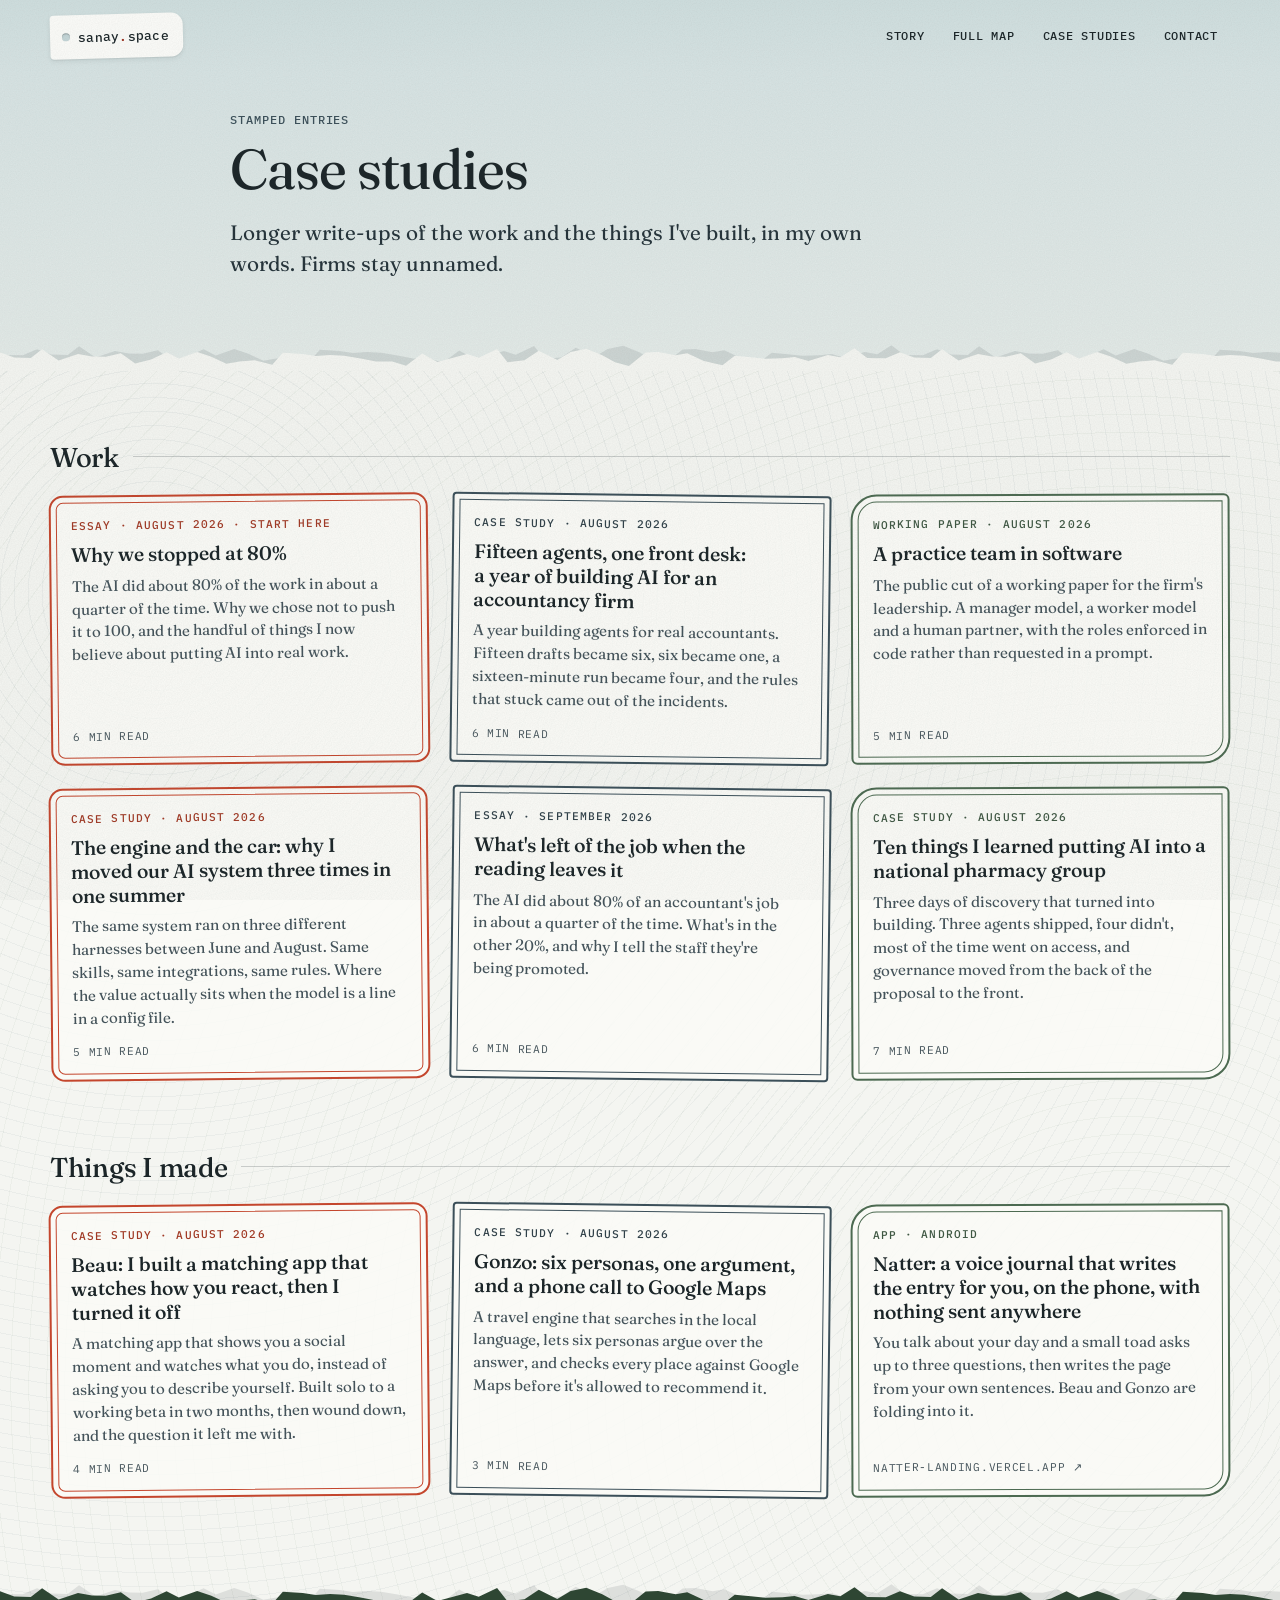
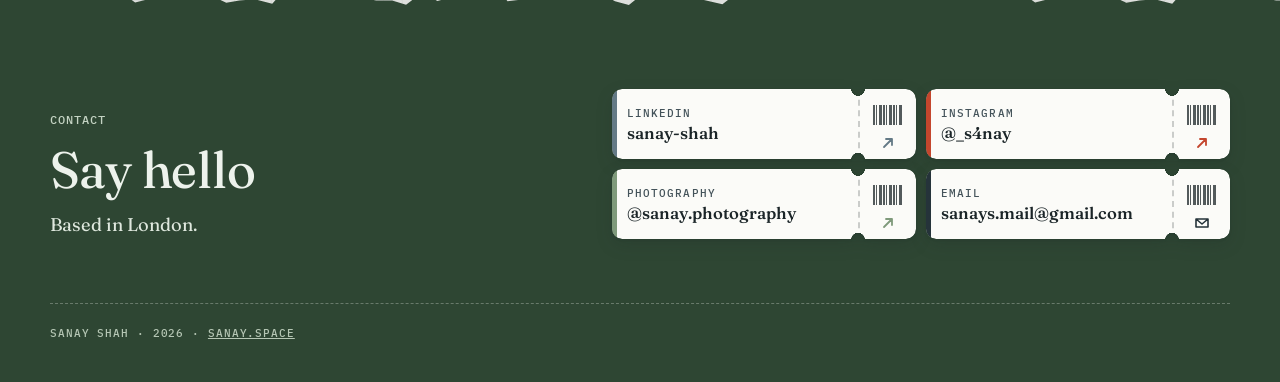
==== commit 6fc51197: "Add the full map page with every role, win and course, linked from the top The main page stays short" ====
--- a/case-studies/index.html
+++ b/case-studies/index.html
@@ -53,6 +53,7 @@
       <a class="wordmark" href="../"><span>sanay<b>.</b>space</span></a>
       <nav class="topnav" aria-label="Site">
         <a class="topnav__extra" href="../#story">Story</a>
+        <a href="../map/">Full map</a>
         <a href="../case-studies/" aria-current="page">Case studies</a>
         <a class="topnav__extra" href="../#contact">Contact</a>
       </nav>
--- a/assets/css/site.css
+++ b/assets/css/site.css
@@ -226,10 +226,16 @@
   letter-spacing: .06em;
   text-transform: uppercase;
   text-decoration: none;
+  white-space: nowrap;
   border-radius: 6px;
 }
 .topnav a:hover { background: rgba(255, 255, 255, .55); }
 .topnav .topnav__extra { display: none; }
+@media (max-width: 419px) {
+  .topnav { gap: 0; }
+  .topnav a { padding: 0 6px; font-size: .68rem; letter-spacing: .03em; }
+  .wordmark { padding: 0 10px 0 9px; font-size: .78rem; }
+}
 @media (min-width: 760px) { .topnav .topnav__extra { display: inline-flex; } }
 
 /* ---------- Hero ---------- */
@@ -335,6 +341,38 @@
 }
 
 .hero__passes { margin-top: 22px; }
+
+/* The link to the full map, a luggage tag under the passes. */
+.maplink {
+  display: flex;
+  align-items: center;
+  gap: 12px;
+  min-height: 48px;
+  margin-top: 12px;
+  padding: 8px 14px 8px 12px;
+  color: var(--ink);
+  text-decoration: none;
+  background: rgba(251, 251, 248, .6);
+  border: 2px dashed rgba(59, 79, 89, .45);
+  border-radius: 10px;
+  transition: background-color .3s, border-color .3s;
+}
+.maplink:hover { background: var(--card); border-color: var(--slate-3); }
+.maplink__label {
+  flex: none;
+  padding: 4px 8px;
+  border-radius: 4px;
+  background: var(--slate-3);
+  color: var(--card);
+  font-family: var(--mono);
+  font-size: .68rem;
+  font-weight: 500;
+  letter-spacing: .1em;
+  text-transform: uppercase;
+}
+.maplink__text { flex: 1; font-size: .98rem; font-weight: 520; line-height: 1.25; }
+.maplink__go { font-size: 1.15rem; transition: transform .3s var(--ease); }
+.maplink:hover .maplink__go { transform: translateX(4px); }
 
 @media (min-width: 900px) {
   .hero__grid {
@@ -769,6 +807,183 @@
 .ticket .stamp { position: absolute; top: 16px; right: 14px; font-size: .62rem; padding: 7px 10px 6px; }
 .ticket .stamp strong { font-size: 1rem; }
 
+/* ---------- Logbook: earlier work and wins ---------- */
+
+.logbook {
+  --bg: var(--paper);
+  background-image: repeating-linear-gradient(180deg, transparent 0 31px, rgba(100, 122, 134, .09) 31px 32px);
+}
+
+.logbook__grid { display: grid; gap: clamp(40px, 6vw, 56px); }
+@media (min-width: 980px) { .logbook__grid { grid-template-columns: 1.05fr .95fr; align-items: start; } }
+
+.stubs { display: grid; gap: 14px; margin: 0; padding: 0; list-style: none; }
+
+.stub {
+  position: relative;
+  display: grid;
+  gap: 4px 18px;
+  padding: 16px 18px 16px 22px;
+  background: var(--card);
+  border-radius: 8px;
+  box-shadow: var(--shadow-1), 0 6px 14px -8px rgba(27, 37, 40, .25);
+  transform: rotate(var(--r, -.3deg));
+  -webkit-mask: radial-gradient(circle 6px at 0 50%, #0000 96%, #000) left / 51% 100% no-repeat, linear-gradient(#000 0 0) right / 50% 100% no-repeat;
+  mask: radial-gradient(circle 6px at 0 50%, #0000 96%, #000) left / 51% 100% no-repeat, linear-gradient(#000 0 0) right / 50% 100% no-repeat;
+}
+.stub:nth-child(even) { --r: .35deg; }
+.stub__when {
+  margin: 0;
+  font-family: var(--mono);
+  font-size: .7rem;
+  font-weight: 500;
+  letter-spacing: .08em;
+  text-transform: uppercase;
+  color: var(--ver-ink);
+}
+.stub__role { font-size: 1.2rem; font-weight: 520; line-height: 1.25; }
+.stub__org { margin: 2px 0 6px; font-size: .95rem; font-style: italic; color: var(--ink-2); }
+.stub__what { margin: 0; font-size: .98rem; line-height: 1.55; }
+.stub__what + .stub__what { margin-top: .6em; }
+.stub__link {
+  display: inline-flex;
+  align-items: center;
+  gap: 6px;
+  min-height: 44px;
+  margin-top: 4px;
+  font-family: var(--mono);
+  font-size: .72rem;
+  font-weight: 500;
+  letter-spacing: .06em;
+  text-transform: uppercase;
+  color: var(--slate-3);
+  text-underline-offset: 4px;
+}
+@media (min-width: 560px) {
+  .stub { grid-template-columns: 118px minmax(0, 1fr); padding: 18px 22px 18px 24px; }
+  .stub__when { padding: 3px 14px 0 0; border-right: 2px dashed rgba(27, 37, 40, .16); min-height: 100%; }
+}
+
+.wins {
+  display: grid;
+  grid-template-columns: repeat(2, minmax(0, 1fr));
+  gap: 14px;
+  margin: 0;
+  padding: 0;
+  list-style: none;
+}
+@media (max-width: 379px) { .wins { grid-template-columns: 1fr; } }
+@media (min-width: 640px) { .wins { gap: 20px 18px; } }
+
+.win {
+  position: relative;
+  display: flex;
+  flex-direction: column;
+  gap: 4px;
+  padding: 16px 14px 14px;
+  background: rgba(251, 251, 248, .9);
+  border: 2.5px solid var(--c);
+  border-radius: var(--rad, 12px);
+  outline: 1px solid var(--c);
+  outline-offset: -7px;
+  transform: rotate(var(--rot, -1deg));
+  transition: transform .4s var(--ease), box-shadow .4s var(--ease);
+}
+.win:hover { transform: rotate(0) translateY(-3px); box-shadow: var(--shadow-2); }
+.win__big {
+  font-family: var(--mono);
+  font-size: .8rem;
+  font-weight: 500;
+  letter-spacing: .1em;
+  text-transform: uppercase;
+  color: var(--c);
+  filter: brightness(.85);
+}
+.win__event { font-size: 1.04rem; font-weight: 540; line-height: 1.25; }
+.win__note { font-size: .9rem; line-height: 1.45; color: var(--ink-2); }
+@media (min-width: 640px) {
+  .win { padding: 18px 18px 16px; }
+  .win__big { font-size: .86rem; }
+}
+
+.snaps {
+  display: flex;
+  gap: 18px;
+  margin: clamp(36px, 6vw, 60px) calc(var(--gutter) * -1) 0;
+  padding: 18px var(--gutter) 20px;
+  overflow-x: auto;
+  scroll-snap-type: x mandatory;
+  overscroll-behavior-x: contain;
+  scrollbar-width: thin;
+  scrollbar-color: var(--slate-1) transparent;
+}
+.snaps .print { flex: none; width: 220px; scroll-snap-align: start; }
+@media (min-width: 960px) {
+  .snaps {
+    display: grid;
+    grid-template-columns: repeat(4, minmax(0, 1fr));
+    align-items: start;
+    gap: 26px;
+    margin: clamp(40px, 6vw, 64px) 0 0;
+    padding: 0;
+    overflow: visible;
+  }
+  .snaps .print { width: auto; }
+  .snaps .print:hover { transform: rotate(0) translateY(-6px); box-shadow: var(--shadow-3); }
+}
+
+/* Map page */
+.map { padding-top: clamp(44px, 6vw, 72px); }
+.map-group { scroll-margin-top: 20px; max-width: 900px; }
+.map-group + .map-group { margin-top: clamp(48px, 7vw, 80px); }
+#wins, #made { max-width: none; }
+@media (min-width: 1040px) {
+  .map-group, #wins, #made {
+    display: grid;
+    grid-template-columns: 220px minmax(0, 1fr);
+    gap: 0 48px;
+    align-items: start;
+    max-width: none;
+  }
+  .map-group > .group__title {
+    position: sticky;
+    top: 24px;
+    grid-row: span 2;
+    margin: 0;
+    padding-top: 10px;
+    border-top: 3px solid var(--ink);
+  }
+  .map-group > .group__title::after { display: none; }
+  .map .snaps { grid-column: 2; }
+}
+.map .wins { grid-template-columns: repeat(2, minmax(0, 1fr)); }
+@media (max-width: 379px) { .map .wins { grid-template-columns: 1fr; } }
+@media (min-width: 900px) and (max-width: 1039px) { .map .wins { grid-template-columns: repeat(4, minmax(0, 1fr)); } }
+.legend {
+  display: flex;
+  flex-wrap: wrap;
+  gap: 8px;
+  margin: 24px 0 0;
+  padding: 0;
+  list-style: none;
+}
+.legend a {
+  display: inline-flex;
+  align-items: center;
+  min-height: 44px;
+  padding: 0 14px;
+  background: var(--card);
+  border-radius: 999px;
+  box-shadow: var(--shadow-1);
+  font-family: var(--mono);
+  font-size: .72rem;
+  font-weight: 500;
+  letter-spacing: .06em;
+  text-transform: uppercase;
+  text-decoration: none;
+}
+.legend a:hover { background: #fff; }
+
 /* ---------- Photography: a dark album page ---------- */
 
 .photos { --bg: var(--slate-4); color: #eef1ee; }
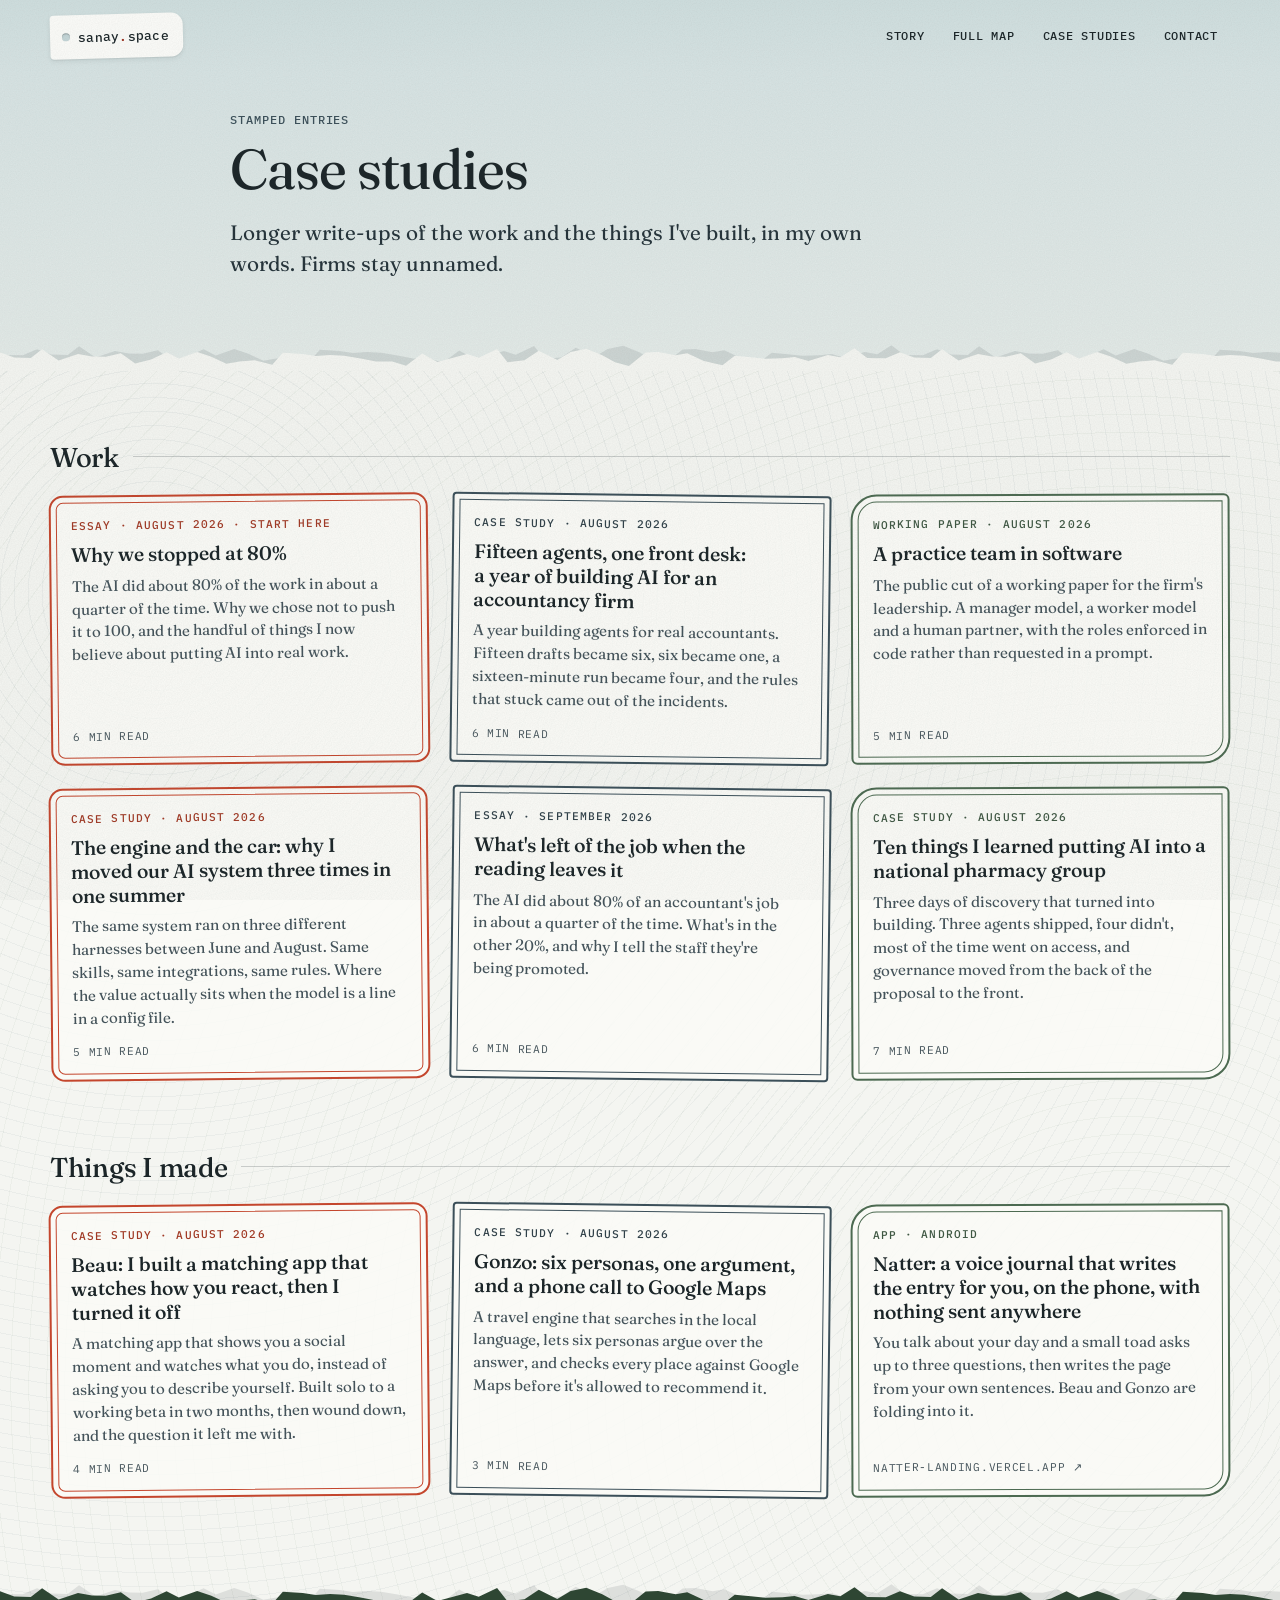
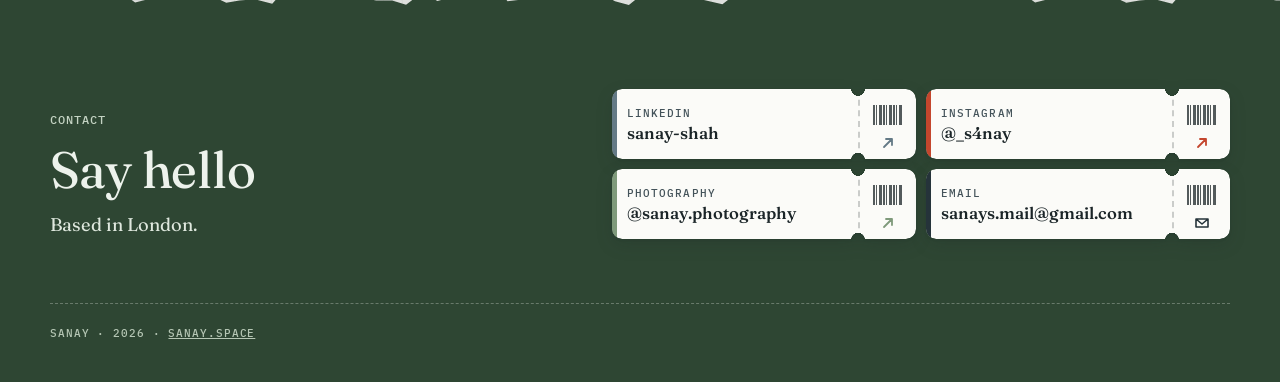
==== commit 54fe5b49: "Lead with Vedas and show the first name only Add a Vedas stop at the end of the story, a Workings by" ====
--- a/case-studies/index.html
+++ b/case-studies/index.html
@@ -4,21 +4,21 @@
   <meta charset="utf-8" />
   <meta name="viewport" content="width=device-width, initial-scale=1, viewport-fit=cover" />
   <script>document.documentElement.classList.replace("no-js", "js");</script>
-  <title>Case studies · Sanay Shah</title>
-  <meta name="description" content="Case studies by Sanay Shah on putting AI into real work at an accountancy practice and a national pharmacy group, plus the things he&#x27;s built." />
+  <title>Case studies · Sanay</title>
+  <meta name="description" content="Case studies by Sanay on putting AI into real work at an accountancy practice and a national pharmacy group, plus the things he&#x27;s built." />
   <link rel="canonical" href="https://sanay.space/case-studies/" />
   <meta name="theme-color" content="#d7e3e3" />
   <meta property="og:type" content="article" />
   <meta property="og:site_name" content="sanay.space" />
   <meta property="og:url" content="https://sanay.space/case-studies/" />
-  <meta property="og:title" content="Case studies · Sanay Shah" />
-  <meta property="og:description" content="Case studies by Sanay Shah on putting AI into real work at an accountancy practice and a national pharmacy group, plus the things he&#x27;s built." />
+  <meta property="og:title" content="Case studies · Sanay" />
+  <meta property="og:description" content="Case studies by Sanay on putting AI into real work at an accountancy practice and a national pharmacy group, plus the things he&#x27;s built." />
   <meta property="og:image" content="https://sanay.space/assets/img/og.jpg" />
   <meta property="og:image:width" content="1200" />
   <meta property="og:image:height" content="630" />
   <meta name="twitter:card" content="summary_large_image" />
-  <meta name="twitter:title" content="Case studies · Sanay Shah" />
-  <meta name="twitter:description" content="Case studies by Sanay Shah on putting AI into real work at an accountancy practice and a national pharmacy group, plus the things he&#x27;s built." />
+  <meta name="twitter:title" content="Case studies · Sanay" />
+  <meta name="twitter:description" content="Case studies by Sanay on putting AI into real work at an accountancy practice and a national pharmacy group, plus the things he&#x27;s built." />
   <meta name="twitter:image" content="https://sanay.space/assets/img/og.jpg" />
   <link rel="icon" href="../assets/img/favicon.svg" type="image/svg+xml" />
   <link rel="preload" href="../assets/fonts/fraunces.woff2" as="font" type="font/woff2" crossorigin />
@@ -173,7 +173,7 @@
         </ul>
       </div>
       <div class="foot__small">
-        <p class="mono">Sanay Shah · 2026 · <a href="../">sanay.space</a></p>
+        <p class="mono">Sanay · 2026 · <a href="../">sanay.space</a></p>
       </div>
     </div>
   </footer>
--- a/assets/css/site.css
+++ b/assets/css/site.css
@@ -404,6 +404,7 @@
   color: var(--ink-2);
 }
 .print--bare { padding-bottom: 7px; }
+.print--logo img { aspect-ratio: 1; padding: 16%; background: #fff; }
 
 /* Washi tape across the top edge. */
 .tape::before {
@@ -597,6 +598,8 @@
 .pass--ig { --c: var(--ver); }
 .pass--ph { --c: var(--sage-3); }
 .pass--mail { --c: var(--slate-4); }
+.pass--vd { --c: #1c2b4a; }
+.passes .passes__wide { grid-column: 1 / -1; }
 
 /* ---------- Story: the route ---------- */
 
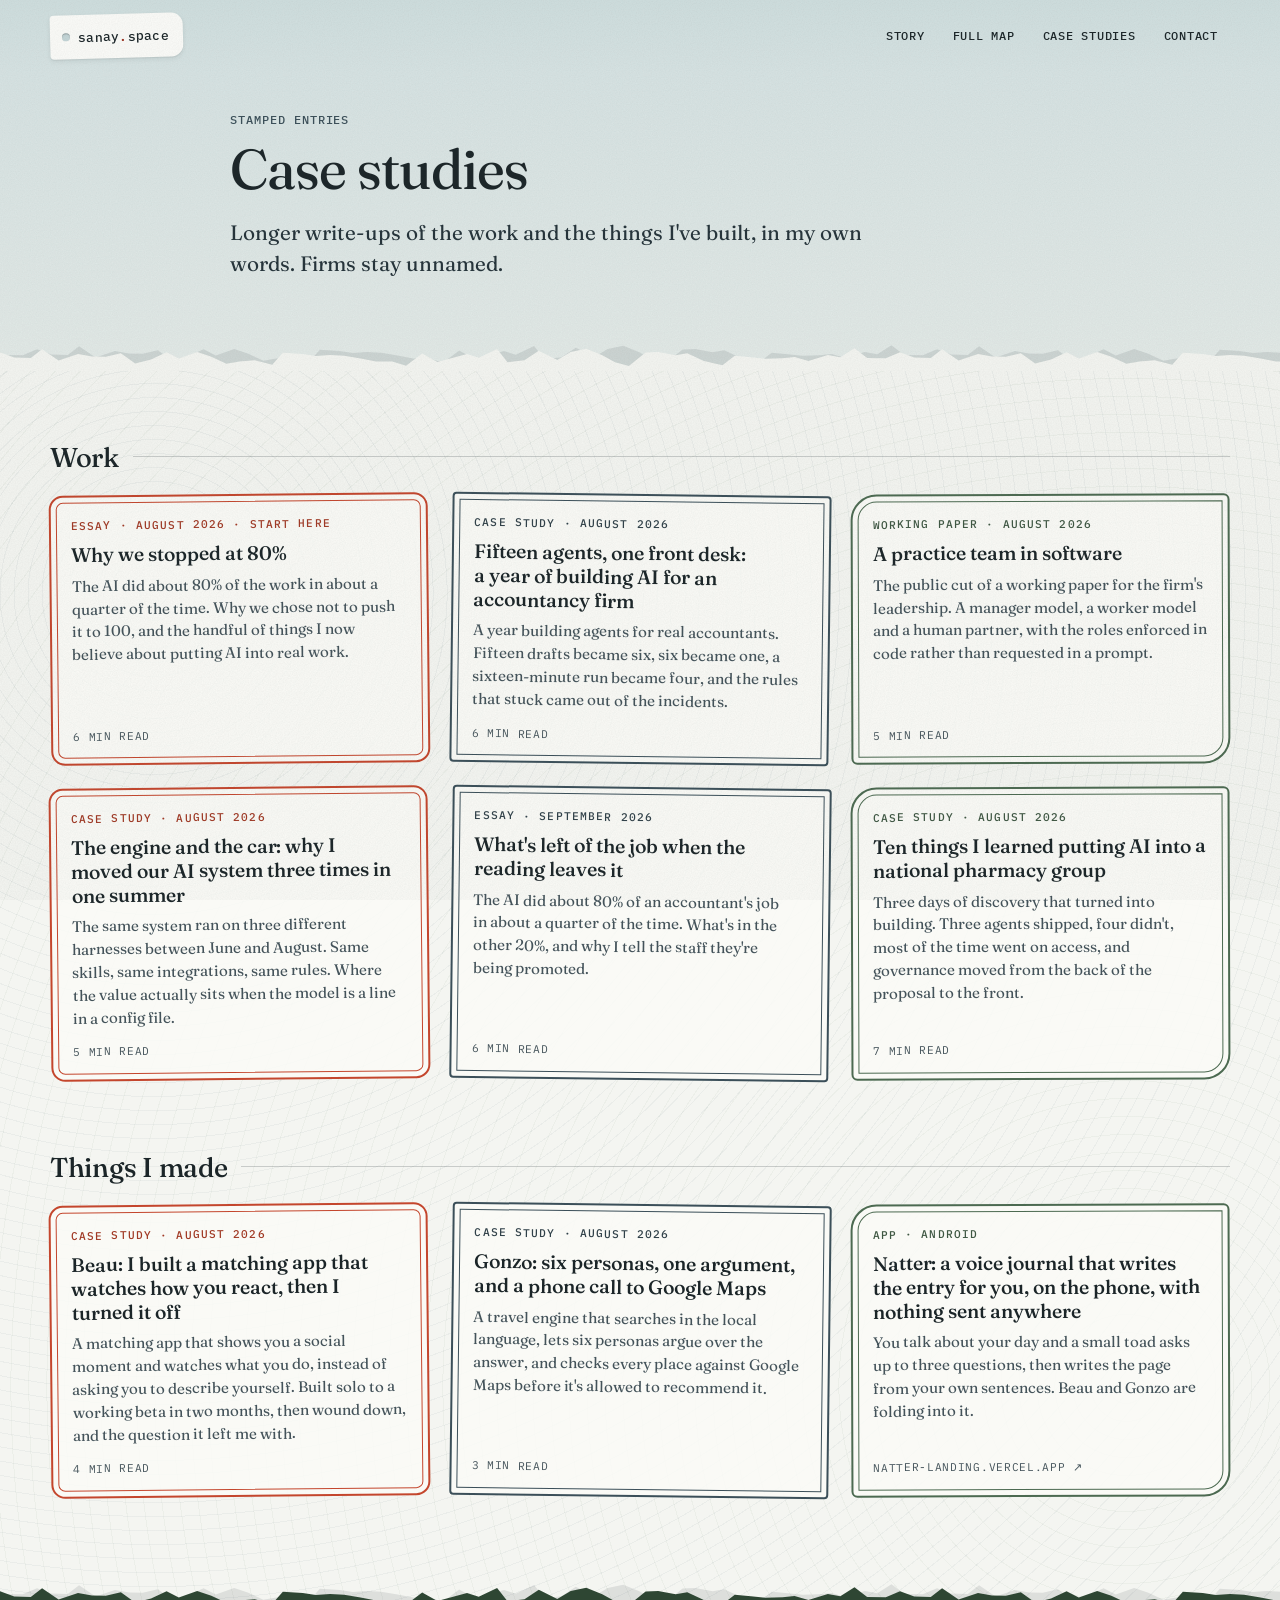
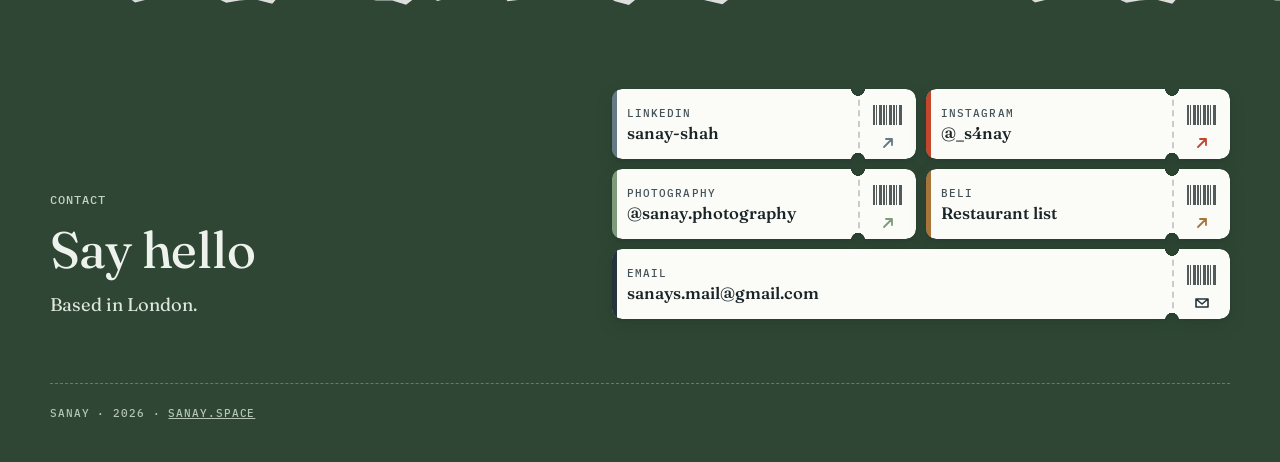
==== commit e9a68009: "Add the Beli restaurant list to the contact passes Co-Authored-By: Claude Opus 5.5 <noreply@anthropi" ====
--- a/case-studies/index.html
+++ b/case-studies/index.html
@@ -169,7 +169,8 @@
           <li><a class="pass pass--li" href="https://www.linkedin.com/in/sanay-shah/" target="_blank" rel="noopener"><span class="pass__paper"><span class="pass__body"><span class="pass__label">LinkedIn</span><span class="pass__dest">sanay-shah</span></span><span class="pass__stub" aria-hidden="true"><span class="pass__bar"></span><svg><use href="#go" /></svg></span></span></a></li>
           <li><a class="pass pass--ig" href="https://www.instagram.com/_s4nay/" target="_blank" rel="noopener"><span class="pass__paper"><span class="pass__body"><span class="pass__label">Instagram</span><span class="pass__dest">@_s4nay</span></span><span class="pass__stub" aria-hidden="true"><span class="pass__bar"></span><svg><use href="#go" /></svg></span></span></a></li>
           <li><a class="pass pass--ph" href="https://www.instagram.com/sanay.photography/" target="_blank" rel="noopener"><span class="pass__paper"><span class="pass__body"><span class="pass__label">Photography</span><span class="pass__dest">@sanay<wbr>.photography</span></span><span class="pass__stub" aria-hidden="true"><span class="pass__bar"></span><svg><use href="#go" /></svg></span></span></a></li>
-          <li><a class="pass pass--mail" href="mailto:sanays.mail@gmail.com"><span class="pass__paper"><span class="pass__body"><span class="pass__label">Email</span><span class="pass__dest">sanays.mail<wbr>@gmail.com</span></span><span class="pass__stub" aria-hidden="true"><span class="pass__bar"></span><svg><use href="#mail" /></svg></span></span></a></li>
+          <li><a class="pass pass--beli" href="https://beliapp.co/app/Sanyo14" target="_blank" rel="noopener"><span class="pass__paper"><span class="pass__body"><span class="pass__label">Beli</span><span class="pass__dest">Restaurant list</span></span><span class="pass__stub" aria-hidden="true"><span class="pass__bar"></span><svg><use href="#go" /></svg></span></span></a></li>
+          <li class="passes__wide"><a class="pass pass--mail" href="mailto:sanays.mail@gmail.com"><span class="pass__paper"><span class="pass__body"><span class="pass__label">Email</span><span class="pass__dest">sanays.mail<wbr>@gmail.com</span></span><span class="pass__stub" aria-hidden="true"><span class="pass__bar"></span><svg><use href="#mail" /></svg></span></span></a></li>
         </ul>
       </div>
       <div class="foot__small">
--- a/assets/css/site.css
+++ b/assets/css/site.css
@@ -598,6 +598,7 @@
 .pass--ig { --c: var(--ver); }
 .pass--ph { --c: var(--sage-3); }
 .pass--mail { --c: var(--slate-4); }
+.pass--beli { --c: #a8743a; }
 .pass--vd { --c: #1c2b4a; }
 .passes .passes__wide { grid-column: 1 / -1; }
 
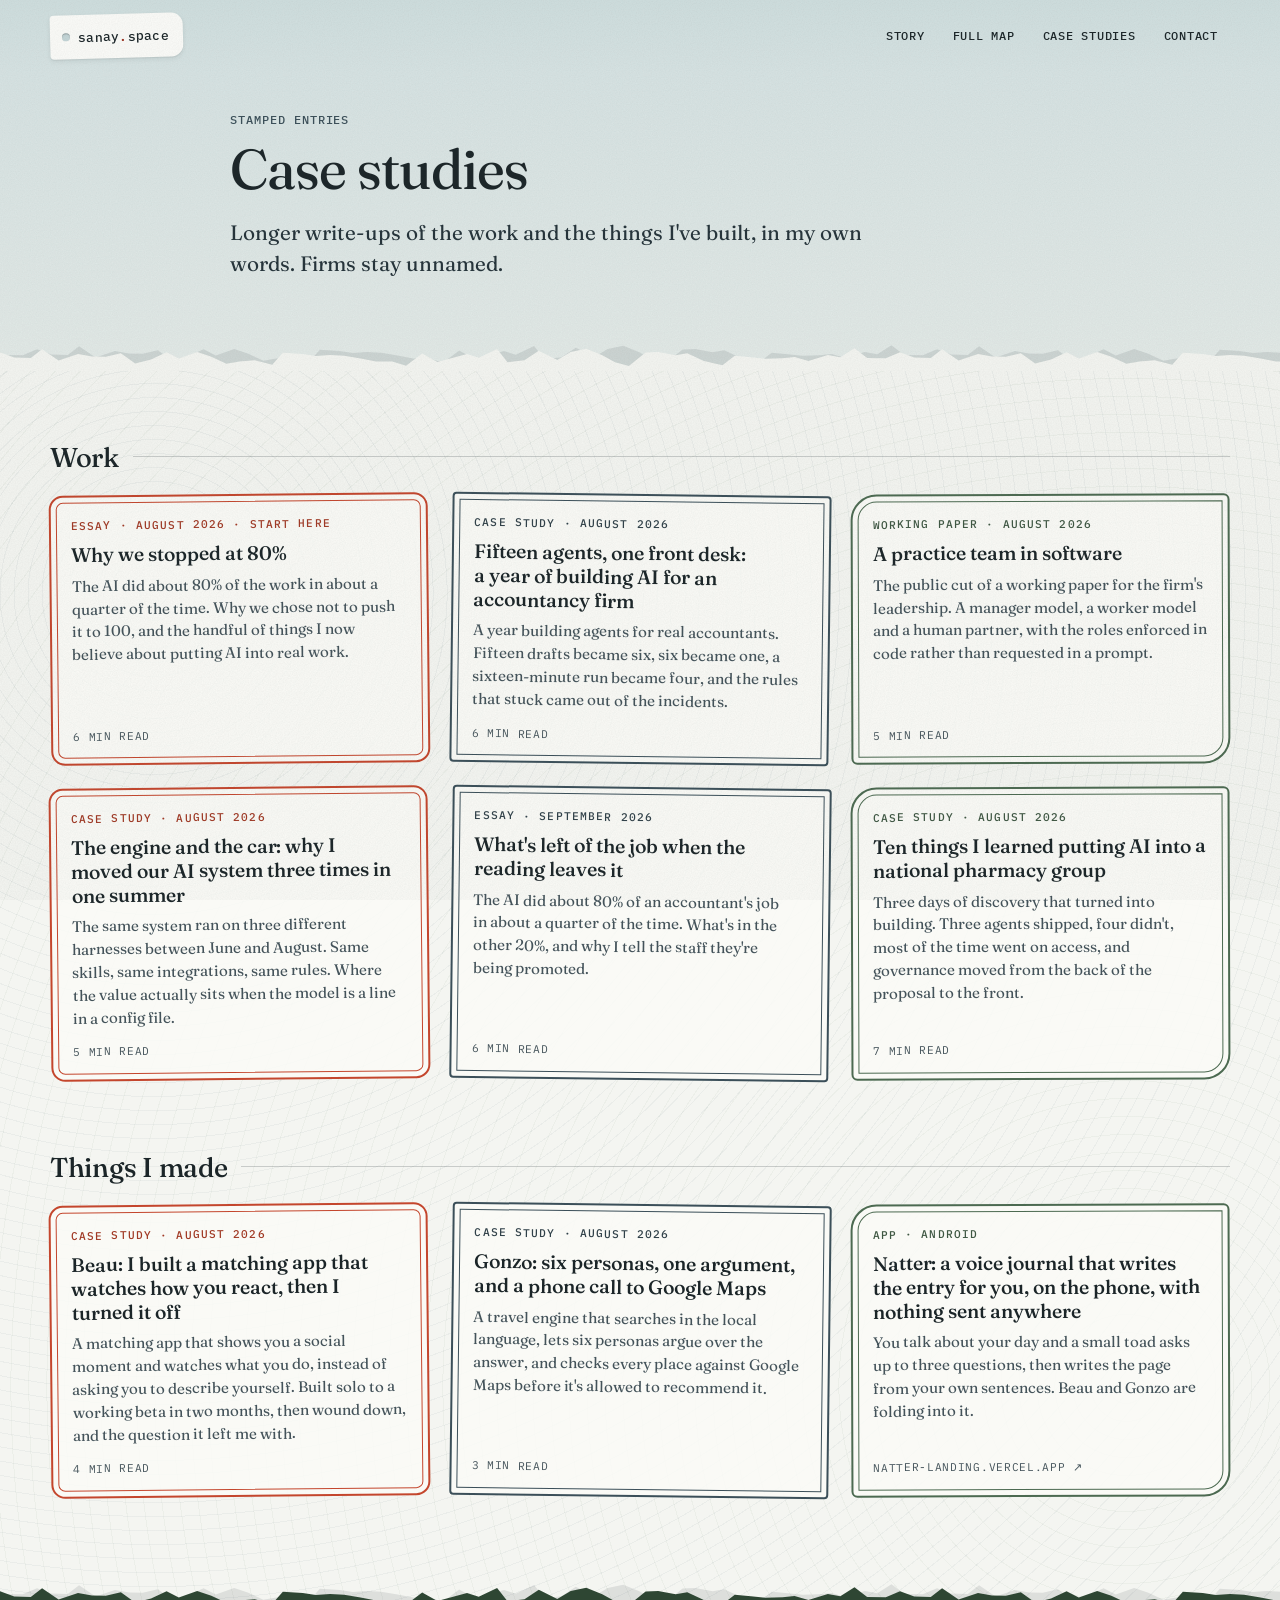
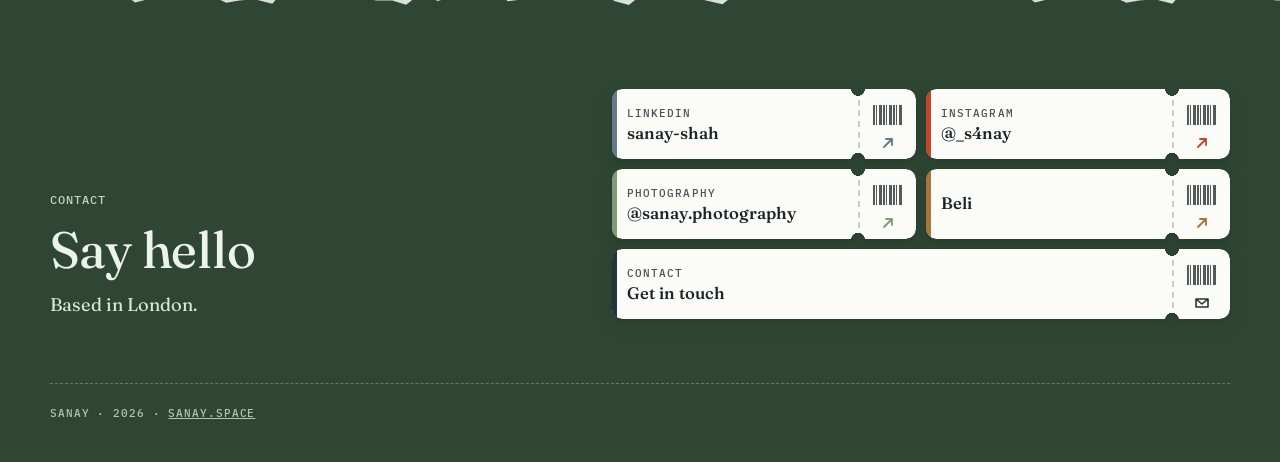
==== commit d598cc34: "Point the flights line out, shorten Beli, swap email for a contact form - The 43 flights line gets a" ====
--- a/case-studies/index.html
+++ b/case-studies/index.html
@@ -169,8 +169,8 @@
           <li><a class="pass pass--li" href="https://www.linkedin.com/in/sanay-shah/" target="_blank" rel="noopener"><span class="pass__paper"><span class="pass__body"><span class="pass__label">LinkedIn</span><span class="pass__dest">sanay-shah</span></span><span class="pass__stub" aria-hidden="true"><span class="pass__bar"></span><svg><use href="#go" /></svg></span></span></a></li>
           <li><a class="pass pass--ig" href="https://www.instagram.com/_s4nay/" target="_blank" rel="noopener"><span class="pass__paper"><span class="pass__body"><span class="pass__label">Instagram</span><span class="pass__dest">@_s4nay</span></span><span class="pass__stub" aria-hidden="true"><span class="pass__bar"></span><svg><use href="#go" /></svg></span></span></a></li>
           <li><a class="pass pass--ph" href="https://www.instagram.com/sanay.photography/" target="_blank" rel="noopener"><span class="pass__paper"><span class="pass__body"><span class="pass__label">Photography</span><span class="pass__dest">@sanay<wbr>.photography</span></span><span class="pass__stub" aria-hidden="true"><span class="pass__bar"></span><svg><use href="#go" /></svg></span></span></a></li>
-          <li><a class="pass pass--beli" href="https://beliapp.co/app/Sanyo14" target="_blank" rel="noopener"><span class="pass__paper"><span class="pass__body"><span class="pass__label">Beli</span><span class="pass__dest">Restaurant list</span></span><span class="pass__stub" aria-hidden="true"><span class="pass__bar"></span><svg><use href="#go" /></svg></span></span></a></li>
-          <li class="passes__wide"><a class="pass pass--mail" href="mailto:sanays.mail@gmail.com"><span class="pass__paper"><span class="pass__body"><span class="pass__label">Email</span><span class="pass__dest">sanays.mail<wbr>@gmail.com</span></span><span class="pass__stub" aria-hidden="true"><span class="pass__bar"></span><svg><use href="#mail" /></svg></span></span></a></li>
+          <li><a class="pass pass--beli" href="https://beliapp.co/app/Sanyo14" target="_blank" rel="noopener"><span class="pass__paper"><span class="pass__body"><span class="pass__dest">Beli</span></span><span class="pass__stub" aria-hidden="true"><span class="pass__bar"></span><svg><use href="#go" /></svg></span></span></a></li>
+          <li class="passes__wide"><a class="pass pass--mail" href="https://tally.so/r/GeeyVk" target="_blank" rel="noopener"><span class="pass__paper"><span class="pass__body"><span class="pass__label">Contact</span><span class="pass__dest">Get in touch</span></span><span class="pass__stub" aria-hidden="true"><span class="pass__bar"></span><svg><use href="#mail" /></svg></span></span></a></li>
         </ul>
       </div>
       <div class="foot__small">
--- a/assets/css/site.css
+++ b/assets/css/site.css
@@ -332,6 +332,39 @@
   transform: rotate(-1deg);
   clip-path: polygon(0 8%, 3% 0, 30% 6%, 62% 0, 100% 5%, 99% 92%, 70% 100%, 40% 94%, 2% 100%);
 }
+/* On the main page it opens the flight log: a dashed ink rule says it's a link. */
+a.hl { color: inherit; text-decoration: none; }
+a.hl::after {
+  content: "";
+  position: absolute;
+  left: .02em; right: 0;
+  bottom: -.04em;
+  border-bottom: 2px dashed var(--ver);
+  opacity: .9;
+  transition: opacity .25s var(--ease);
+}
+a.hl::before { transition: transform .35s var(--ease), box-shadow .35s var(--ease); }
+a.hl:hover::before { transform: rotate(-1.6deg) translateY(-2px); box-shadow: var(--shadow-2); }
+a.hl:hover::after { opacity: 1; }
+.hl__go {
+  width: .42em;
+  height: .42em;
+  margin-left: .12em;
+  vertical-align: .62em;
+  color: var(--ver);
+  transition: translate .3s var(--ease);
+}
+a.hl:hover .hl__go { translate: .06em -.06em; }
+/* Once, after the page settles, the strip lifts like a ticket being offered. */
+.js a.hl::before { animation: offer 1.1s 1.4s var(--ease); }
+.js .hl__go { animation: offer-go 1.1s 1.4s var(--ease); }
+@keyframes offer {
+  40% { transform: rotate(-2deg) translateY(-3px); box-shadow: var(--shadow-2); }
+}
+@keyframes offer-go {
+  40% { translate: .08em -.08em; }
+}
+a.hl:focus-visible { outline: 3px solid var(--ver); outline-offset: 4px; border-radius: 2px; }
 
 .hero__sub {
   margin: 18px 0 0;
